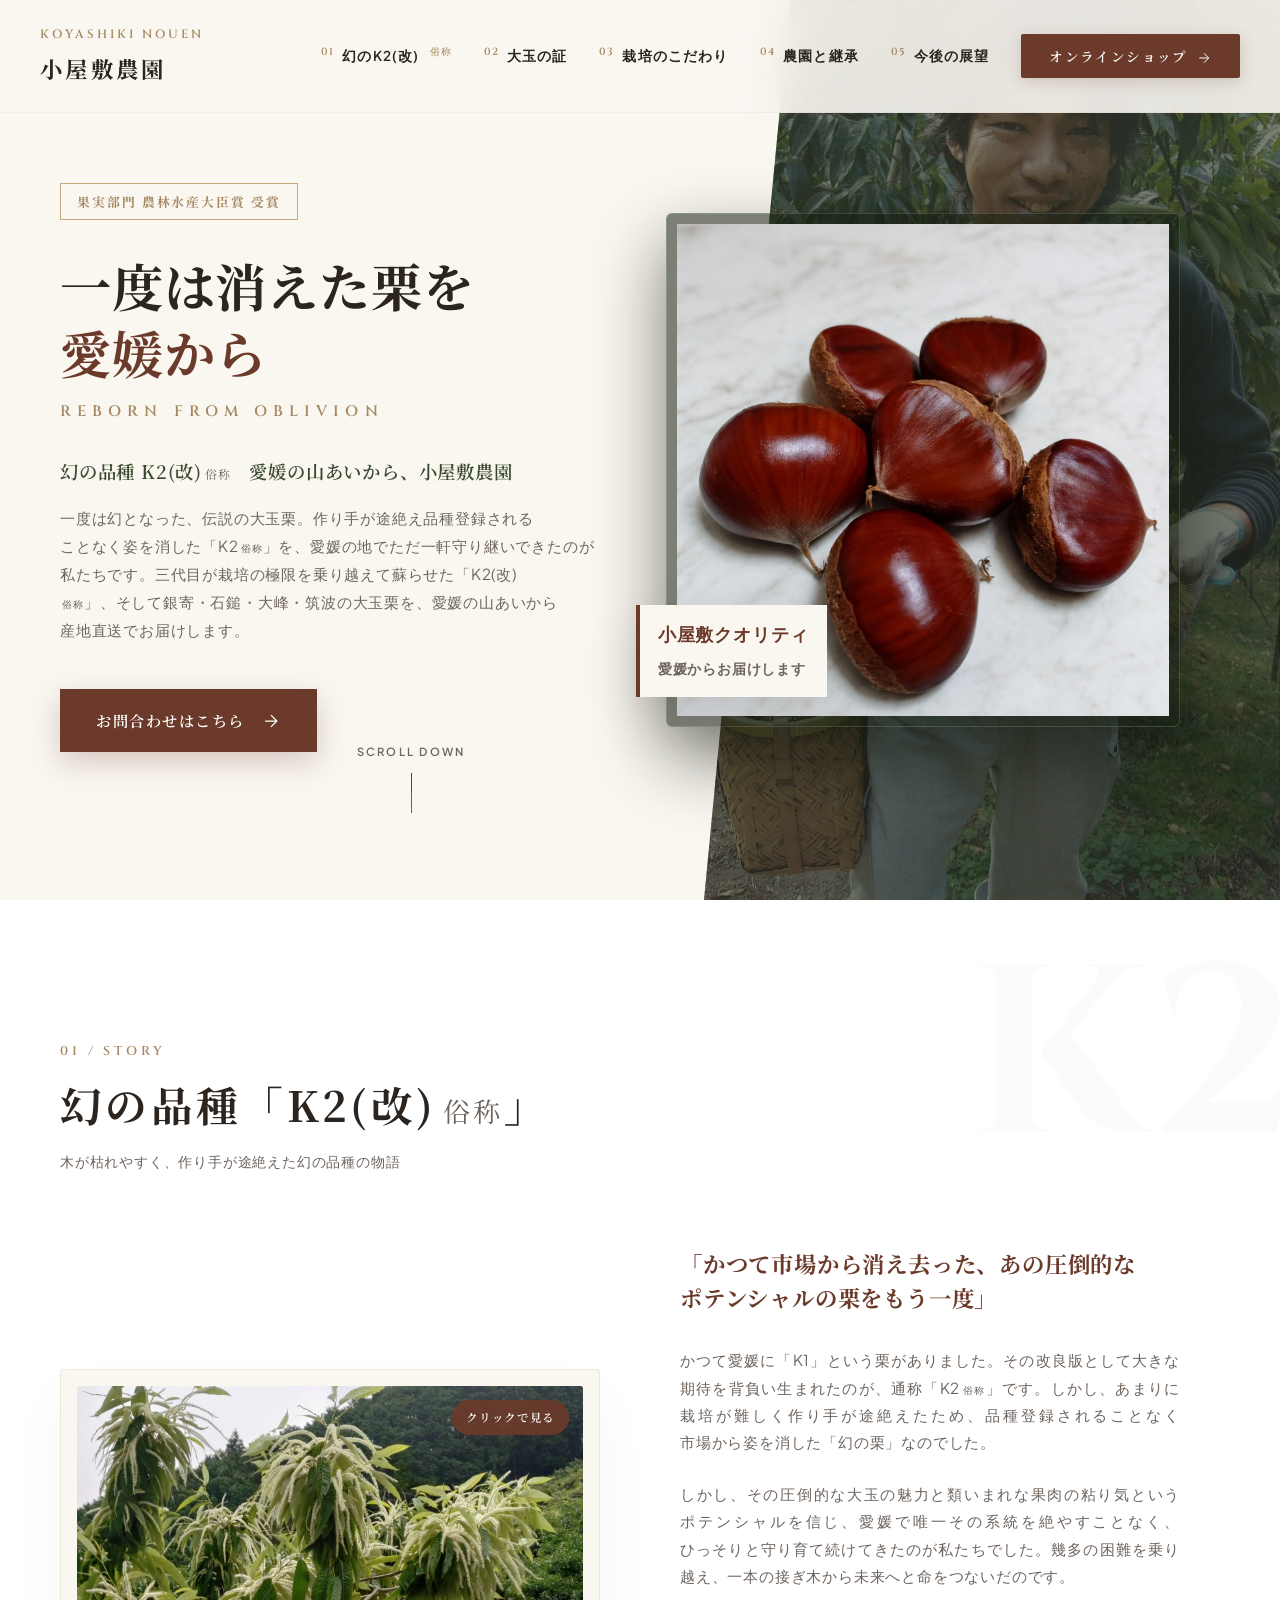
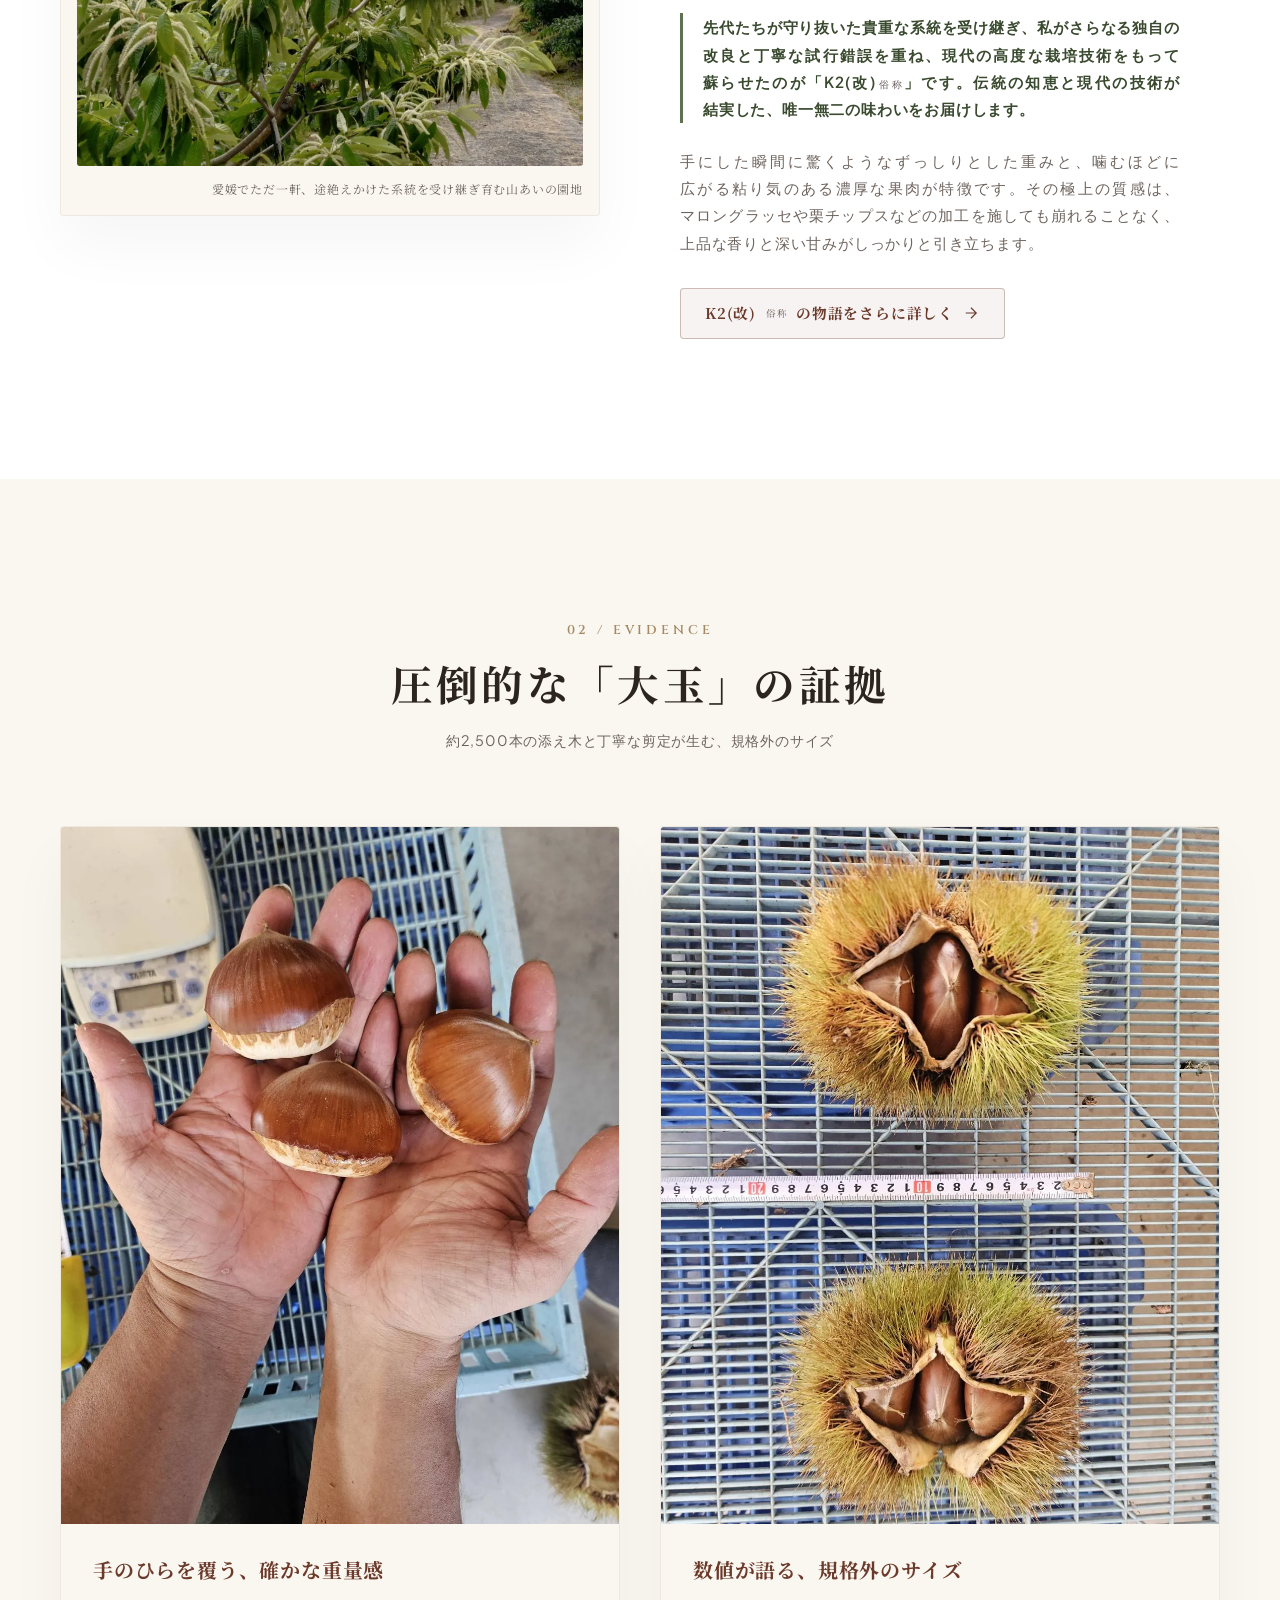
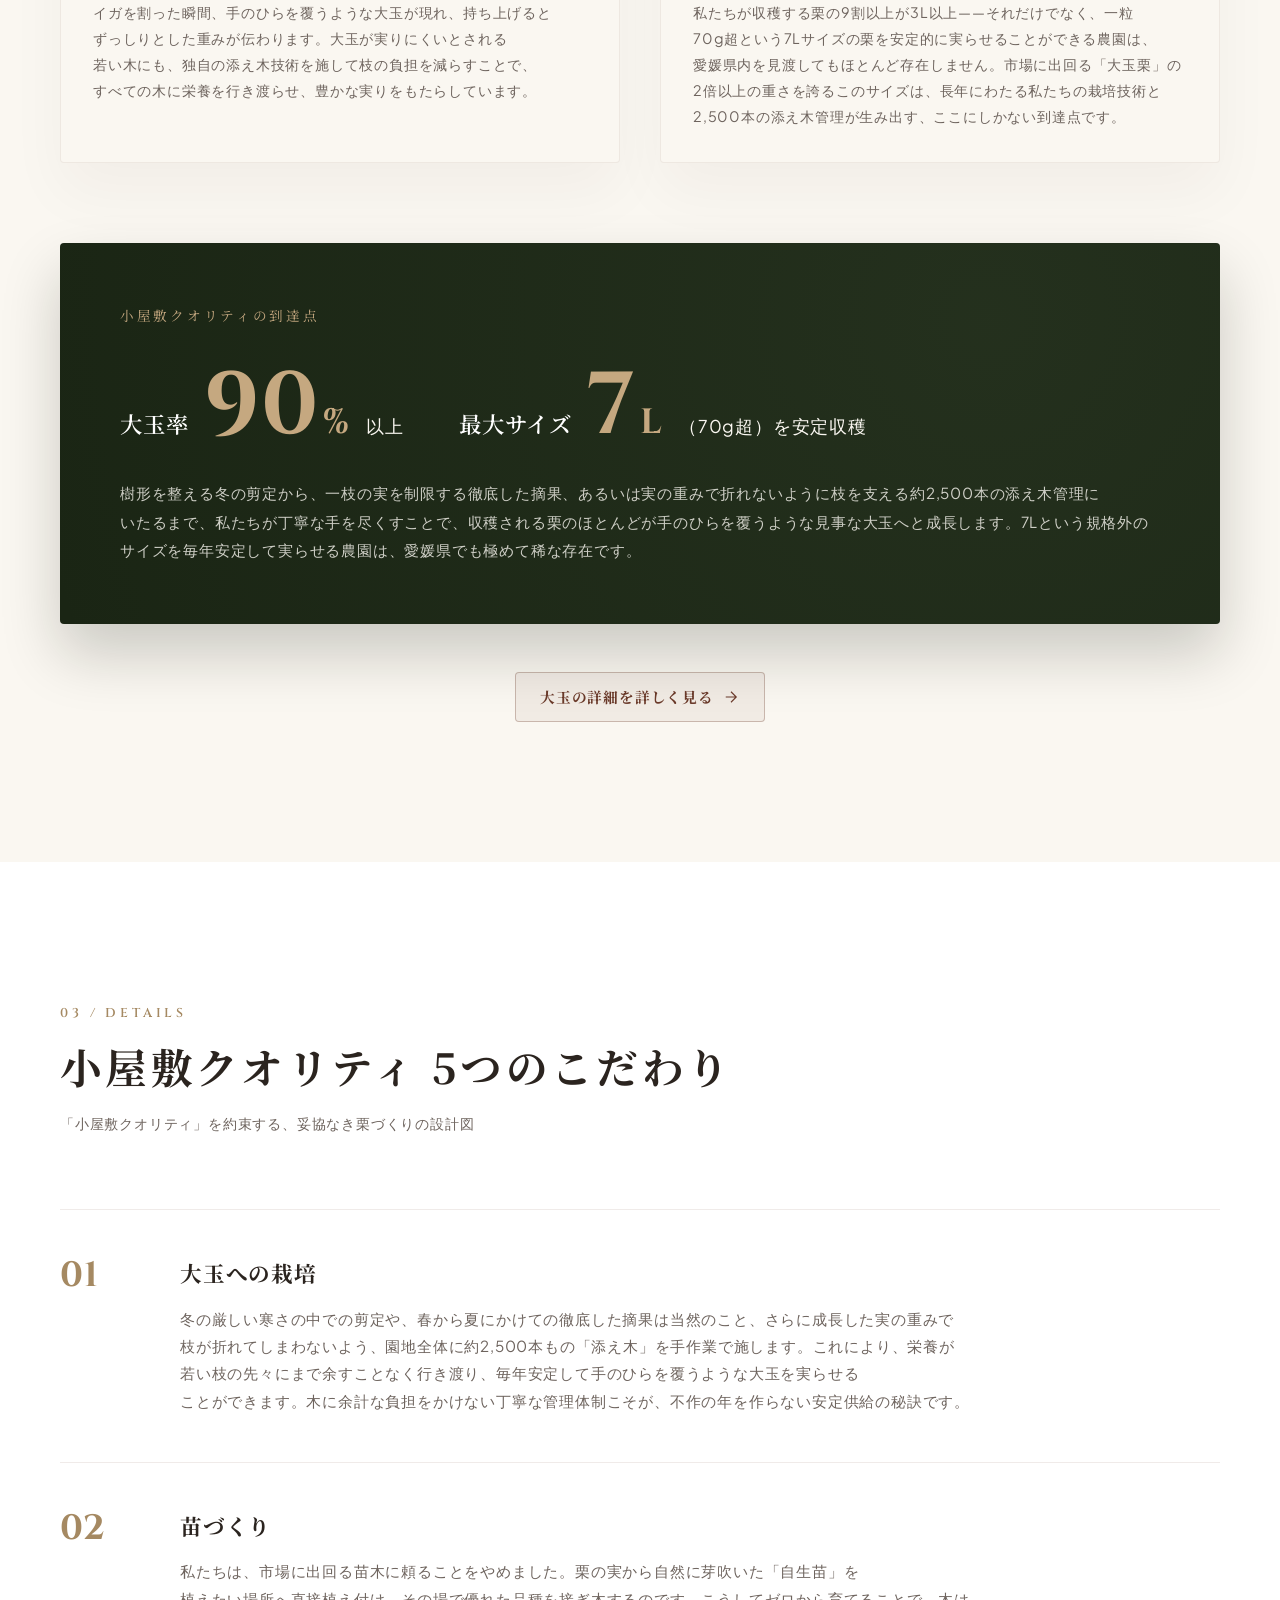
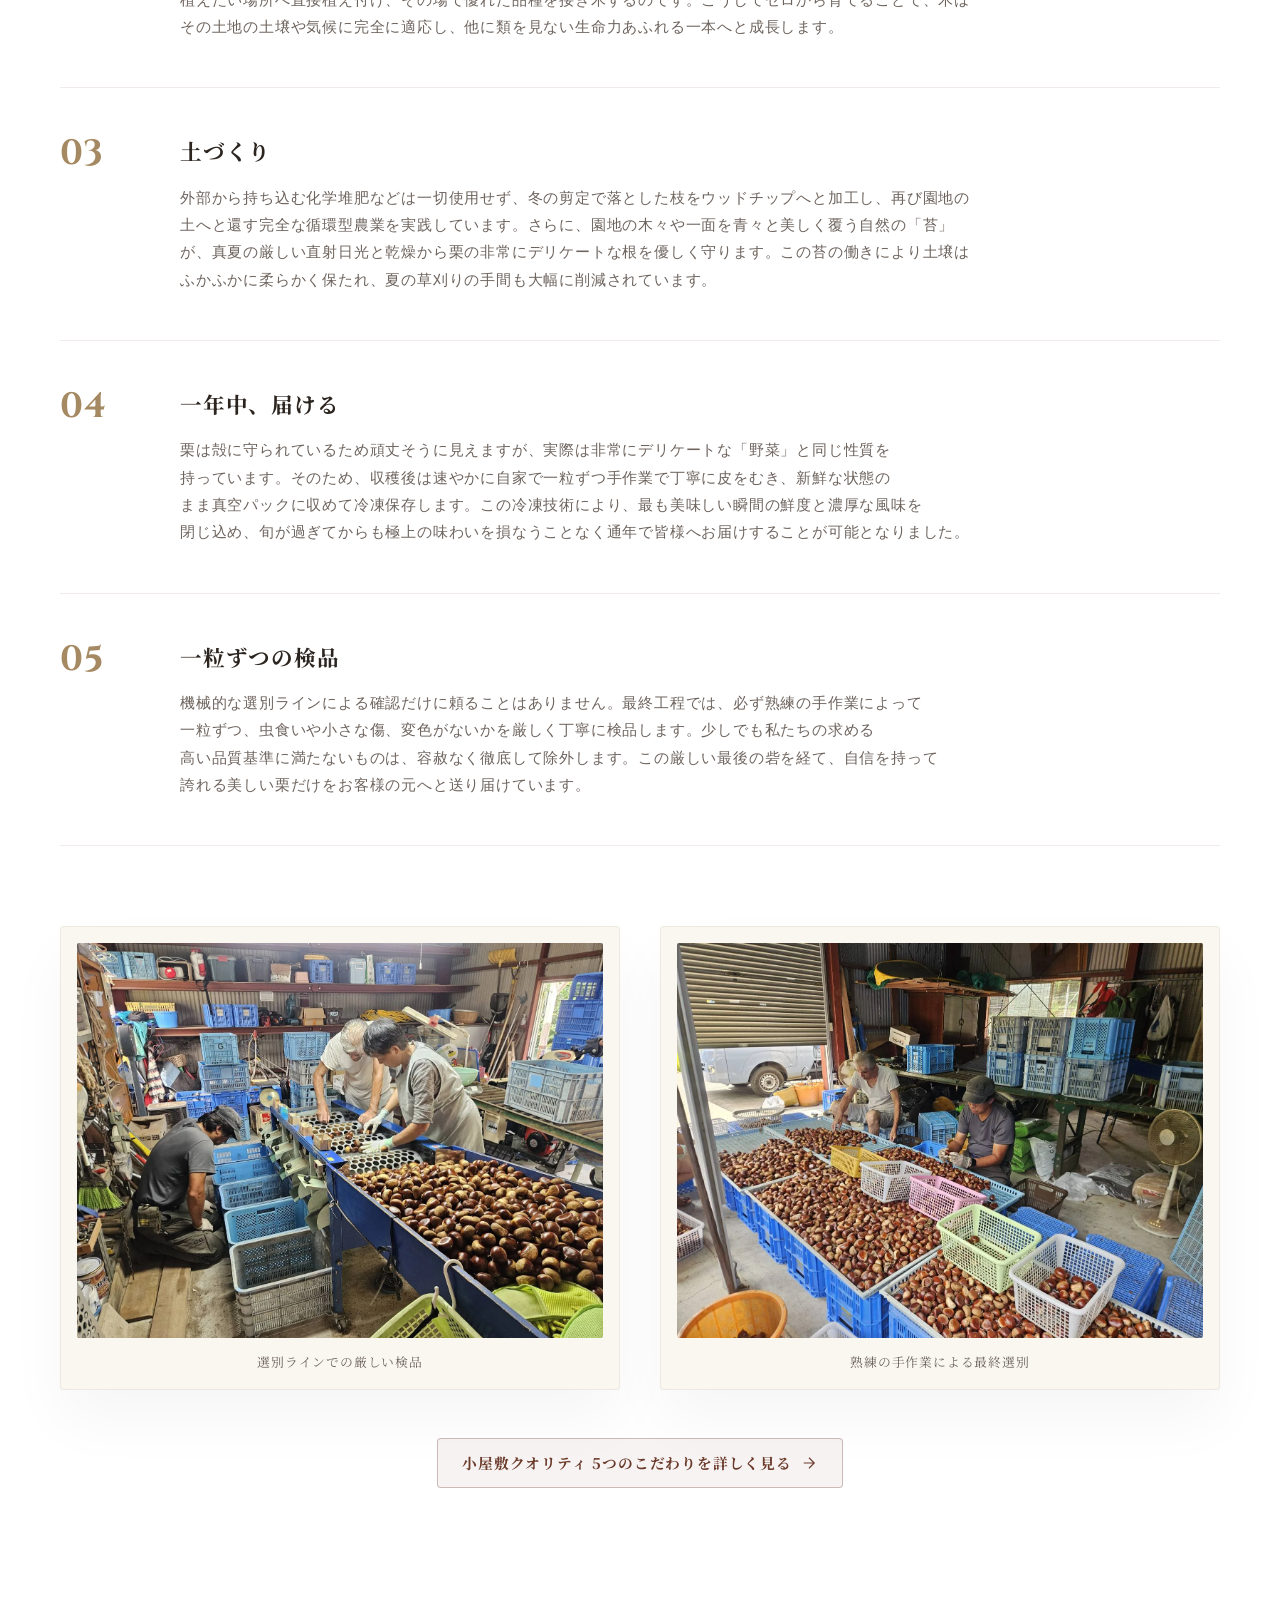
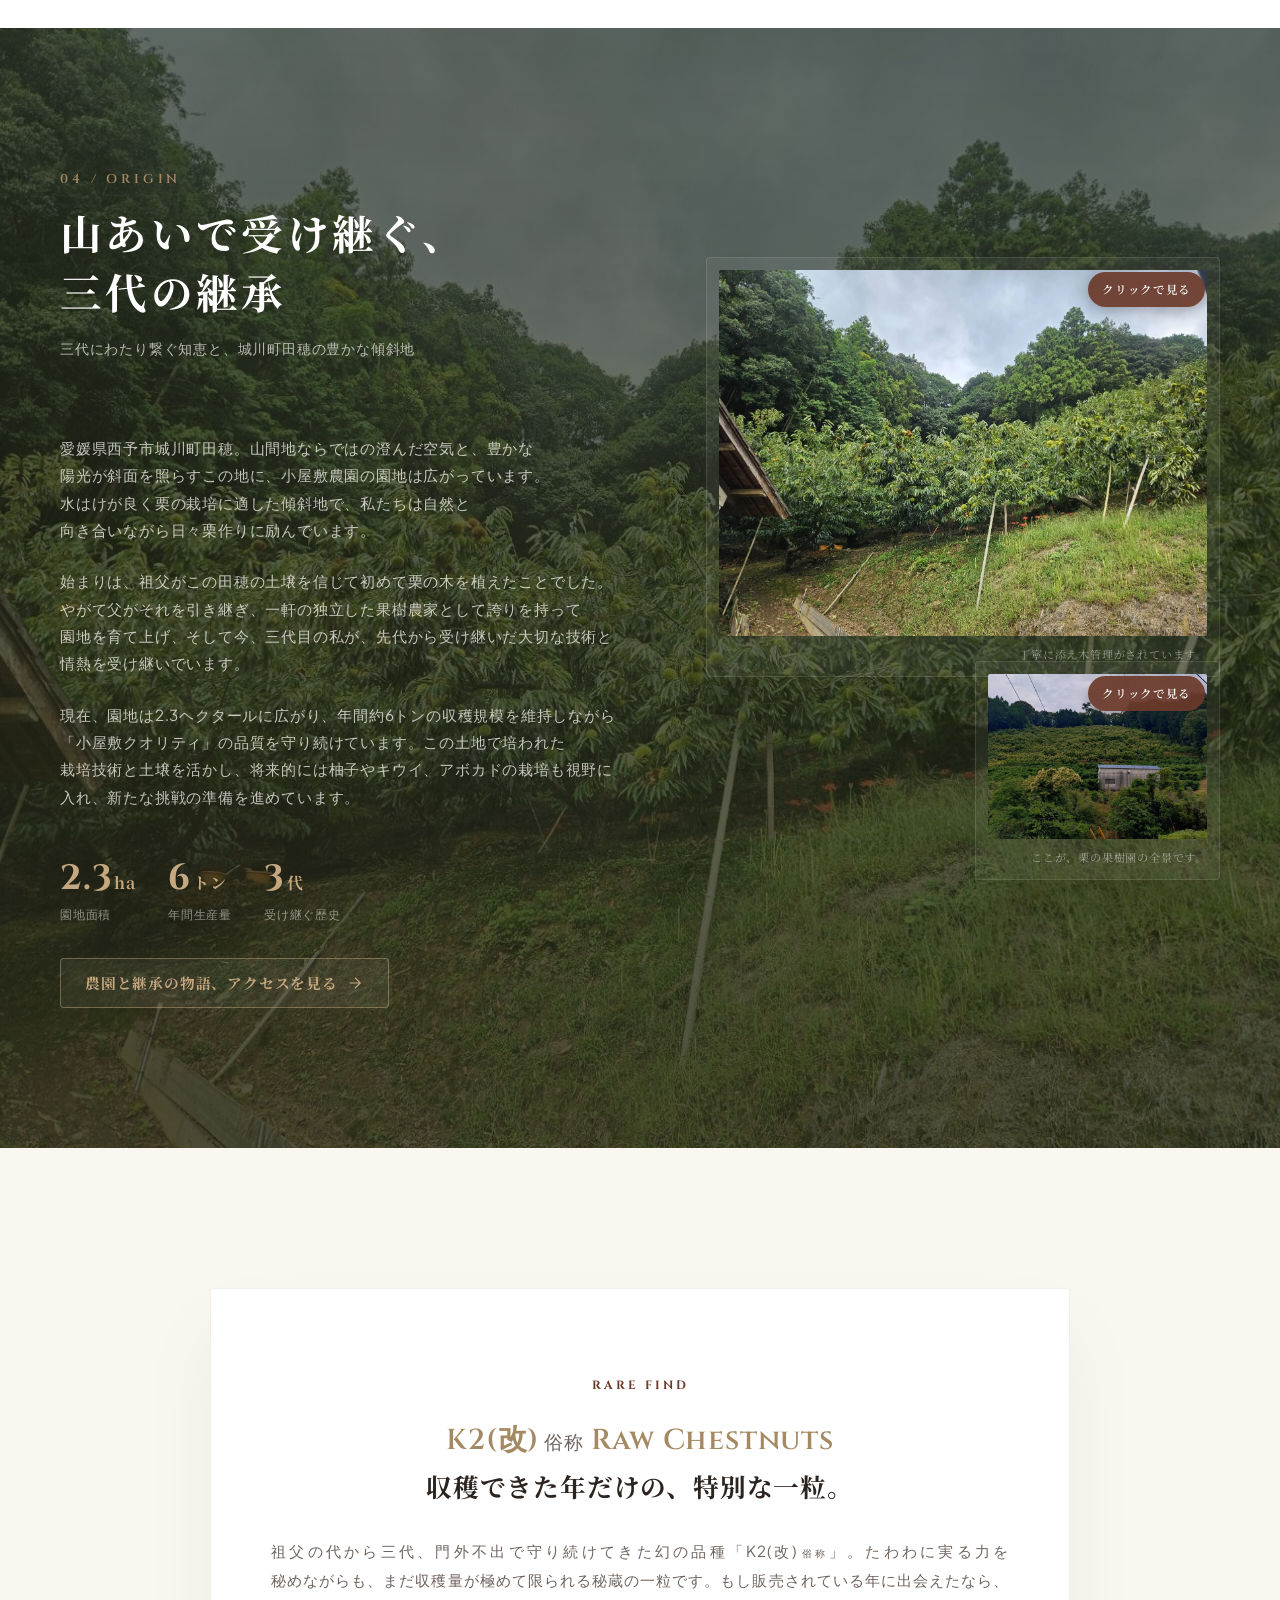
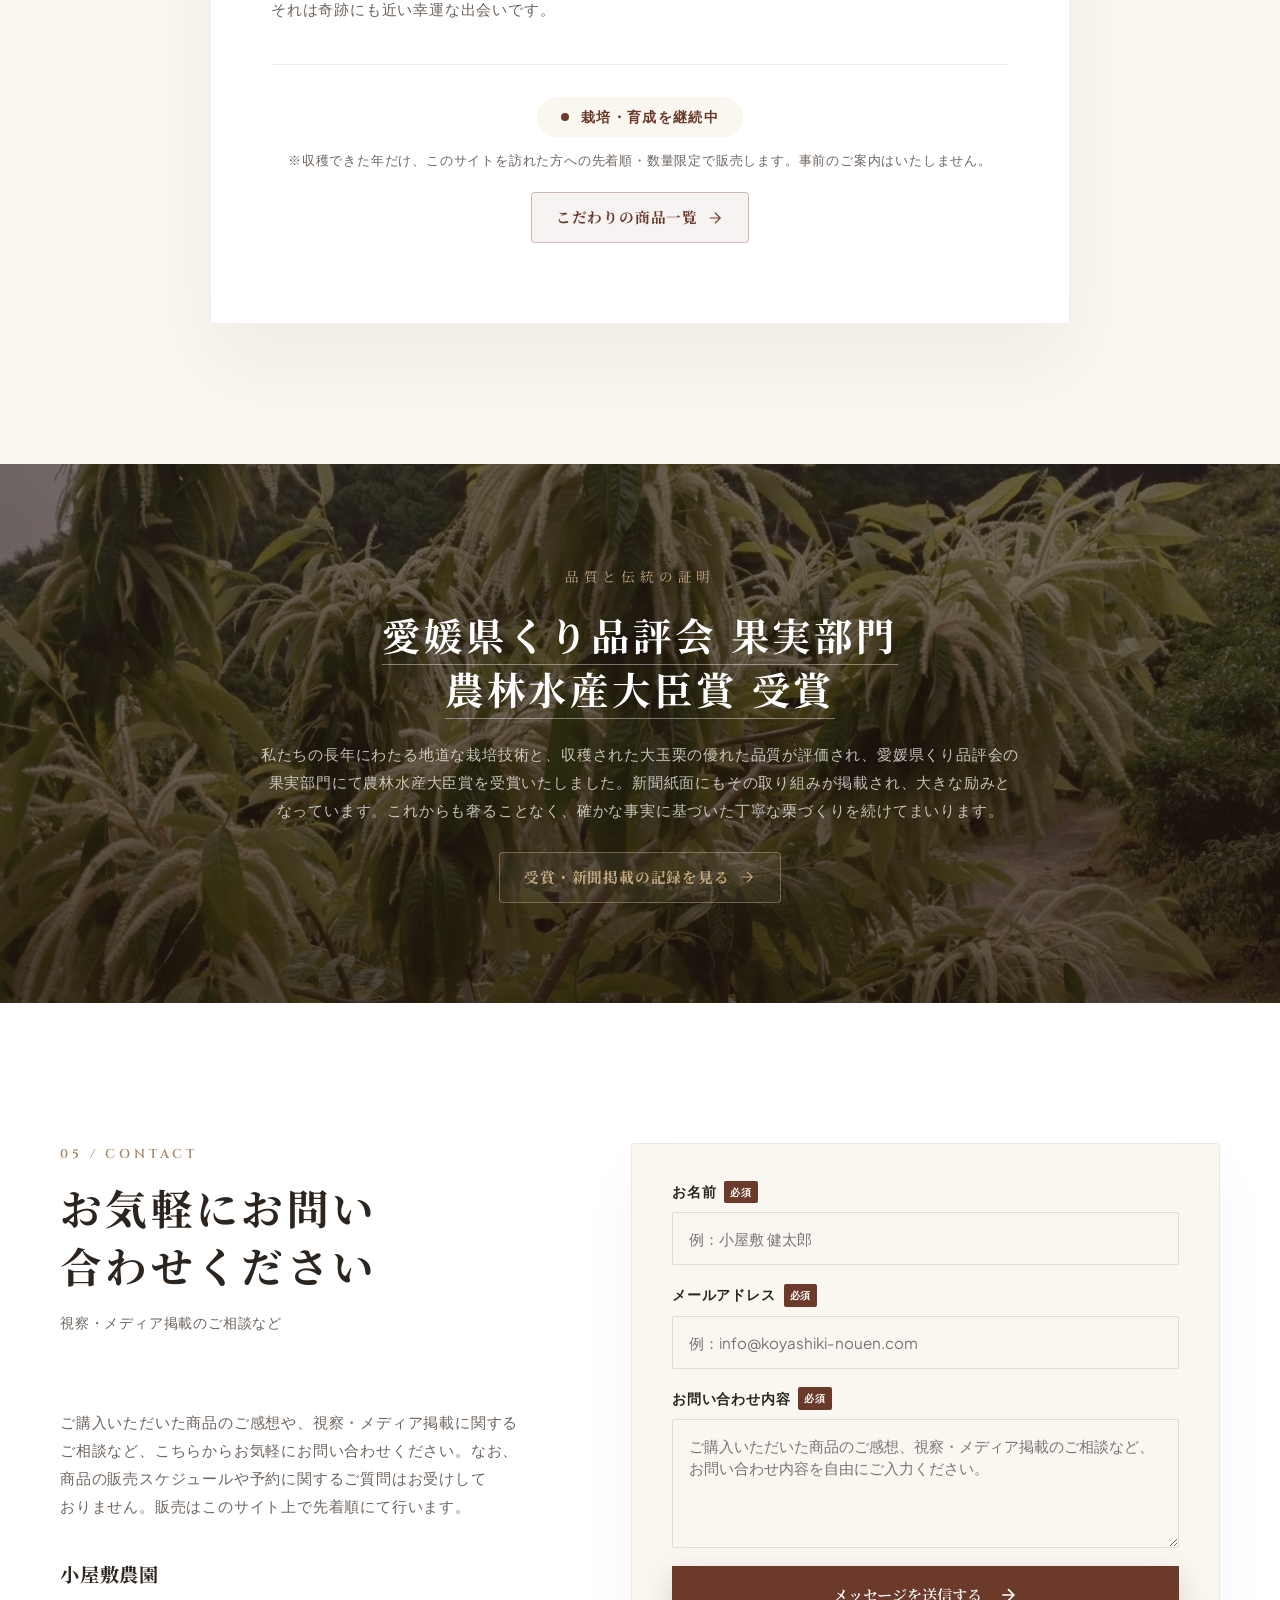
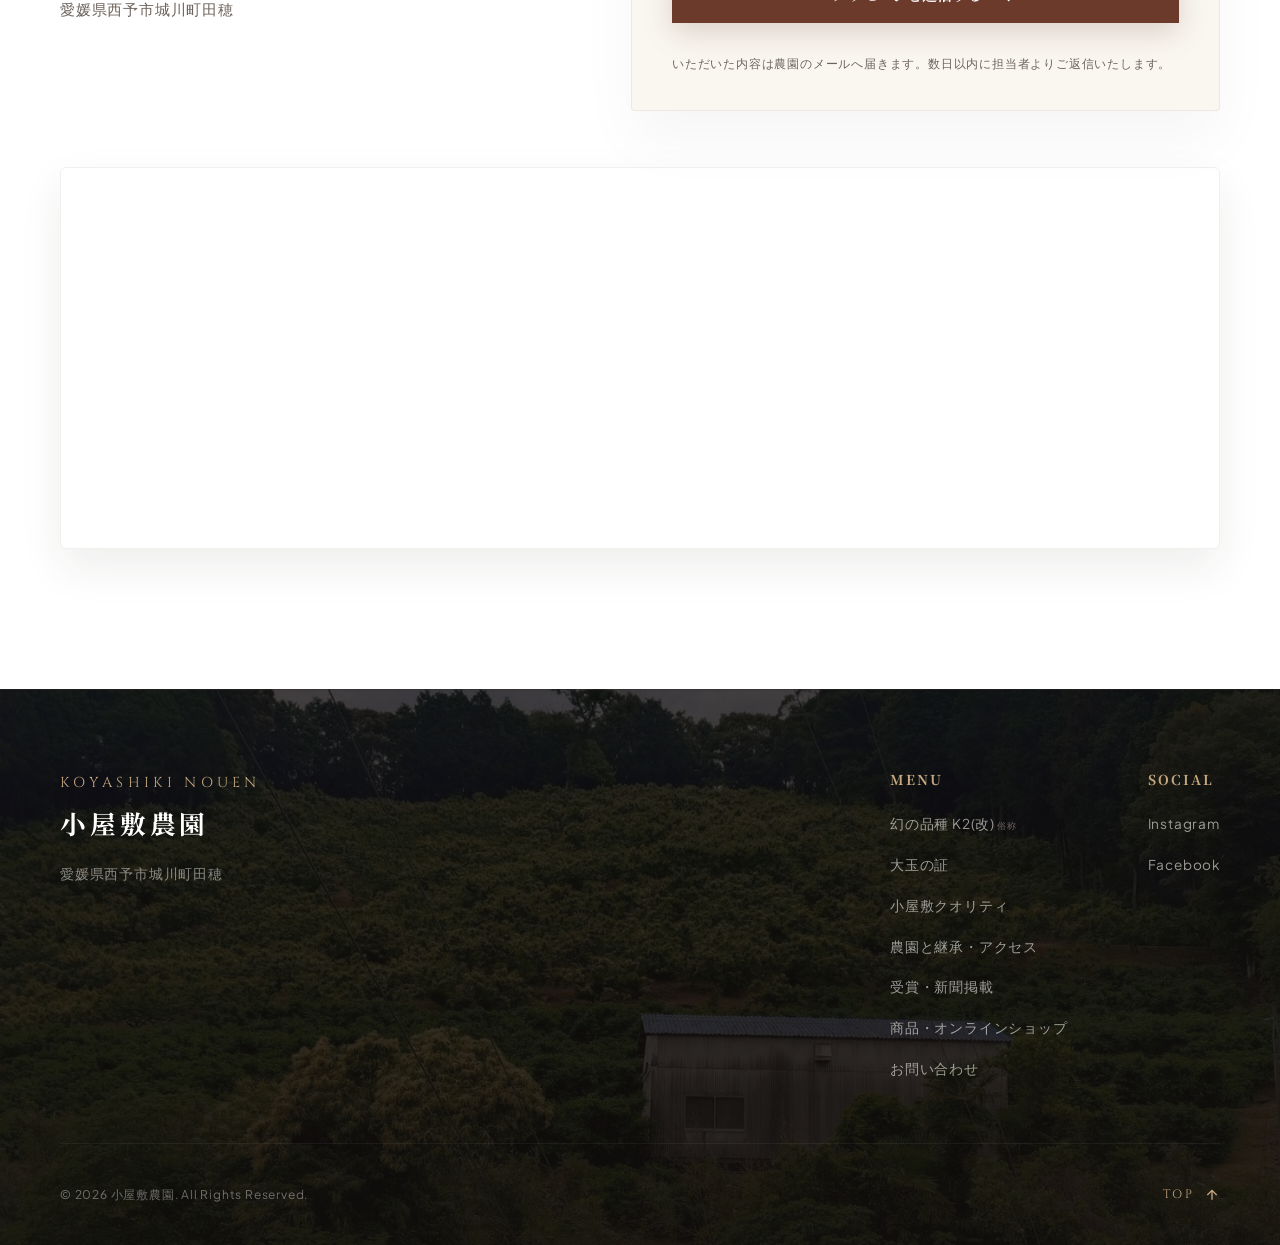
==== index.html @ a91ad56b "deploy: 小屋敷農園サイト 更新" ====
<!DOCTYPE html>
<html lang="ja">
<head>
  <meta charset="UTF-8">
  <meta name="viewport" content="width=device-width, initial-scale=1.0">
  
  <title>愛媛の大玉栗 産地直送｜銀寄・石鎚・大峰・筑波と幻のK2(改)｜小屋敷農園</title>
  <meta name="description" content="愛媛県西予市城川町の栗農家・小屋敷農園。銀寄・石鎚・大峰・筑波の大玉栗（3L以上9割超）を産地直送。農林水産大臣賞受賞の確かな品質と、三代受け継がれる栗づくりのこだわりをご紹介します。">
  
  <link rel="canonical" href="https://koyashiki-nouen.com/">

  <!-- Favicon -->
  <link rel="icon" type="image/png" sizes="32x32" href="images/favicon-32.png">
  <link rel="icon" type="image/png" sizes="16x16" href="images/favicon-16.png">
  <link rel="apple-touch-icon" sizes="180x180" href="images/apple-touch-icon.png">
  <link rel="icon" type="image/png" sizes="192x192" href="images/icon-192.png">
  <link rel="shortcut icon" href="favicon.ico">
  <meta name="theme-color" content="#6B3A2A">

  <!-- OGP & Twitter Card -->
  <meta property="og:title" content="愛媛の大玉栗 産地直送｜銀寄・石鎚・大峰・筑波と幻のK2(改)｜小屋敷農園">
  <meta property="og:description" content="愛媛県西予市城川町の栗農家・小屋敷農園。銀寄・石鎚・大峰・筑波の大玉栗を産地直送。農林水産大臣賞受賞の確かな品質と三代のこだわりをご紹介します。">
  <meta property="og:image" content="https://koyashiki-nouen.com/images/hero-chestnuts.jpg">
  <meta property="og:url" content="https://koyashiki-nouen.com/">
  <meta property="og:type" content="website">
  <meta property="og:site_name" content="小屋敷農園">
  <meta property="og:locale" content="ja_JP">
  <meta name="twitter:card" content="summary_large_image">
  <meta name="twitter:title" content="愛媛の大玉栗 産地直送｜銀寄・石鎚・大峰・筑波と幻のK2(改)｜小屋敷農園">
  <meta name="twitter:description" content="愛媛県西予市城川町の栗農家・小屋敷農園。銀寄・石鎚・大峰・筑波の大玉栗を産地直送。農林水産大臣賞受賞の確かな品質と三代のこだわりをご紹介します。">
  <meta name="twitter:image" content="https://koyashiki-nouen.com/images/hero-chestnuts.jpg">
  
  <!-- Fonts -->
  <link rel="preconnect" href="https://fonts.googleapis.com">
  <link rel="preconnect" href="https://fonts.gstatic.com" crossorigin>
  <link href="https://fonts.googleapis.com/css2?family=Cinzel:wght@400;600&family=Noto+Serif+JP:wght@300;400;600;700&family=Plus+Jakarta+Sans:wght@300;400;600&display=swap" rel="stylesheet">
  
  <link rel="stylesheet" href="style.css?v=8">
  
  <!-- JSON-LD -->
  <script type="application/ld+json">
  {
    "@context": "https://schema.org",
    "@graph": [
      {
        "@type": "Organization",
        "@id": "https://koyashiki-nouen.com/#organization",
        "name": "小屋敷農園",
        "url": "https://koyashiki-nouen.com/",
        "logo": "https://koyashiki-nouen.com/images/hero-chestnuts.jpg"
      },
      {
        "@type": "LocalBusiness",
        "@id": "https://koyashiki-nouen.com/#localbusiness",
        "name": "小屋敷農園",
        "image": "https://koyashiki-nouen.com/images/hero-chestnuts.jpg",
        "url": "https://koyashiki-nouen.com/",
        "description": "愛媛県西予市の栗農家。銀寄・石鎚・大峰・筑波の大玉栗（3L以上9割超）と幻の品種K2(改)を栽培。むき栗真空冷凍・生冷蔵で産地直送。農林水産大臣賞受賞。",
        "address": {
          "@type": "PostalAddress",
          "addressRegion": "愛媛県",
          "addressLocality": "西予市",
          "streetAddress": "城川町田穂",
          "postalCode": "798-1101",
          "addressCountry": "JP"
        }
      }
    ]
  }
  </script>
</head>
<body>

  <!-- Floating Navigation -->
  <header class="site-header" id="js-header">
    <div class="header-container">
      <div class="logo">
        <a href="#">
          <span class="logo-sub">Koyashiki Nouen</span>
          <span class="logo-main">小屋敷農園</span>
        </a>
      </div>
      
      <nav aria-label="グローバルナビゲーション">
        <ul class="nav-menu" id="js-nav-menu">
          <li class="has-dropdown">
            <a href="#story" class="nav-item"><span>01</span> 幻のK2(改)<span class="nickname">俗称</span></a>
            <ul class="dropdown"><li><a href="k2.html">K2(改)の詳しい物語</a></li></ul>
          </li>
          <li class="has-dropdown">
            <a href="#quality" class="nav-item"><span>02</span> 大玉の証</a>
            <ul class="dropdown"><li><a href="quality.html">大玉の証を詳しく見る</a></li></ul>
          </li>
          <li class="has-dropdown">
            <a href="#commitment" class="nav-item"><span>03</span> 栽培のこだわり</a>
            <ul class="dropdown"><li><a href="commitment.html">こだわり5本柱の詳細</a></li></ul>
          </li>
          <li class="has-dropdown">
            <a href="#farm" class="nav-item"><span>04</span> 農園と継承</a>
            <ul class="dropdown"><li><a href="about.html">農園の詳細・アクセス</a></li></ul>
          </li>
          <li class="has-dropdown">
            <a href="#preview" class="nav-item"><span>05</span> 今後の展望</a>
            <ul class="dropdown"><li><a href="products.html">商品・オンラインショップ</a></li></ul>
          </li>
          <li><a href="products.html" class="nav-cta">オンラインショップ <svg viewBox="0 0 24 24" width="16" height="16" stroke="currentColor" stroke-width="1.5" fill="none" style="vertical-align:middle;margin-left:4px;"><path d="M5 12h14M12 5l7 7-7 7"/></svg></a></li>
        </ul>
      </nav>
      
      <button class="menu-toggle" id="js-menu-toggle" aria-expanded="false" aria-controls="js-nav-menu" aria-label="メニュー開閉">
        <span class="line-1"></span>
        <span class="line-2"></span>
      </button>
    </div>
  </header>

  <!-- Progress Indicator (Scroll line) -->
  <div class="scroll-progress" id="js-scroll-progress"></div>

  <main>
    <!-- Hero Section -->
    <section class="hero" id="hero">
      <div class="hero-bg-accent"></div>
      <div class="hero-container">
        
        <div class="hero-visual">
          <div class="hero-image-clip">
            <picture>
              <source srcset="images/hero-chestnuts.webp" type="image/webp">
              <img src="images/hero-chestnuts.jpg" alt="小屋敷農園の艶やかな大玉栗" width="1600" height="1600" fetchpriority="high">
            </picture>
          </div>
          <div class="hero-floating-label">
            <span class="tag">小屋敷クオリティ</span>
            <span class="location">愛媛からお届けします</span>
          </div>
        </div>

        <div class="hero-content">
          <div class="hero-badge">
            <a href="media.html">果実部門 農林水産大臣賞 受賞</a>
          </div>
          
          <h1 class="hero-title">
            <span class="line-ja">一度は消えた栗を</span>
            <span class="line-ja highlight">愛媛から</span>
            <span class="line-en">REBORN FROM OBLIVION</span>
          </h1>

          <div class="hero-intro">
            <p class="sub-copy">幻の品種 K2(改)<span class="nickname">俗称</span>　愛媛の山あいから、小屋敷農園</p>
            <p class="desc">
              一度は幻となった、伝説の大玉栗。作り手が途絶え品種登録されることなく姿を消した「K2<span class="nickname">俗称</span>」を、愛媛の地でただ一軒守り継いできたのが私たちです。三代目が栽培の極限を乗り越えて蘇らせた「K2(改)<span class="nickname">俗称</span>」、そして銀寄・石鎚・大峰・筑波の大玉栗を、愛媛の山あいから産地直送でお届けします。
            </p>
          </div>

          <div class="hero-actions">
            <a href="#contact" class="btn-modern-primary">
              <span>お問合わせはこちら</span>
              <svg viewBox="0 0 24 24" width="20" height="20" stroke="currentColor" stroke-width="1.5" fill="none"><path d="M5 12h14M12 5l7 7-7 7"/></svg>
            </a>
            <a href="#story" class="btn-scroll-down">
              <span>SCROLL DOWN</span>
              <span class="arrow-line"></span>
            </a>
          </div>
        </div>

      </div>
    </section>

    <!-- Cultivar Story -->
    <section class="story section-layout" id="story">
      <div class="accent-character">K2<span class="nickname">俗称</span></div>
      <div class="container">
        
        <div class="section-title-area">
          <span class="section-num">01 / STORY</span>
          <h2 class="section-title-main">幻の品種「K2(改)<span class="nickname">俗称</span>」</h2>
          <p class="section-subtitle">木が枯れやすく、作り手が途絶えた幻の品種の物語</p>
        </div>

        <div class="story-layout">
          <div class="story-media floating-card">
            <a class="fig-link" href="k2.html" aria-label="幻の品種 K2(改) の物語を詳しく読む">
              <picture>
                <source srcset="images/branch-path.webp" type="image/webp">
                <img src="images/branch-path.jpg" alt="花穂をつけた栗の木と園地の小径" width="1477" height="1108" loading="lazy">
              </picture>
              <span class="fig-more">幻の品種 K2(改)<span class="nickname">俗称</span> の物語を読む →</span>
            </a>
            <div class="media-caption">愛媛でただ一軒、途絶えかけた系統を受け継ぎ育む山あいの園地</div>
          </div>

          <div class="story-desc-box">
            <h3 class="story-lead">
              「かつて市場から消え去った、あの圧倒的なポテンシャルの栗をもう一度」
            </h3>
            <div class="story-body">
              <p>
                かつて愛媛に「K1」という栗がありました。その改良版として大きな期待を背負い生まれたのが、通称「K2<span class="nickname">俗称</span>」です。しかし、あまりに栽培が難しく作り手が途絶えたため、品種登録されることなく市場から姿を消した「幻の栗」なのでした。
              </p>
              <p>
                しかし、その圧倒的な大玉の魅力と類いまれな果肉の粘り気というポテンシャルを信じ、愛媛で唯一その系統を絶やすことなく、ひっそりと守り育て続けてきたのが私たちでした。幾多の困難を乗り越え、一本の接ぎ木から未来へと命をつないだのです。
              </p>
              <p class="highlight-p">
                先代たちが守り抜いた貴重な系統を受け継ぎ、私がさらなる独自の改良と丁寧な試行錯誤を重ね、現代の高度な栽培技術をもって蘇らせたのが「K2(改)<span class="nickname">俗称</span>」です。伝統の知恵と現代の技術が結実した、唯一無二の味わいをお届けします。
              </p>
              <p>
                手にした瞬間に驚くようなずっしりとした重みと、噛むほどに広がる粘り気のある濃厚な果肉が特徴です。その極上の質感は、マロングラッセや栗チップスなどの加工を施しても崩れることなく、上品な香りと深い甘みがしっかりと引き立ちます。
              </p>
            </div>
            <a class="detail-link" href="k2.html">K2(改)<span class="nickname">俗称</span> の物語をさらに詳しく
              <svg viewBox="0 0 24 24" width="18" height="18" stroke="currentColor" stroke-width="1.5" fill="none"><path d="M5 12h14M12 5l7 7-7 7"/></svg>
            </a>
          </div>
        </div>

      </div>
    </section>

    <!-- Proof of Quality (Size) -->
    <section class="quality section-layout" id="quality">
      <div class="container">
        
        <div class="section-title-area text-center">
          <span class="section-num">02 / EVIDENCE</span>
          <h2 class="section-title-main">圧倒的な「大玉」の証拠</h2>
          <p class="section-subtitle">約2,500本の添え木と丁寧な剪定が生む、規格外のサイズ</p>
        </div>

        <div class="quality-grid">
          
          <div class="quality-card floating-card">
            <figure class="quality-media">
              <picture>
                <source srcset="images/hands-ozutsubu.webp" type="image/webp">
                <img src="images/hands-ozutsubu.jpg" alt="手のひらに乗る小屋敷農園の大玉栗" width="1108" height="1477" loading="lazy">
              </picture>
            </figure>
            <div class="card-content">
              <h3>手のひらを覆う、確かな重量感</h3>
              <p>イガを割った瞬間、手のひらを覆うような大玉が現れ、持ち上げるとずっしりとした重みが伝わります。大玉が実りにくいとされる若い木にも、独自の添え木技術を施して枝の負担を減らすことで、すべての木に栄養を行き渡らせ、豊かな実りをもたらしています。</p>
            </div>
          </div>

          <div class="quality-card floating-card">
            <figure class="quality-media">
              <picture>
                <source srcset="images/size-ruler.webp" type="image/webp">
                <img src="images/size-ruler.jpg" alt="定規と並べた大きな毬栗" width="1108" height="1477" loading="lazy">
              </picture>
            </figure>
            <div class="card-content">
              <h3>数値が語る、規格外のサイズ</h3>
              <p>私たちが収穫する栗の9割以上が3L以上——それだけでなく、一粒70g超という7Lサイズの栗を安定的に実らせることができる農園は、愛媛県内を見渡してもほとんど存在しません。市場に出回る「大玉栗」の2倍以上の重さを誇るこのサイズは、長年にわたる私たちの栽培技術と2,500本の添え木管理が生み出す、ここにしかない到達点です。</p>
            </div>
          </div>

        </div>

        <div class="quality-banner">
          <div class="banner-bg"></div>
          <div class="banner-content">
            <span class="banner-tag">小屋敷クオリティの到達点</span>
            <div class="stat-rows">
              <div class="stat-row">
                <span class="stat-label">大玉率</span>
                <span class="stat-number">90<span class="unit">%</span></span>
                <span class="stat-suffix">以上</span>
              </div>
              <div class="stat-row">
                <span class="stat-label">最大サイズ</span>
                <span class="stat-number">7<span class="unit">L</span></span>
                <span class="stat-suffix">（70g超）を安定収穫</span>
              </div>
            </div>
            <p class="banner-text">
              樹形を整える冬の剪定から、一枝の実を制限する徹底した摘果、あるいは実の重みで折れないように枝を支える約2,500本の添え木管理にいたるまで、私たちが丁寧な手を尽くすことで、収穫される栗のほとんどが手のひらを覆うような見事な大玉へと成長します。7Lという規格外のサイズを毎年安定して実らせる農園は、愛媛県でも極めて稀な存在です。
            </p>
          </div>
        </div>

        <p class="text-center" style="margin-top:40px;">
          <a class="detail-link" href="quality.html">大玉の詳細を詳しく見る
            <svg viewBox="0 0 24 24" width="18" height="18" stroke="currentColor" stroke-width="1.5" fill="none"><path d="M5 12h14M12 5l7 7-7 7"/></svg>
          </a>
        </p>

      </div>
    </section>

    <!-- Commitment (The Five Pillars) -->
    <section class="commitment section-layout" id="commitment">
      <div class="container">
        
        <div class="section-title-area">
          <span class="section-num">03 / DETAILS</span>
          <h2 class="section-title-main">小屋敷クオリティ 5つのこだわり</h2>
          <p class="section-subtitle">「小屋敷クオリティ」を約束する、妥協なき栗づくりの設計図</p>
        </div>

        <div class="pillars-container">
          
          <div class="pillar-row">
            <div class="pillar-number">01</div>
            <div class="pillar-info">
              <h3>大玉への栽培</h3>
              <p>冬の厳しい寒さの中での剪定や、春から夏にかけての徹底した摘果は当然のこと、さらに成長した実の重みで枝が折れてしまわないよう、園地全体に約2,500本もの「添え木」を手作業で施します。これにより、栄養が若い枝の先々にまで余すことなく行き渡り、毎年安定して手のひらを覆うような大玉を実らせることができます。木に余計な負担をかけない丁寧な管理体制こそが、不作の年を作らない安定供給の秘訣です。</p>
            </div>
          </div>

          <div class="pillar-row">
            <div class="pillar-number">02</div>
            <div class="pillar-info">
              <h3>苗づくり</h3>
              <p>私たちは、市場に出回る苗木に頼ることをやめました。栗の実から自然に芽吹いた「自生苗」を植えたい場所へ直接植え付け、その場で優れた品種を接ぎ木するのです。こうしてゼロから育てることで、木はその土地の土壌や気候に完全に適応し、他に類を見ない生命力あふれる一本へと成長します。</p>
            </div>
          </div>

          <div class="pillar-row">
            <div class="pillar-number">03</div>
            <div class="pillar-info">
              <h3>土づくり</h3>
              <p>外部から持ち込む化学堆肥などは一切使用せず、冬の剪定で落とした枝をウッドチップへと加工し、再び園地の土へと還す完全な循環型農業を実践しています。さらに、園地の木々や一面を青々と美しく覆う自然の「苔」が、真夏の厳しい直射日光と乾燥から栗の非常にデリケートな根を優しく守ります。この苔の働きにより土壌はふかふかに柔らかく保たれ、夏の草刈りの手間も大幅に削減されています。</p>
            </div>
          </div>

          <div class="pillar-row">
            <div class="pillar-number">04</div>
            <div class="pillar-info">
              <h3>一年中、届ける</h3>
              <p>栗は殻に守られているため頑丈そうに見えますが、実際は非常にデリケートな「野菜」と同じ性質を持っています。そのため、収穫後は速やかに自家で一粒ずつ手作業で丁寧に皮をむき、新鮮な状態のまま真空パックに収めて冷凍保存します。この冷凍技術により、最も美味しい瞬間の鮮度と濃厚な風味を閉じ込め、旬が過ぎてからも極上の味わいを損なうことなく通年で皆様へお届けすることが可能となりました。</p>
            </div>
          </div>

          <div class="pillar-row">
            <div class="pillar-number">05</div>
            <div class="pillar-info">
              <h3>一粒ずつの検品</h3>
              <p>機械的な選別ラインによる確認だけに頼ることはありません。最終工程では、必ず熟練の手作業によって一粒ずつ、虫食いや小さな傷、変色がないかを厳しく丁寧に検品します。少しでも私たちの求める高い品質基準に満たないものは、容赦なく徹底して除外します。この厳しい最後の砦を経て、自信を持って誇れる美しい栗だけをお客様の元へと送り届けています。</p>
            </div>
          </div>

        </div>

        <div class="commitment-visuals">
          <div class="visual-card floating-card">
            <picture>
              <source srcset="images/inspection.webp" type="image/webp">
              <img src="images/inspection.jpg" alt="選別ラインで栗を検品する様子" width="1477" height="1108" loading="lazy">
            </picture>
            <span>選別ラインでの厳しい検品</span>
          </div>

          <div class="visual-card floating-card">
            <picture>
              <source srcset="images/sorting.webp" type="image/webp">
              <img src="images/sorting.jpg" alt="収穫した栗を一粒ずつ手選別する様子" width="1477" height="1108" loading="lazy">
            </picture>
            <span>熟練の手作業による最終選別</span>
          </div>
        </div>

        <p class="text-center" style="margin-top:40px;">
          <a class="detail-link" href="commitment.html">小屋敷クオリティ 5つのこだわりを詳しく見る
            <svg viewBox="0 0 24 24" width="18" height="18" stroke="currentColor" stroke-width="1.5" fill="none"><path d="M5 12h14M12 5l7 7-7 7"/></svg>
          </a>
        </p>

      </div>
    </section>

    <!-- Farm & History -->
    <section class="farm section-layout" id="farm">
      <div class="farm-overlay-bg"></div>
      <div class="container">
        
        <div class="farm-grid">
          
          <div class="farm-content">
            <div class="section-title-area">
              <span class="section-num">04 / ORIGIN</span>
              <h2 class="section-title-main">山あいで受け継ぐ、<br>三代の継承</h2>
              <p class="section-subtitle">三代にわたり繋ぐ知恵と、城川町田穂の豊かな傾斜地</p>
            </div>
            
            <div class="farm-text">
              <p>
                愛媛県西予市城川町田穂。山間地ならではの澄んだ空気と、豊かな陽光が斜面を照らすこの地に、小屋敷農園の園地は広がっています。水はけが良く栗の栽培に適した傾斜地で、私たちは自然と向き合いながら日々栗作りに励んでいます。
              </p>
              <p>
                始まりは、祖父がこの田穂の土壌を信じて初めて栗の木を植えたことでした。やがて父がそれを引き継ぎ、一軒の独立した果樹農家として誇りを持って園地を育て上げ、そして今、三代目の私が、先代から受け継いだ大切な技術と情熱を受け継いでいます。
              </p>
              <p>
                現在、園地は2.3ヘクタールに広がり、年間約6トンの収穫規模を維持しながら「小屋敷クオリティ」の品質を守り続けています。この土地で培われた栽培技術と土壌を活かし、将来的には柚子やキウイ、アボカドの栽培も視野に入れ、新たな挑戦の準備を進めています。
              </p>
            </div>

            <div class="farm-badges">
              <div class="f-badge">
                <span class="badge-num">2.3<span class="unit">ha</span></span>
                <span class="badge-txt">園地面積</span>
              </div>
              <div class="f-badge">
                <span class="badge-num">6<span class="unit">トン</span></span>
                <span class="badge-txt">年間生産量</span>
              </div>
              <div class="f-badge">
                <span class="badge-num">3<span class="unit">代</span></span>
                <span class="badge-txt">受け継ぐ歴史</span>
              </div>
            </div>

            <a class="detail-link on-dark" href="about.html" style="margin-top:32px;">農園と継承の物語、アクセスを見る
              <svg viewBox="0 0 24 24" width="18" height="18" stroke="currentColor" stroke-width="1.5" fill="none"><path d="M5 12h14M12 5l7 7-7 7"/></svg>
            </a>
          </div>

          <div class="farm-gallery">
            <a class="gallery-item-1 floating-card fig-link" href="about.html" aria-label="農園と継承について詳しく見る">
              <picture>
                <source srcset="images/orchard-hill.webp" type="image/webp">
                <img src="images/orchard-hill.jpg" alt="山あいに広がる小屋敷農園の栗畑" width="1477" height="1108" loading="lazy">
              </picture>
              <span class="fig-more">農園と継承を詳しく見る →</span>
              <div class="caption">丁寧に添え木管理がされています。</div>
            </a>
            
            <a class="gallery-item-2 floating-card fig-link" href="about.html" aria-label="農園と継承について詳しく見る">
              <picture>
                <source srcset="images/valley-hut.webp" type="image/webp">
                <img src="images/valley-hut.jpg" alt="山あいの栗園と作業倉庫の遠景" width="1477" height="1108" loading="lazy">
              </picture>
              <div class="caption">ここが、栗の果樹園の全景です。</div>
            </a>
          </div>

        </div>

      </div>
    </section>

    <!-- Product Preview -->
    <section class="preview section-layout" id="preview">
      <div class="container">
        
        <div class="preview-box">
          <div class="preview-tag">RARE FIND</div>
          
          <h2 class="preview-title">
            <span class="en">K2(改)<span class="nickname">俗称</span> Raw Chestnuts</span>
            <span class="ja">収穫できた年だけの、特別な一粒。</span>
          </h2>
          
          <p class="preview-desc">
            祖父の代から三代、門外不出で守り続けてきた幻の品種「K2(改)<span class="nickname">俗称</span>」。たわわに実る力を秘めながらも、まだ収穫量が極めて限られる秘蔵の一粒です。もし販売されている年に出会えたなら、それは奇跡にも近い幸運な出会いです。
          </p>

          <div class="preview-status-card">
            <div class="status-indicator">
              <span class="pulse"></span>
              <span class="text">栽培・育成を継続中</span>
            </div>
            <p class="note">※収穫できた年だけ、このサイトを訪れた方への先着順・数量限定で販売します。事前のご案内はいたしません。</p>
            <a class="detail-link" href="products.html" style="margin-top:8px;">こだわりの商品一覧
              <svg viewBox="0 0 24 24" width="18" height="18" stroke="currentColor" stroke-width="1.5" fill="none"><path d="M5 12h14M12 5l7 7-7 7"/></svg>
            </a>
          </div>
        </div>

      </div>
    </section>

    <!-- Award -->
    <section class="award-block">
      <div class="container">
        <div class="award-inner">
          <div class="laurel-deco"></div>
          <span class="award-category">品質と伝統の証明</span>
          <h2 class="award-title-main"><a href="media.html" style="color:inherit;text-decoration:none;border-bottom:1px solid rgba(255,255,255,0.4);padding-bottom:2px;">愛媛県くり品評会 果実部門<br>農林水産大臣賞 受賞</a></h2>
          <p class="award-desc-text">
            私たちの長年にわたる地道な栽培技術と、収穫された大玉栗の優れた品質が評価され、愛媛県くり品評会の果実部門にて農林水産大臣賞を受賞いたしました。新聞紙面にもその取り組みが掲載され、大きな励みとなっています。これからも奢ることなく、確かな事実に基づいた丁寧な栗づくりを続けてまいります。
          </p>
          <a class="detail-link on-dark" href="media.html" style="margin-top:28px;">受賞・新聞掲載の記録を見る
            <svg viewBox="0 0 24 24" width="18" height="18" stroke="currentColor" stroke-width="1.5" fill="none"><path d="M5 12h14M12 5l7 7-7 7"/></svg>
          </a>
        </div>
      </div>
    </section>

    <!-- Contact CTA Section -->
    <section class="contact section-layout" id="contact">
      <div class="container">
        
        <div class="contact-grid">
          
          <div class="contact-info-area">
            <div class="section-title-area">
              <span class="section-num">05 / CONTACT</span>
              <h2 class="section-title-main">お気軽にお問い合わせください</h2>
              <p class="section-subtitle">視察・メディア掲載のご相談など</p>
            </div>
            <p class="info-p">
              ご購入いただいた商品のご感想や、視察・メディア掲載に関するご相談など、こちらからお気軽にお問い合わせください。なお、商品の販売スケジュールや予約に関するご質問はお受けしておりません。販売はこのサイト上で先着順にて行います。
            </p>
            <div class="farm-address-box">
              <h4>小屋敷農園</h4>
              <p class="address">愛媛県西予市城川町田穂</p>
            </div>
          </div>

          <div class="contact-form-area floating-card">
            <!-- Formspree: 送信先 ko84ki.farm@gmail.com（2026-06-25 結線済み） -->
            <form action="https://formspree.io/f/xeebajpa" method="POST" class="modern-form">
              <input type="hidden" name="_subject" value="【小屋敷農園サイト】お問い合わせ">
              <p class="hp-field" aria-hidden="true"><label>このフィールドは記入しないでください <input type="text" name="_gotcha" tabindex="-1" autocomplete="off"></label></p>
              <div class="form-row">
                <label for="form-name">お名前 <span class="required">必須</span></label>
                <input type="text" id="form-name" name="name" required placeholder="例：小屋敷 健太郎">
              </div>

              <div class="form-row">
                <label for="form-email">メールアドレス <span class="required">必須</span></label>
                <input type="email" id="form-email" name="email" required placeholder="例：info@koyashiki-nouen.com">
              </div>

              <div class="form-row">
                <label for="form-content">お問い合わせ内容 <span class="required">必須</span></label>
                <textarea id="form-content" name="content" rows="5" required placeholder="ご購入いただいた商品のご感想、視察・メディア掲載のご相談など、お問い合わせ内容を自由にご入力ください。"></textarea>
              </div>

              <div class="form-action">
                <button type="submit" class="btn-submit">
                  <span>メッセージを送信する</span>
                  <svg viewBox="0 0 24 24" width="20" height="20" stroke="currentColor" stroke-width="2" fill="none"><path d="M5 12h14M12 5l7 7-7 7"/></svg>
                </button>
              </div>
              <p class="form-note">いただいた内容は農園のメールへ届きます。数日以内に担当者よりご返信いたします。</p>
            </form>
          </div>

        </div>

        <div class="contact-map">
          <iframe
            src="https://maps.google.com/maps?q=33.367267,132.678478&z=16&hl=ja&output=embed"
            loading="lazy" referrerpolicy="no-referrer-when-downgrade"
            title="小屋敷農園の所在地周辺の地図（愛媛県西予市城川町田穂）"></iframe>
        </div>

      </div>
    </section>
  </main>

  <!-- Footer -->
  <footer class="site-footer">
    <div class="container">
      
      <div class="footer-top">
        <div class="footer-brand">
          <span class="en">KOYASHIKI NOUEN</span>
          <span class="ja">小屋敷農園</span>
          <address>愛媛県西予市城川町田穂</address>
        </div>
        
        <div class="footer-links">
          <div class="link-group">
            <h4>Menu</h4>
            <ul>
              <li><a href="k2.html">幻の品種 K2(改)<span class="nickname">俗称</span></a></li>
              <li><a href="quality.html">大玉の証</a></li>
              <li><a href="commitment.html">小屋敷クオリティ</a></li>
              <li><a href="about.html">農園と継承・アクセス</a></li>
              <li><a href="media.html">受賞・新聞掲載</a></li>
              <li><a href="products.html">商品・オンラインショップ</a></li>
              <li><a href="contact.html">お問い合わせ</a></li>
            </ul>
          </div>
          <div class="link-group">
            <h4>Social</h4>
            <ul>
              <li><a href="#" target="_blank" rel="noopener noreferrer">Instagram</a></li>
              <li><a href="#" target="_blank" rel="noopener noreferrer">Facebook</a></li>
            </ul>
          </div>
        </div>
      </div>

      <div class="footer-bottom">
        <p class="copyright">&copy; 2026 小屋敷農園. All Rights Reserved.</p>
        <a href="#hero" class="btn-back-to-top">
          <span>TOP</span>
          <svg viewBox="0 0 24 24" width="16" height="16" stroke="currentColor" stroke-width="2" fill="none"><path d="M12 19V5M5 12l7-7 7 7"/></svg>
        </a>
      </div>

    </div>
  </footer>

  <script>
    document.addEventListener('DOMContentLoaded', () => {
      // Mobile menu toggle
      const menuToggle = document.getElementById('js-menu-toggle');
      const navMenu = document.getElementById('js-nav-menu');
      const header = document.getElementById('js-header');
      const links = document.querySelectorAll('.nav-menu a');

      menuToggle.addEventListener('click', () => {
        const isExpanded = menuToggle.getAttribute('aria-expanded') === 'true';
        menuToggle.setAttribute('aria-expanded', !isExpanded);
        menuToggle.classList.toggle('active');
        navMenu.classList.toggle('active');
        document.body.classList.toggle('menu-open');
      });

      links.forEach(link => {
        link.addEventListener('click', () => {
          menuToggle.setAttribute('aria-expanded', 'false');
          menuToggle.classList.remove('active');
          navMenu.classList.remove('active');
          document.body.classList.remove('menu-open');
        });
      });

      // Desktop dropdown: position: fixed + JS座標計算でstacking context問題を回避
      if (window.innerWidth > 1024) {
        document.querySelectorAll('.nav-menu li.has-dropdown').forEach(li => {
          const dropdown = li.querySelector('.dropdown');
          if (!dropdown) return;
          let hideTimer;
          const show = () => {
            clearTimeout(hideTimer);
            const r = li.getBoundingClientRect();
            dropdown.style.top = (r.bottom + 4) + 'px';
            dropdown.style.left = r.left + 'px';
            li.classList.add('open');
          };
          const hide = () => { hideTimer = setTimeout(() => li.classList.remove('open'), 100); };
          li.addEventListener('mouseenter', show);
          li.addEventListener('mouseleave', hide);
          dropdown.addEventListener('mouseenter', () => clearTimeout(hideTimer));
          dropdown.addEventListener('mouseleave', hide);
        });
      }

      // Scroll indicators & header sticky effect
      const scrollProgress = document.getElementById('js-scroll-progress');
      window.addEventListener('scroll', () => {
        const scrollTop = window.scrollY;
        const docHeight = document.documentElement.scrollHeight - window.innerHeight;
        const progress = (scrollTop / docHeight) * 100;
        scrollProgress.style.width = `${progress}%`;

        if (scrollTop > 50) {
          header.classList.add('sticky');
        } else {
          header.classList.remove('sticky');
        }
      });
    });
  </script>
</body>
</html>
---- style.css ----
/* ==========================================================================
   小屋敷農園 - style.css (Weightless Wa-Modern / 浮遊する和モダン)
   ========================================================================== */

:root {
  /* Color System */
  --color-cream: #FAF7F1;
  --color-dark-bg: #1A2514;
  --color-dark-chestnut: #281A15;
  --color-chestnut: #6B3A2A;
  --color-chestnut-light: #8E4F39;
  --color-forest: #3A4A2F;
  --color-moss: #5E7153;
  --color-gold: #C5A880;
  --color-gold-dark: #A58962;
  
  --color-text-dark: #2B241F;
  --color-text-muted: #6E645E;
  --color-text-light: #FAF7F1;
  
  /* Fonts */
  --font-serif-en: 'Cinzel', serif;
  --font-serif-jp: 'Noto Serif JP', serif;
  --font-sans: 'Plus Jakarta Sans', 'Helvetica Neue', Arial, sans-serif;
  
  /* Animation */
  --transition-smooth: all 0.6s cubic-bezier(0.16, 1, 0.3, 1);
  --transition-normal: all 0.3s cubic-bezier(0.25, 0.8, 0.25, 1);
}

/* --- Base & Reset --- */
*, *::before, *::after {
  box-sizing: border-box;
  margin: 0;
  padding: 0;
}

html {
  scroll-behavior: smooth;
  -webkit-text-size-adjust: 100%;
}

body {
  background-color: var(--color-cream);
  color: var(--color-text-dark);
  font-family: var(--font-sans);
  line-height: 1.8;
  letter-spacing: 0.05em;
  overflow-x: hidden;
  font-feature-settings: "pkna" 1;
}

/* Typography */
h1, h2, h3, h4, h5, h6 {
  font-family: var(--font-serif-jp);
  font-weight: 700;
  line-height: 1.4;
}

a {
  color: inherit;
  text-decoration: none;
  transition: var(--transition-normal);
}

img, picture {
  display: block;
  max-width: 100%;
  height: auto;
}

/* Layout helper */
.container {
  max-width: 1240px;
  margin: 0 auto;
  padding: 0 40px;
  position: relative;
  z-index: 2;
}

@media (max-width: 768px) {
  .container {
    padding: 0 24px;
  }
}

.text-center {
  text-align: center;
}

/* Scroll progress bar */
.scroll-progress {
  position: fixed;
  top: 0;
  left: 0;
  height: 3px;
  background: linear-gradient(to right, var(--color-chestnut), var(--color-gold));
  z-index: 1002;
  width: 0;
  transition: width 0.1s ease-out;
}

/* --- Header / Navigation --- */
/* 日本語の折り返しを文節（文のまとまり）単位にして、行末の不自然な孤立文字を防ぐ（全体） */
body {
  word-break: auto-phrase;
  text-wrap: pretty;
}

.site-header {
  position: fixed;
  top: 0;
  left: 0;
  width: 100%;
  z-index: 1000;
  z-index: 1000;
  padding: 24px 0;
  background-color: rgba(250, 247, 241, 0.9);
  backdrop-filter: blur(20px);
  border-bottom: 1px solid rgba(107, 58, 42, 0.05);
  transition: var(--transition-smooth);
}

.site-header.sticky {
  background-color: rgba(250, 247, 241, 0.9);
  backdrop-filter: blur(20px);
  padding: 16px 0;
  box-shadow: 0 10px 40px rgba(43, 36, 31, 0.05);
  border-bottom: 1px solid rgba(107, 58, 42, 0.05);
}

.header-container {
  max-width: 1320px;
  margin: 0 auto;
  padding: 0 40px;
  display: flex;
  justify-content: space-between;
  align-items: center;
}

.logo a {
  display: flex;
  flex-direction: column;
}

.logo-sub {
  font-family: var(--font-serif-en);
  font-size: 0.75rem;
  letter-spacing: 0.25em;
  color: var(--color-gold-dark);
  text-transform: uppercase;
  font-weight: 600;
  margin-bottom: 2px;
}

.logo-main {
  font-family: var(--font-serif-jp);
  font-size: 1.4rem;
  font-weight: 700;
  letter-spacing: 0.15em;
  color: var(--color-text-dark);
}

.nav-menu {
  display: flex;
  align-items: center;
  gap: 32px;
  list-style: none;
}

.nav-item {
  font-size: 0.85rem;
  font-weight: 600;
  letter-spacing: 0.08em;
  padding: 8px 0;
  position: relative;
  display: flex;
  align-items: center;
  gap: 8px;
}

.nav-item span {
  font-family: var(--font-serif-en);
  font-size: 0.65rem;
  color: var(--color-gold-dark);
  position: relative;
  top: -4px;
}

.nav-item::after {
  content: "";
  position: absolute;
  bottom: 0;
  left: 0;
  width: 100%;
  height: 2px;
  background-color: var(--color-chestnut);
  transform: scaleX(0);
  transform-origin: right;
  transition: transform 0.4s cubic-bezier(0.16, 1, 0.3, 1);
}

.nav-item:hover::after {
  transform: scaleX(1);
  transform-origin: left;
}

.nav-cta {
  background-color: var(--color-chestnut);
  color: var(--color-white) !important;
  color: #fff !important;
  font-family: var(--font-serif-jp);
  font-size: 0.85rem;
  font-weight: 600;
  padding: 12px 28px;
  border-radius: 2px;
  letter-spacing: 0.1em;
  box-shadow: 0 4px 15px rgba(107, 58, 42, 0.2);
}

.nav-cta:hover {
  background-color: var(--color-dark-bg);
  transform: translateY(-2px);
  box-shadow: 0 8px 24px rgba(26, 37, 20, 0.25);
}

/* Dropdown submenus */
.nav-menu .dropdown {
  display: none;
  position: fixed;
  background: var(--color-white);
  border: 1px solid rgba(107, 58, 42, 0.12);
  box-shadow: 0 8px 32px rgba(43, 36, 31, 0.12);
  border-radius: 4px;
  padding: 6px 0;
  z-index: 9999;
  white-space: nowrap;
  min-width: 240px;
  list-style: none;
}
.nav-menu li.has-dropdown.open .dropdown { display: block; }
.nav-menu .dropdown li a {
  display: flex;
  align-items: center;
  gap: 8px;
  padding: 10px 20px;
  font-size: 0.78rem;
  font-weight: 500;
  letter-spacing: 0.04em;
  color: var(--color-text);
  transition: background 0.15s, color 0.15s;
}
.nav-menu .dropdown li a::before {
  content: "→";
  color: var(--color-chestnut);
  font-size: 0.7rem;
  flex-shrink: 0;
}
.nav-menu .dropdown li a:hover {
  background: var(--color-cream);
  color: var(--color-chestnut);
}
@media (max-width: 1024px) {
  .nav-menu .dropdown {
    display: block;
    position: static;
    transform: none;
    box-shadow: none;
    border: none;
    border-left: 2px solid rgba(107, 58, 42, 0.3);
    background: transparent;
    padding: 4px 0 0 16px;
    margin-top: -16px;
    white-space: normal;
    min-width: auto;
  }
  .nav-menu li.has-dropdown {
    display: flex;
    flex-direction: column;
    align-items: flex-start;
    gap: 6px;
  }
  .nav-menu .dropdown li a {
    padding: 4px 0;
    font-size: 0.75rem;
    color: var(--color-text-muted);
  }
  .nav-menu .dropdown li a:hover {
    background: transparent;
    color: var(--color-chestnut);
  }
}

/* Hamburger button */
.menu-toggle {
  display: none;
  background: none;
  border: none;
  cursor: pointer;
  width: 44px;
  height: 44px;
  position: relative;
  z-index: 1100;
  flex-direction: column;
  justify-content: center;
  align-items: center;
  gap: 6px;
}

.menu-toggle span {
  display: block;
  width: 24px;
  height: 2px;
  background-color: var(--color-text-dark);
  transition: var(--transition-smooth);
}

@media (max-width: 1024px) {
  .menu-toggle {
    display: flex;
  }

  .nav-menu {
    position: fixed;
    top: 0;
    right: -100%;
    width: 100%;
    max-width: 400px;
    height: 100vh;
    background-color: var(--color-cream);
    flex-direction: column;
    justify-content: center;
    align-items: flex-start;
    padding: 80px 40px;
    gap: 32px;
    box-shadow: -20px 0 60px rgba(43, 36, 31, 0.1);
    transition: var(--transition-smooth);
    z-index: 1050;
  }

  .nav-menu.active {
    right: 0;
  }

  .menu-toggle.active .line-1 {
    transform: translateY(4px) rotate(45deg);
  }

  .menu-toggle.active .line-2 {
    transform: translateY(-4px) rotate(-45deg);
  }
}

/* --- Hero Section --- */
.hero {
  position: relative;
  min-height: 100vh;
  display: flex;
  align-items: center;
  overflow: hidden;
  padding: 140px 0 100px 0;
}

.hero-bg-accent {
  position: absolute;
  top: 0;
  right: 0;
  width: 45%;
  height: 100%;
  background:
    linear-gradient(135deg, rgba(26, 37, 20, 0.50) 0%, rgba(13, 19, 10, 0.62) 100%),
    url("images/kentaro-portrait.jpg");
  background-size: cover;
  background-position: 100% 65%;
  z-index: 1;
  clip-path: polygon(15% 0, 100% 0, 100% 100%, 0 100%);
}

.hero-container {
  width: 100%;
  max-width: 1240px;
  margin: 0 auto;
  padding: 0 40px;
  display: grid;
  grid-template-columns: 1.1fr 1fr;
  align-items: center;
  gap: 80px;
  position: relative;
  z-index: 2;
}

.hero-visual {
  position: relative;
  z-index: 2;
  order: 2;
  transform: translate(-40px, 0);
  width: 100%;
}

.hero-image-clip {
  aspect-ratio: 1/1;
  overflow: hidden;
  border-radius: 6px;
  box-shadow: 0 30px 70px rgba(13, 19, 10, 0.55);
  position: relative;
  border: 1px solid rgba(250, 247, 241, 0.15);
  padding: 10px;
  background: rgba(20, 30, 15, 0.55);
}

.hero-image-clip img {
  width: 100%;
  height: 100%;
  object-fit: cover;
  transition: transform 10s cubic-bezier(0.16, 1, 0.3, 1);
}

.hero-visual:hover img {
  transform: scale(1.06);
}

.nickname {
  font-size: 0.65em;
  font-weight: 400;
  color: var(--color-text-muted);
  margin-left: 0.25em;
  vertical-align: baseline;
}

.accent-character .nickname {
  display: none;
}

.hero-floating-label {
  position: absolute;
  bottom: 30px;
  left: -30px;
  background-color: var(--color-cream);
  padding: 16px 18px;
  box-shadow: 0 20px 50px rgba(43, 36, 31, 0.15);
  border-left: 4px solid var(--color-chestnut);
  display: flex;
  flex-direction: column;
  gap: 4px;
  z-index: 3;
}

.hero-floating-label .tag {
  font-family: var(--font-serif-en);
  font-size: 1.1rem;
  font-weight: 700;
  color: var(--color-chestnut);
  letter-spacing: 0.05em;
}

.hero-floating-label .location {
  font-size: 0.85rem;
  font-weight: 600;
  color: var(--color-text-muted);
}

.hero-content {
  order: 1;
}

.hero-badge {
  display: inline-flex;
  align-items: center;
  gap: 8px;
  border: 1px solid var(--color-gold);
  padding: 6px 16px;
  margin-bottom: 32px;
}

.hero-badge span,
.hero-badge a {
  font-size: 0.8rem;
  font-weight: 700;
  color: var(--color-gold-dark);
  letter-spacing: 0.15em;
  font-family: var(--font-serif-jp);
  text-decoration: none;
}
.hero-badge a {
  display: block;
  padding: 6px 16px;
  margin: -6px -16px;
  border-radius: 2px;
  transition: background-color 0.2s, color 0.2s;
}
.hero-badge a:hover {
  background-color: var(--color-chestnut);
  color: #fff;
}

.hero-title {
  margin-bottom: 32px;
}

.hero-title .line-ja {
  display: block;
  font-size: clamp(2.2rem, 4vw, 3.4rem);
  color: var(--color-text-dark);
  line-height: 1.3;
}

.hero-title .line-ja.highlight {
  color: var(--color-chestnut);
  position: relative;
  display: inline-block;
}

.hero-title .line-en {
  display: block;
  font-family: var(--font-serif-en);
  font-size: clamp(0.75rem, 1.5vw, 0.95rem);
  color: var(--color-gold-dark);
  letter-spacing: 0.4em;
  margin-top: 16px;
  font-weight: 600;
}

.hero-intro {
  margin-bottom: 40px;
}

.hero-intro .sub-copy {
  font-family: var(--font-serif-jp);
  font-size: 1.15rem;
  font-weight: 600;
  color: var(--color-forest);
  margin-bottom: 16px;
}

.hero-intro .desc {
  font-size: 0.95rem;
  color: var(--color-text-muted);
  line-height: 1.85;
}

.hero-actions {
  display: flex;
  align-items: center;
  gap: 40px;
}

.btn-modern-primary {
  display: inline-flex;
  align-items: center;
  gap: 16px;
  background-color: var(--color-chestnut);
  color: #fff;
  padding: 18px 36px;
  font-family: var(--font-serif-jp);
  font-size: 0.95rem;
  font-weight: 600;
  letter-spacing: 0.1em;
  box-shadow: 0 10px 30px rgba(107, 58, 42, 0.25);
  transition: var(--transition-smooth);
}

.btn-modern-primary:hover {
  background-color: var(--color-dark-bg);
  transform: translateY(-4px);
  box-shadow: 0 15px 40px rgba(26, 37, 20, 0.3);
}

.btn-scroll-down {
  display: flex;
  flex-direction: column;
  align-items: center;
  gap: 12px;
  font-family: var(--font-sans);
  font-size: 0.7rem;
  font-weight: 600;
  letter-spacing: 0.2em;
  color: var(--color-text-muted);
  transform: translateY(56px);
  animation: scroll-bob 2.4s infinite ease-in-out;
}

@keyframes scroll-bob {
  0%, 100% { transform: translateY(56px); }
  50% { transform: translateY(70px); }
}

.btn-scroll-down .arrow-line {
  width: 1px;
  height: 40px;
  background-color: var(--color-text-muted);
  position: relative;
  overflow: hidden;
}

.btn-scroll-down .arrow-line::after {
  content: "";
  position: absolute;
  top: 0;
  left: 0;
  width: 100%;
  height: 50%;
  background-color: var(--color-chestniut);
  background-color: var(--color-chestnut);
  animation: scroll-line-anim 2s infinite ease-in-out;
}

@keyframes scroll-line-anim {
  0% { transform: translateY(-100%); }
  80%, 100% { transform: translateY(200%); }
}

@media (max-width: 1024px) {
  .hero-bg-accent {
    width: 100%;
    height: 50%;
    top: auto;
    bottom: 0;
    clip-path: polygon(0 15%, 100% 0, 100% 100%, 0 100%);
  }

  .hero-container {
    grid-template-columns: 1fr;
    gap: 60px;
  }

  .hero-visual {
    order: -1;
    max-width: 540px;
    margin: 0 auto;
    width: 100%;
    transform: none;
  }

  .hero-floating-label {
    left: -20px;
  }
}

/* --- Section Layout --- */
.section-layout {
  padding: 140px 0;
  position: relative;
}

@media (max-width: 768px) {
  .section-layout {
    padding: 90px 0;
  }
}

.section-title-area {
  margin-bottom: 72px;
}

.section-title-area.text-center {
  display: flex;
  flex-direction: column;
  align-items: center;
}

.section-num {
  font-family: var(--font-serif-en);
  font-size: 0.8rem;
  letter-spacing: 0.3em;
  color: var(--color-gold-dark);
  font-weight: 600;
  display: block;
  margin-bottom: 12px;
}

.section-title-main {
  font-size: clamp(1.8rem, 3.5vw, 2.6rem);
  color: var(--color-text-dark);
  letter-spacing: 0.08em;
  margin-bottom: 16px;
}

.section-subtitle {
  font-size: 0.9rem;
  color: var(--color-text-muted);
}

/* Floating Card Base */
.floating-card {
  background-color: var(--color-cream);
  border: 1px solid rgba(107, 58, 42, 0.08);
  box-shadow: 0 30px 60px rgba(40, 26, 21, 0.04);
  transition: var(--transition-smooth);
}

.floating-card:hover {
  transform: translateY(-6px);
  box-shadow: 0 40px 80px rgba(107, 58, 42, 0.08);
  border-color: rgba(107, 58, 42, 0.2);
}

/* Accent Watermark Character */
.accent-character {
  position: absolute;
  top: 40px;
  right: -20px;
  font-family: var(--font-serif-en);
  font-size: 15rem;
  font-weight: 700;
  color: rgba(107, 58, 42, 0.02);
  line-height: 1;
  pointer-events: none;
  z-index: 1;
}

/* --- Section: Cultivar Story --- */
.story {
  background-color: #fff;
}

.story-layout {
  display: grid;
  grid-template-columns: 1fr 1fr;
  gap: 80px;
  align-items: center;
}

.story-media {
  padding: 16px;
  border-radius: 4px;
}

.story-media img {
  border-radius: 2px;
  width: 100%;
}

.media-caption {
  font-size: 0.75rem;
  color: var(--color-text-muted);
  margin-top: 12px;
  text-align: right;
  font-family: var(--font-serif-jp);
}

.story-desc-box {
  padding-right: 40px;
}

.story-lead {
  font-size: 1.4rem;
  color: var(--color-chestnut);
  line-height: 1.5;
  margin-bottom: 32px;
}

.story-body p {
  font-size: 0.95rem;
  color: var(--color-text-muted);
  margin-bottom: 24px;
  text-align: justify;
}

.story-body .highlight-p {
  border-left: 3px solid var(--color-moss);
  padding-left: 20px;
  color: var(--color-forest);
  font-weight: 600;
}

@media (max-width: 1024px) {
  .story-layout {
    grid-template-columns: 1fr;
    gap: 48px;
  }
  
  .story-desc-box {
    padding-right: 0;
  }
}

/* --- Section: Quality (Size Showcase) --- */
.quality {
  background-color: var(--color-cream);
}

.quality-grid {
  display: grid;
  grid-template-columns: 1fr 1fr;
  gap: 40px;
  margin-bottom: 60px;
}

.quality-card {
  border-radius: 4px;
  overflow: hidden;
}

.quality-media {
  aspect-ratio: 4/5;
  overflow: hidden;
}

.quality-media img {
  width: 100%;
  height: 100%;
  object-fit: cover;
  transition: var(--transition-smooth);
}

.quality-card:hover .quality-media img {
  transform: scale(1.04);
}

.card-content {
  padding: 32px;
}

.card-content h3 {
  font-size: 1.25rem;
  color: var(--color-chestnut);
  margin-bottom: 16px;
}

.card-content p {
  font-size: 0.9rem;
  color: var(--color-text-muted);
}

.quality-banner {
  position: relative;
  background-color: var(--color-dark-bg);
  border-radius: 4px;
  overflow: hidden;
  padding: 60px;
  margin-top: 80px;
  color: #fff;
  box-shadow: 0 30px 60px rgba(13, 19, 10, 0.2);
}

.banner-bg {
  position: absolute;
  top: 0;
  left: 0;
  width: 100%;
  height: 100%;
  background: radial-gradient(circle at 80% 20%, rgba(94, 113, 83, 0.15), transparent);
}

.banner-content {
  position: relative;
  z-index: 2;
  display: flex;
  flex-direction: column;
  gap: 28px;
}

.stat-rows {
  display: flex;
  gap: 56px;
  align-items: baseline;
  flex-wrap: wrap;
}

.banner-tag {
  display: inline-block;
  font-family: var(--font-serif-jp);
  font-size: 0.85rem;
  color: var(--color-gold);
  letter-spacing: 0.2em;
  margin-bottom: 8px;
  grid-column: 1 / -1;
}

.stat-row {
  display: flex;
  align-items: baseline;
  gap: 16px;
}

.stat-label {
  font-family: var(--font-serif-jp);
  font-size: 1.4rem;
  font-weight: 600;
}

.stat-number {
  font-family: var(--font-serif-en);
  font-size: 5.5rem;
  font-weight: 700;
  color: var(--color-gold);
  line-height: 1;
}

.stat-number .unit {
  font-size: 2.2rem;
  margin-left: 4px;
}

.stat-suffix {
  font-size: 1.1rem;
  color: var(--color-text-light);
}

.banner-text {
  font-size: 0.95rem;
  color: rgba(250, 247, 241, 0.8);
  line-height: 1.85;
}

@media (max-width: 960px) {
  .quality-grid {
    grid-template-columns: 1fr;
  }
  
  .stat-rows {
    gap: 32px;
  }

  .stat-number {
    font-size: 4.5rem;
  }
}

/* --- Section: Commitment --- */
.commitment {
  background-color: #fff;
}

.pillars-container {
  display: flex;
  flex-direction: column;
  gap: 0;
  border-top: 1px solid rgba(107, 58, 42, 0.1);
  margin-bottom: 80px;
}

.pillar-row {
  display: grid;
  grid-template-columns: 120px 1fr;
  padding: 48px 0;
  border-bottom: 1px solid rgba(107, 58, 42, 0.1);
  transition: var(--transition-normal);
}

.pillar-row:hover {
  background-color: var(--color-cream);
  padding-left: 24px;
  padding-right: 24px;
}

.pillar-number {
  font-family: var(--font-serif-en);
  font-size: 2.2rem;
  font-weight: 700;
  color: var(--color-gold-dark);
  line-height: 1;
}

.pillar-info h3 {
  font-size: 1.35rem;
  color: var(--color-text-dark);
  margin-bottom: 16px;
}

.pillar-info p {
  font-size: 0.95rem;
  color: var(--color-text-muted);
  max-width: 800px;
}

.commitment-visuals {
  display: grid;
  grid-template-columns: 1fr 1fr;
  gap: 40px;
}

.commitment-visuals .visual-card {
  padding: 16px;
  border-radius: 4px;
}

.commitment-visuals .visual-card img {
  border-radius: 2px;
  width: 100%;
}

.commitment-visuals .visual-card span {
  display: block;
  margin-top: 12px;
  font-size: 0.8rem;
  color: var(--color-text-muted);
  text-align: center;
  font-family: var(--font-serif-jp);
}

@media (max-width: 768px) {
  .pillar-row {
    grid-template-columns: 1fr;
    gap: 16px;
    padding: 32px 0;
  }
  
  .pillar-row:hover {
    padding-left: 12px;
    padding-right: 12px;
  }

  .commitment-visuals {
    grid-template-columns: 1fr;
  }
}

/* --- Section: Farm & Origins --- */
.farm {
  background-color: var(--color-dark-bg);
  background-image: linear-gradient(rgba(26, 37, 20, 0.62), rgba(26, 37, 20, 0.72)), url("images/orchard-hill.jpg");
  background-size: cover;
  background-position: center;
  color: #fff;
  overflow: hidden;
}

.farm-overlay-bg {
  position: absolute;
  top: 0;
  left: 0;
  width: 100%;
  height: 100%;
  background: radial-gradient(circle at 20% 80%, rgba(107, 58, 42, 0.12), transparent);
  pointer-events: none;
}

.farm-grid {
  display: grid;
  grid-template-columns: 1.1fr 1fr;
  gap: 80px;
  align-items: center;
}

.farm .section-title-main {
  color: #fff;
}

.farm .section-subtitle {
  color: rgba(250, 247, 241, 0.7);
}

.farm-text p {
  font-size: 0.95rem;
  color: rgba(250, 247, 241, 0.75);
  margin-bottom: 24px;
}

.farm-badges {
  display: flex;
  gap: 32px;
  margin-top: 48px;
}

.f-badge {
  display: flex;
  flex-direction: column;
}

.f-badge .badge-num {
  font-family: var(--font-serif-en);
  font-size: 2.2rem;
  font-weight: 700;
  color: var(--color-gold);
  line-height: 1.2;
}

.f-badge .badge-num .unit {
  font-size: 1rem;
  margin-left: 2px;
  font-family: var(--font-serif-jp);
}

.f-badge .badge-txt {
  font-size: 0.75rem;
  color: rgba(250, 247, 241, 0.5);
  margin-top: 4px;
}

.farm-gallery {
  display: grid;
  grid-template-columns: repeat(2, 1fr);
  gap: 24px;
  position: relative;
}

.farm-gallery .gallery-item-1 {
  grid-column: 1 / span 2;
  padding: 12px;
  border-radius: 4px;
  background-color: rgba(250, 247, 241, 0.05);
  border: 1px solid rgba(250, 247, 241, 0.1);
}

.farm-gallery .gallery-item-2 {
  grid-column: 2 / span 1;
  transform: translateY(-40px);
  padding: 12px;
  border-radius: 4px;
  background-color: rgba(250, 247, 241, 0.05);
  border: 1px solid rgba(250, 247, 241, 0.1);
}

.farm-gallery img {
  border-radius: 2px;
  width: 100%;
}

.farm-gallery .caption {
  font-size: 0.7rem;
  color: rgba(250, 247, 241, 0.5);
  margin-top: 8px;
  text-align: right;
  font-family: var(--font-serif-jp);
}

@media (max-width: 1024px) {
  .farm-grid {
    grid-template-columns: 1fr;
    gap: 60px;
  }
  
  .farm-gallery {
    max-width: 600px;
    margin: 0 auto;
    width: 100%;
  }

  .farm-gallery .gallery-item-2 {
    transform: none;
    grid-column: 1 / -1;
  }
}

/* --- Section: Product Preview --- */
.preview {
  background-color: var(--color-cream);
  text-align: center;
}

.preview-box {
  max-width: 860px;
  margin: 0 auto;
  background-color: #fff;
  border: 1px solid rgba(107, 58, 42, 0.08);
  box-shadow: 0 40px 80px rgba(43, 36, 31, 0.05);
  padding: 80px 60px;
  border-radius: 4px;
  position: relative;
}

.preview-tag {
  display: inline-block;
  font-family: var(--font-serif-en);
  font-size: 0.75rem;
  letter-spacing: 0.25em;
  color: var(--color-chestnut);
  font-weight: 700;
  margin-bottom: 24px;
}

.preview-title {
  margin-bottom: 32px;
}

.preview-title .en {
  display: block;
  font-family: var(--font-serif-en);
  font-size: 1.8rem;
  color: var(--color-gold-dark);
  font-weight: 600;
  margin-bottom: 8px;
}

.preview-title .ja {
  display: block;
  font-size: 1.6rem;
  color: var(--color-text-dark);
}

.preview-desc {
  font-size: 0.95rem;
  color: var(--color-text-muted);
  line-height: 1.9;
  margin-bottom: 40px;
  text-align: justify;
}

.preview-status-card {
  border-top: 1px solid rgba(107, 58, 42, 0.1);
  padding-top: 32px;
  display: flex;
  flex-direction: column;
  align-items: center;
  gap: 12px;
}

.status-indicator {
  display: inline-flex;
  align-items: center;
  gap: 12px;
  background-color: var(--color-cream);
  padding: 8px 24px;
  border-radius: 100px;
}

.status-indicator .pulse {
  width: 8px;
  height: 8px;
  background-color: var(--color-chestnut);
  border-radius: 50%;
  animation: pulse-glow 2s infinite;
}

@keyframes pulse-glow {
  0% { transform: scale(0.9); box-shadow: 0 0 0 0 rgba(107, 58, 42, 0.7); }
  70% { transform: scale(1); box-shadow: 0 0 0 8px rgba(107, 58, 42, 0); }
  100% { transform: scale(0.9); box-shadow: 0 0 0 0 rgba(107, 58, 42, 0); }
}

.status-indicator .text {
  font-size: 0.85rem;
  font-weight: 700;
  color: var(--color-chestnut);
  letter-spacing: 0.1em;
}

.preview-status-card .note {
  font-size: 0.8rem;
  color: var(--color-text-muted);
}

@media (max-width: 768px) {
  .preview-box {
    padding: 48px 24px;
  }
  
  .preview-title .ja {
    font-size: 1.3rem;
  }
}

/* --- Award Block --- */
.award-block {
  background-color: var(--color-dark-chestnut);
  background-image: linear-gradient(rgba(38, 23, 17, 0.62), rgba(38, 23, 17, 0.72)), url("images/branch-path.jpg");
  background-size: cover;
  background-position: center;
  color: #fff;
  padding: 100px 0;
  text-align: center;
  position: relative;
}

.award-inner {
  max-width: 800px;
  margin: 0 auto;
  position: relative;
  z-index: 2;
}

.award-category {
  font-family: var(--font-serif-jp);
  font-size: 0.85rem;
  color: var(--color-gold);
  letter-spacing: 0.35em;
  display: block;
  margin-bottom: 20px;
}

.award-title-main {
  font-size: clamp(1.6rem, 3.2vw, 2.4rem);
  line-height: 1.4;
  margin-bottom: 24px;
  color: #fff;
  font-weight: 700;
  letter-spacing: 0.1em;
}

.award-desc-text {
  font-size: 0.95rem;
  color: rgba(250, 247, 241, 0.75);
  line-height: 1.85;
}

/* --- Section: Contact --- */
.contact {
  background-color: #fff;
}

.contact-grid {
  display: grid;
  grid-template-columns: 1fr 1.2fr;
  gap: 80px;
  align-items: start;
}

.contact-info-area .info-p {
  font-size: 0.95rem;
  color: var(--color-text-muted);
  line-height: 1.85;
  margin-bottom: 40px;
}

.farm-address-box h4 {
  font-size: 1.2rem;
  color: var(--color-text-dark);
  margin-bottom: 8px;
}

.farm-address-box .address {
  font-size: 0.95rem;
  color: var(--color-text-muted);
}

.contact-form-area {
  padding: 36px 40px;
  border-radius: 4px;
}

.contact-map {
  margin-top: 56px;
  border-radius: 6px;
  overflow: hidden;
  box-shadow: 0 18px 44px rgba(43, 36, 31, 0.08);
  border: 1px solid rgba(107, 58, 42, 0.08);
}
.contact-map iframe {
  display: block;
  width: 100%;
  height: 380px;
  border: 0;
}

.modern-form {
  display: flex;
  flex-direction: column;
  gap: 18px;
}

.form-row {
  display: flex;
  flex-direction: column;
  gap: 8px;
}

.form-row label {
  font-size: 0.85rem;
  font-weight: 700;
  color: var(--color-text-dark);
  display: flex;
  align-items: center;
  gap: 8px;
}

.form-row label .required {
  background-color: var(--color-chestnut);
  color: #fff;
  font-size: 0.65rem;
  padding: 2px 6px;
  border-radius: 2px;
}

.form-row input,
.form-row textarea {
  width: 100%;
  padding: 16px;
  border: 1px solid rgba(107, 58, 42, 0.15);
  background-color: var(--color-cream);
  border-radius: 2px;
  font-family: var(--font-sans);
  font-size: 0.95rem;
  color: var(--color-text-dark);
  transition: var(--transition-normal);
}

.form-row input:focus,
.form-row textarea:focus {
  outline: none;
  border-color: var(--color-chestnut);
  background-color: #fff;
  box-shadow: 0 0 0 4px rgba(107, 58, 42, 0.08);
}

.btn-submit {
  width: 100%;
  display: inline-flex;
  align-items: center;
  justify-content: center;
  gap: 16px;
  background-color: var(--color-chestnut);
  color: #fff;
  padding: 18px;
  border: none;
  font-family: var(--font-serif-jp);
  font-size: 0.95rem;
  font-weight: 600;
  cursor: pointer;
  box-shadow: 0 10px 30px rgba(107, 58, 42, 0.2);
  transition: var(--transition-smooth);
}

.btn-submit:hover {
  background-color: var(--color-dark-bg);
  transform: translateY(-2px);
  box-shadow: 0 15px 40px rgba(26, 37, 20, 0.25);
}

@media (max-width: 1024px) {
  .contact-grid {
    grid-template-columns: 1fr;
    gap: 48px;
  }
  
  .contact-form-area {
    padding: 28px 22px;
  }
  .contact-map iframe { height: 300px; }
}

/* --- Footer --- */
.site-footer {
  background-color: #110e0c;
  background-image: linear-gradient(rgba(17, 14, 12, 0.75), rgba(17, 14, 12, 0.85)), url("images/valley-hut.jpg");
  background-size: cover;
  background-position: center;
  color: #fff;
  padding: 80px 0 40px 0;
  border-top: 1px solid rgba(250, 247, 241, 0.05);
}

.footer-top {
  display: flex;
  justify-content: space-between;
  align-items: flex-start;
  margin-bottom: 60px;
  flex-wrap: wrap;
  gap: 48px;
}

.footer-brand {
  display: flex;
  flex-direction: column;
}

.footer-brand .en {
  font-family: var(--font-serif-en);
  font-size: 0.9rem;
  letter-spacing: 0.3em;
  color: var(--color-gold);
  margin-bottom: 4px;
}

.footer-brand .ja {
  font-family: var(--font-serif-jp);
  font-size: 1.6rem;
  font-weight: 700;
  letter-spacing: 0.15em;
  margin-bottom: 16px;
}

.footer-brand address {
  font-style: normal;
  font-size: 0.85rem;
  color: rgba(250, 247, 241, 0.5);
}

.footer-links {
  display: flex;
  gap: 80px;
}

.link-group h4 {
  font-size: 0.85rem;
  color: var(--color-gold);
  letter-spacing: 0.15em;
  text-transform: uppercase;
  margin-bottom: 20px;
}

.link-group ul {
  list-style: none;
  display: flex;
  flex-direction: column;
  gap: 12px;
}

.link-group ul li a {
  font-size: 0.85rem;
  color: rgba(250, 247, 241, 0.6);
}

.link-group ul li a:hover {
  color: #fff;
  padding-left: 4px;
}

.footer-bottom {
  border-top: 1px solid rgba(250, 247, 241, 0.05);
  padding-top: 40px;
  display: flex;
  justify-content: space-between;
  align-items: center;
  flex-wrap: wrap;
  gap: 24px;
}

.copyright {
  font-size: 0.75rem;
  color: rgba(250, 247, 241, 0.4);
}

.btn-back-to-top {
  display: inline-flex;
  align-items: center;
  gap: 10px;
  font-family: var(--font-serif-en);
  font-size: 0.75rem;
  letter-spacing: 0.2em;
  color: var(--color-gold);
}

.btn-back-to-top:hover {
  transform: translateY(-4px);
}

@media (max-width: 768px) {
  .footer-links {
    gap: 40px;
  }
}

/* ==========================================================================
   下層ページ用（ハブ&深掘り） — 既存トークンを再利用
   ========================================================================== */

/* Page hero (sub pages) */
.page-hero {
  position: relative;
  padding: 180px 0 70px;
  background-color: var(--color-dark-bg);
  color: #fff;
  overflow: hidden;
}
.page-hero:not(.has-photo) {
  background-image: url("images/valley-hut.jpg");
  background-size: cover;
  background-position: center 35%;
}
.page-hero.has-photo { padding: 220px 0 90px; }
.page-hero .page-hero-bg { position: absolute; inset: 0; z-index: 0; }
.page-hero .page-hero-bg img { width: 100%; height: 100%; object-fit: cover; opacity: 0.34; }
.page-hero::after {
  content: ""; position: absolute; inset: 0; z-index: 1;
  background: linear-gradient(120deg, rgba(13,19,10,0.65) 0%, rgba(40,26,21,0.38) 100%);
}
.page-hero .container { position: relative; z-index: 2; }
.page-hero .section-num { color: var(--color-gold); }
.page-hero h1 {
  font-family: var(--font-serif-jp);
  font-size: clamp(1.9rem, 4vw, 2.8rem);
  letter-spacing: 0.08em; color: #fff; margin-bottom: 16px;
}
.page-hero .page-lead { color: rgba(250,247,241,0.8); max-width: 640px; font-size: 0.98rem; text-wrap: balance; }

/* Breadcrumb */
.breadcrumb { font-size: 0.78rem; letter-spacing: 0.06em; margin-bottom: 20px; color: rgba(250,247,241,0.7); }
.breadcrumb ol { list-style: none; display: flex; flex-wrap: wrap; gap: 8px; }
.breadcrumb li::after { content: "›"; margin-left: 8px; color: var(--color-gold-dark); }
.breadcrumb li:last-child::after { content: ""; }
.breadcrumb a { color: var(--color-gold); }
.breadcrumb a:hover { color: #fff; }
.breadcrumb [aria-current="page"] { color: rgba(250,247,241,0.6); }

/* Prose (article body) */
.prose { max-width: 760px; }
.prose.wide { max-width: 920px; }
.prose h2 {
  font-size: clamp(1.4rem, 2.6vw, 1.9rem); color: var(--color-text-dark);
  margin: 56px 0 20px; letter-spacing: 0.06em;
  padding-bottom: 14px; border-bottom: 1px solid rgba(107,58,42,0.12);
}
.prose h2:first-child { margin-top: 0; }
.prose h3 { font-size: 1.2rem; color: var(--color-chestnut); margin: 36px 0 12px; }
.prose p { font-size: 0.97rem; color: var(--color-text-muted); margin-bottom: 20px; }
.prose strong { color: var(--color-forest); font-weight: 700; }
.prose ul { margin: 0 0 24px 1.1em; }
.prose li { font-size: 0.97rem; color: var(--color-text-muted); margin-bottom: 10px; }
.prose .lead-text {
  font-family: var(--font-serif-jp); font-size: 1.25rem; line-height: 1.7;
  color: var(--color-chestnut); margin-bottom: 32px;
}
.prose figure { margin: 32px 0; }
.prose figure img { border-radius: 4px; width: 100%; }
.prose figcaption { font-size: 0.78rem; color: var(--color-text-muted); margin-top: 10px; text-align: right; }

/* Two-column content (text + media) */
.content-split { display: grid; grid-template-columns: 1fr 1fr; gap: 64px; align-items: center; }
.content-split.reverse .split-media { order: 2; }
.content-split .split-media img { border-radius: 4px; width: 100%; }
@media (max-width: 900px) {
  .content-split { grid-template-columns: 1fr; gap: 36px; }
  .content-split.reverse .split-media { order: -1; }
}

/* Info table (access / overview) */
.info-table { width: 100%; border-collapse: collapse; margin: 8px 0 0; }
.info-table th, .info-table td {
  text-align: left; padding: 16px 4px; border-bottom: 1px solid rgba(107,58,42,0.12);
  font-size: 0.95rem; vertical-align: top;
}
.info-table th {
  width: 30%; color: var(--color-forest); font-family: var(--font-serif-jp);
  font-weight: 700; white-space: nowrap;
}
.info-table td { color: var(--color-text-muted); }

/* Media clippings (newspaper) */
.clip-grid { display: grid; grid-template-columns: 1fr 1fr; gap: 32px; }
.clip-grid figure { margin: 0; }
.clip-grid .clip-frame {
  background: #fff; padding: 14px; border: 1px solid rgba(107,58,42,0.1);
  box-shadow: 0 24px 50px rgba(40,26,21,0.06); border-radius: 4px;
}
.clip-grid img { width: 100%; border-radius: 2px; }
.clip-grid figcaption { font-size: 0.82rem; color: var(--color-text-muted); margin-top: 12px; }
.clip-grid .credit { display:block; font-size: 0.72rem; color: var(--color-gold-dark); margin-top: 4px; }
@media (max-width: 768px) { .clip-grid { grid-template-columns: 1fr; } }

/* "詳しく見る" inline link & figure links on top page */
.detail-link {
  display: inline-flex; align-items: center; gap: 8px;
  font-family: var(--font-serif-jp); font-weight: 700; font-size: 0.92rem;
  color: var(--color-chestnut); margin-top: 8px;
  padding: 11px 24px;
  border: 1px solid rgba(107, 58, 42, 0.3);
  border-radius: 4px;
  background-color: rgba(107, 58, 42, 0.06);
  transition: var(--transition-smooth);
}
.detail-link svg { transition: var(--transition-normal); }
.detail-link:hover {
  color: #fff;
  background-color: var(--color-chestnut);
  border-color: var(--color-chestnut);
  box-shadow: 0 6px 18px rgba(107, 58, 42, 0.22);
}
.detail-link:hover svg { transform: translateX(5px); }
a.fig-link { display: block; position: relative; overflow: hidden; border-radius: 2px; }
a.fig-link img { transition: var(--transition-smooth); }
a.fig-link:hover img { transform: scale(1.05); }
a.fig-link .fig-more {
  position: absolute; left: 0; right: 0; bottom: 0; z-index: 3;
  background: linear-gradient(0deg, rgba(13,19,10,0.78), transparent);
  color: #fff; font-family: var(--font-serif-jp); font-size: 0.85rem; font-weight: 600;
  padding: 28px 18px 14px; display: flex; align-items: center; gap: 8px;
  opacity: 0; transform: translateY(8px); transition: var(--transition-smooth);
}
a.fig-link:hover .fig-more { opacity: 1; transform: translateY(0); }
/* 画像リンクに常時表示のクリック誘導バッジ（全ページ共通） */
a.fig-link::after {
  content: "クリックで見る";
  position: absolute; top: 14px; right: 14px; z-index: 4;
  background-color: rgba(107, 58, 42, 0.92);
  color: #fff;
  font-family: var(--font-serif-jp);
  font-size: 0.72rem; font-weight: 600; letter-spacing: 0.06em;
  padding: 7px 14px; border-radius: 100px;
  box-shadow: 0 4px 14px rgba(43, 36, 31, 0.28);
  transition: var(--transition-smooth);
  pointer-events: none;
}
a.fig-link:hover::after { background-color: var(--color-dark-bg); transform: translateY(-2px); }
.detail-link.primary {
  color: #fff;
  background-color: var(--color-chestnut);
  border-color: var(--color-chestnut);
  box-shadow: 0 4px 15px rgba(107, 58, 42, 0.25);
}
.detail-link.primary:hover {
  background-color: var(--color-dark-bg);
  border-color: var(--color-dark-bg);
  box-shadow: 0 8px 24px rgba(26, 37, 20, 0.3);
  color: #fff;
}

.detail-link.on-dark {
  color: var(--color-gold);
  border-color: rgba(197, 168, 128, 0.45);
  background-color: rgba(255, 255, 255, 0.05);
}
.detail-link.on-dark:hover {
  color: var(--color-dark-bg);
  background-color: var(--color-gold);
  border-color: var(--color-gold);
  box-shadow: 0 6px 18px rgba(0, 0, 0, 0.25);
}

/* Back-link block */
.page-back { padding: 60px 0 90px; }
.page-back a { display: inline-flex; align-items: center; gap: 10px; color: var(--color-chestnut); font-weight: 600; font-size: 0.9rem; }
.page-back a:hover { color: var(--color-dark-bg); }

/* Form note / honeypot */
.form-note { font-size: 0.78rem; color: var(--color-text-muted); margin-top: 12px; line-height: 1.7; }
.hp-field { position: absolute; left: -9999px; width: 1px; height: 1px; overflow: hidden; }

/* Sub-pages: header always visible (over dark page-hero) */
body.subpage .site-header {
  background-color: rgba(250, 247, 241, 0.92);
  backdrop-filter: blur(20px);
  padding: 16px 0;
  box-shadow: 0 10px 40px rgba(43, 36, 31, 0.05);
  border-bottom: 1px solid rgba(107, 58, 42, 0.05);
}
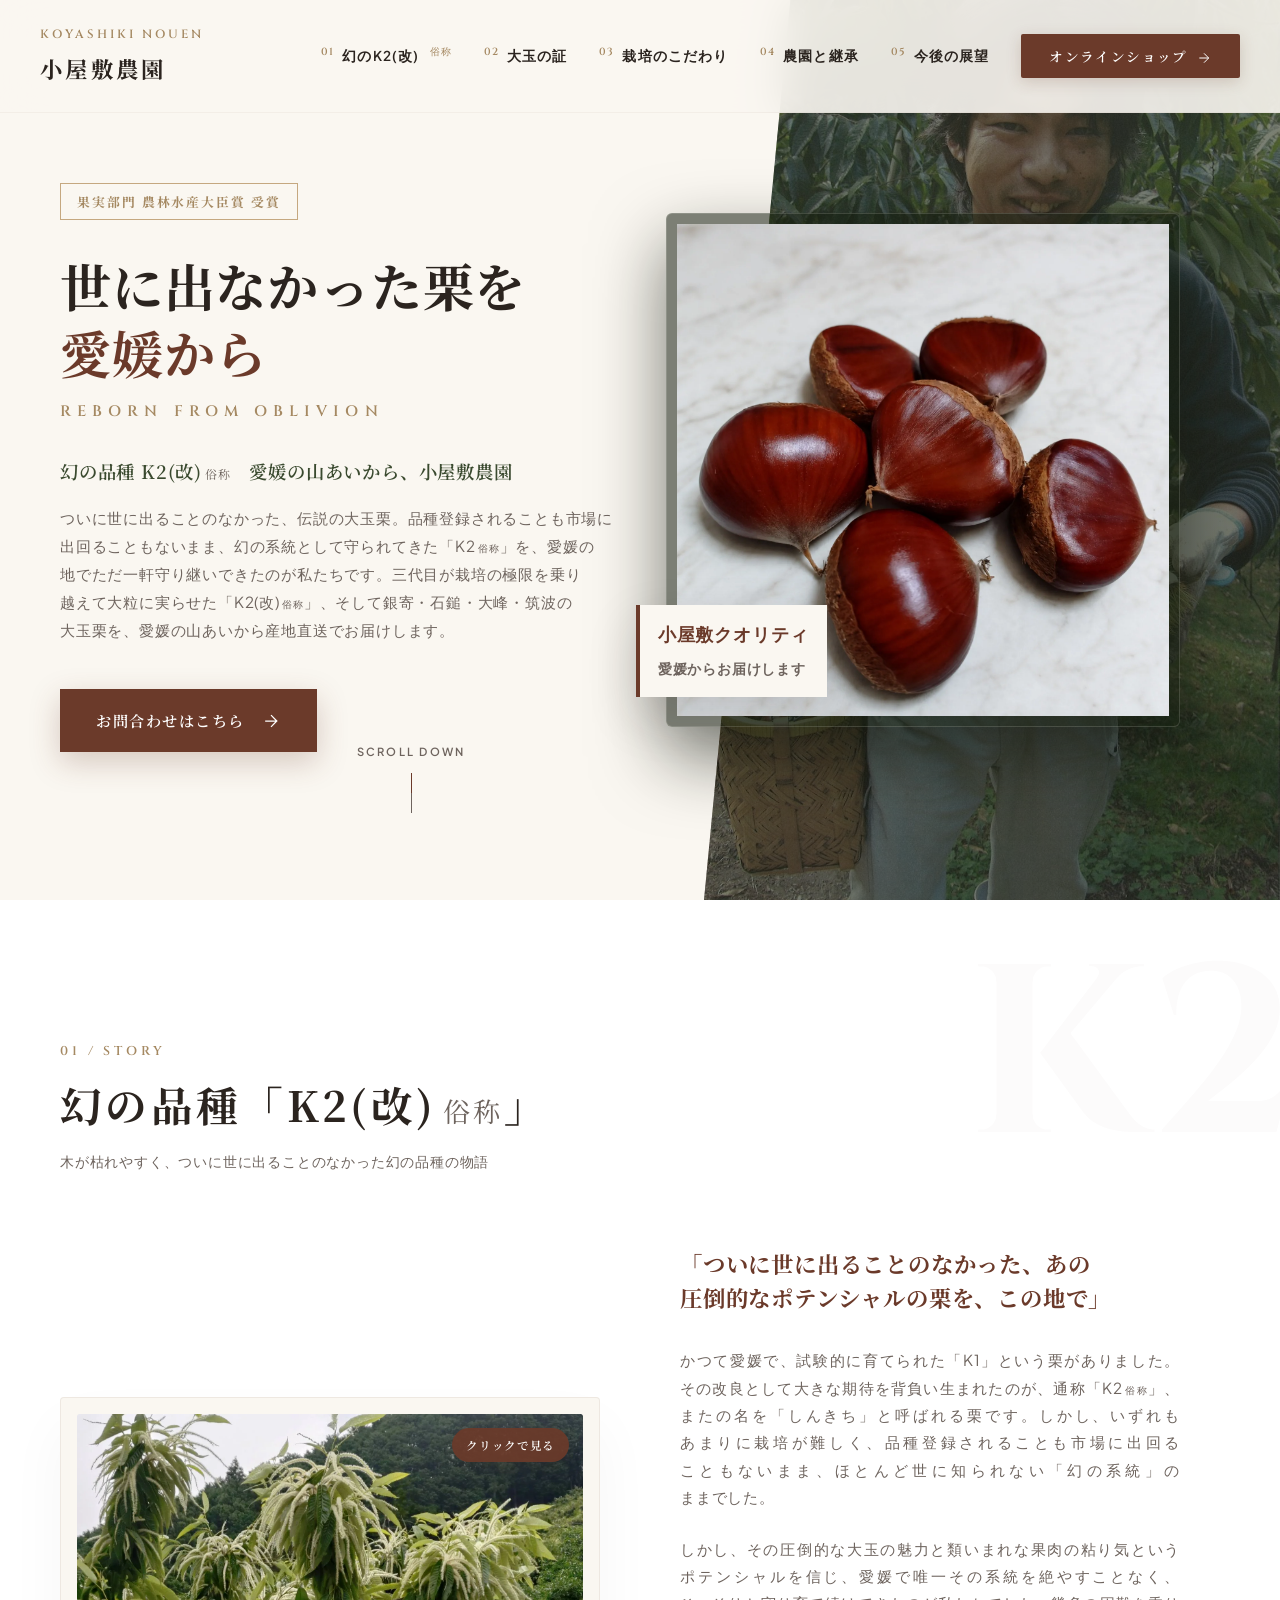
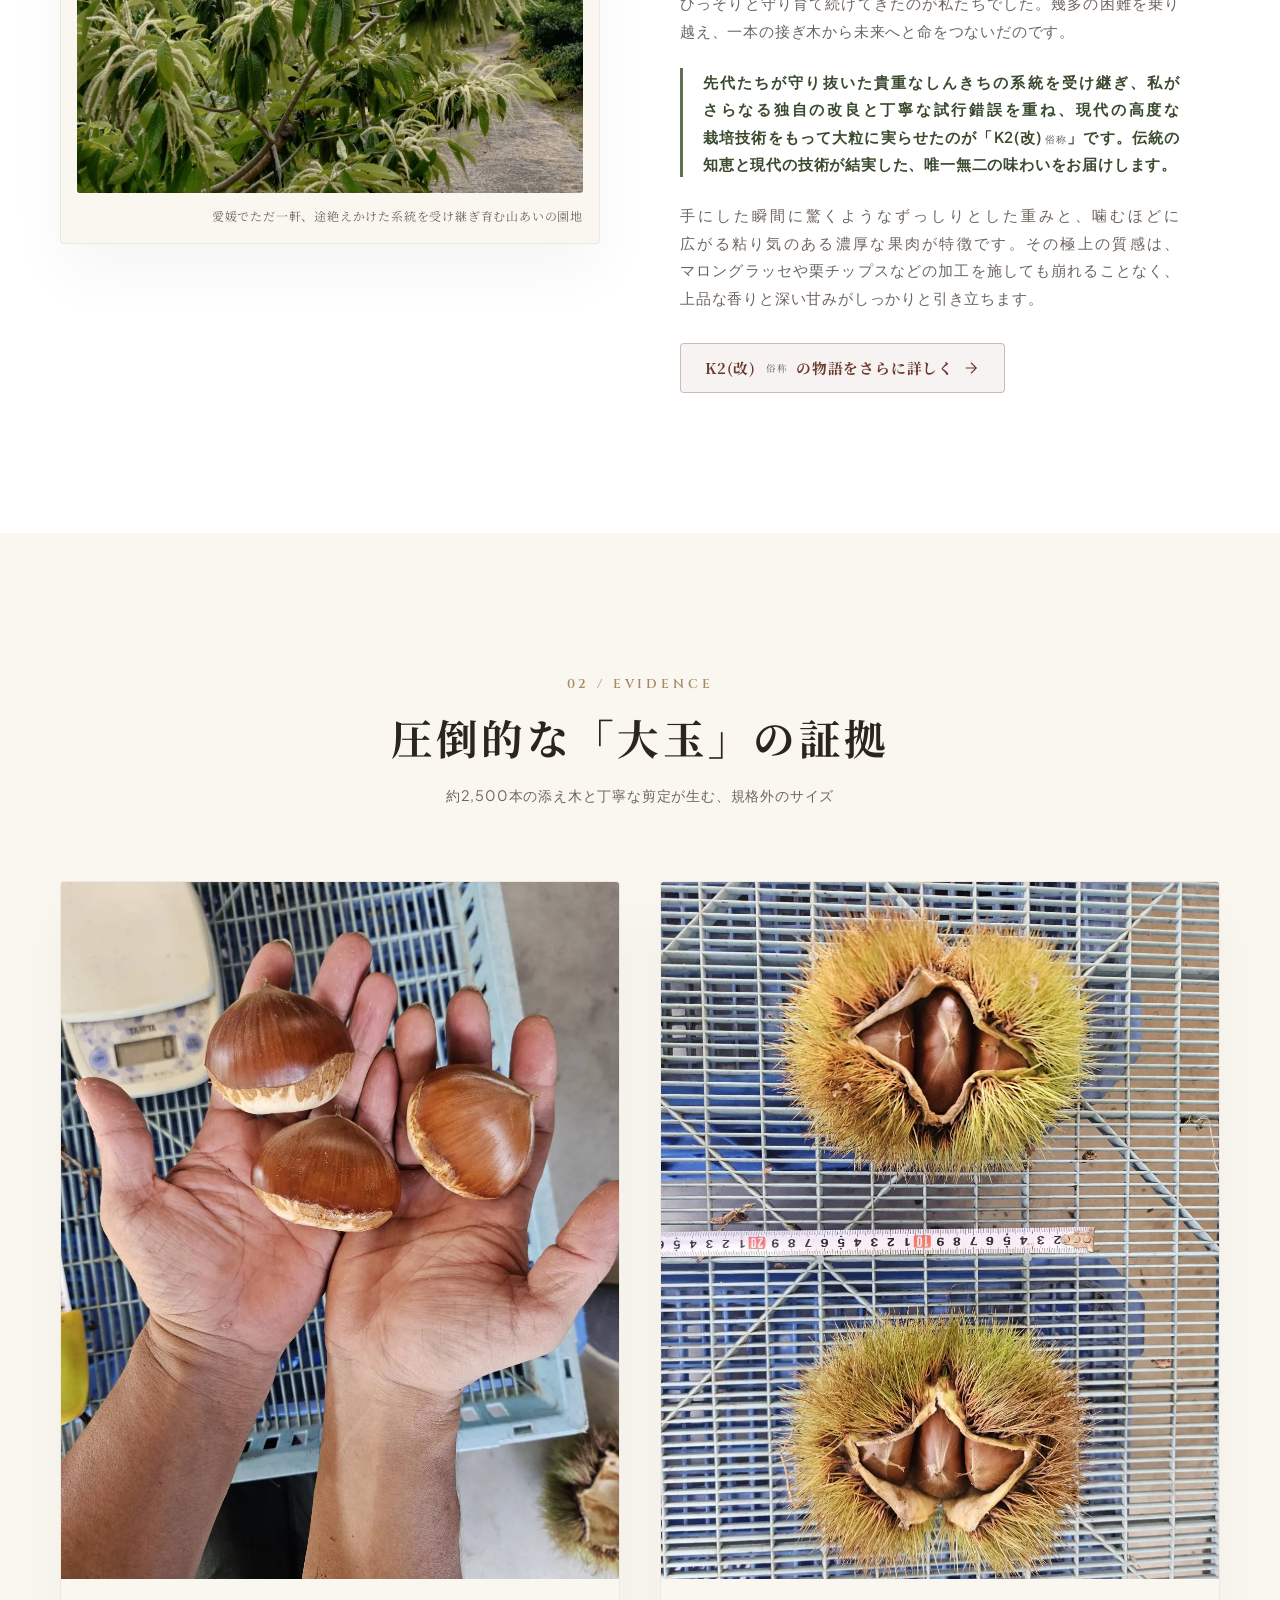
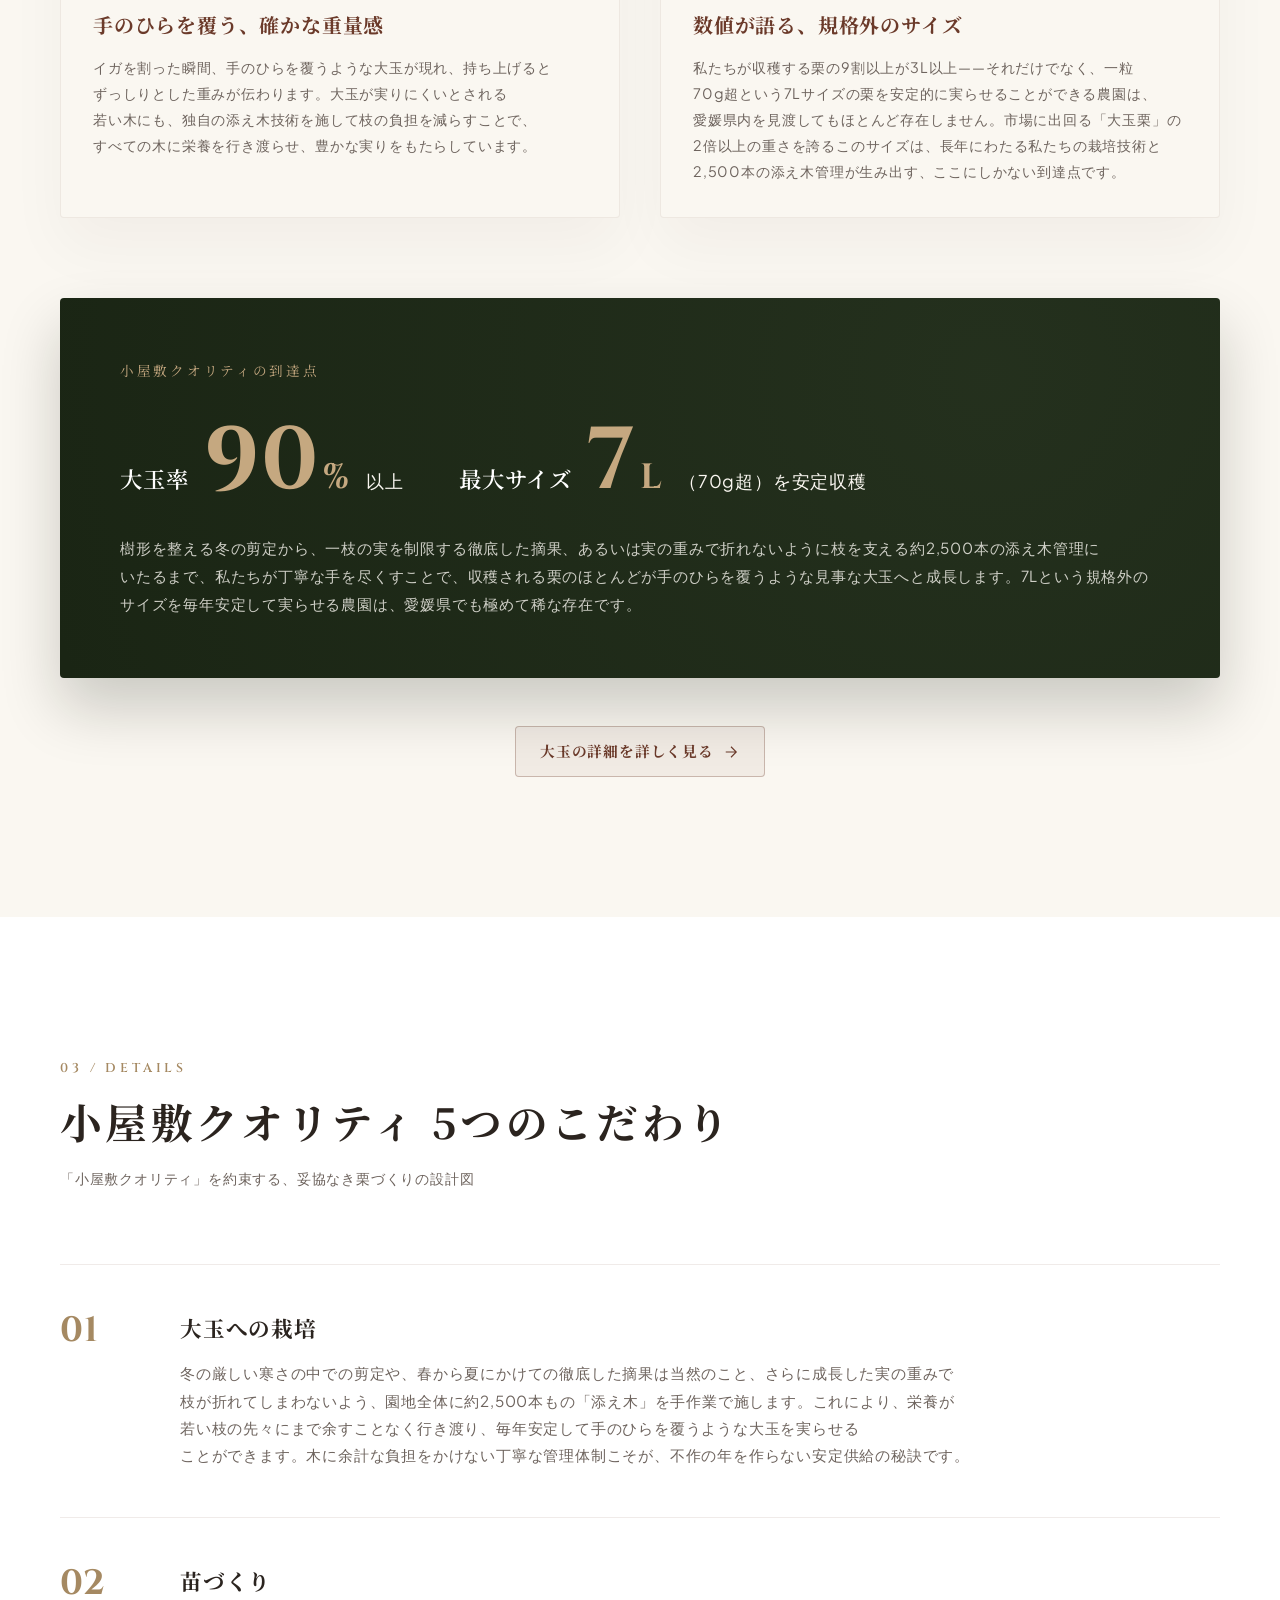
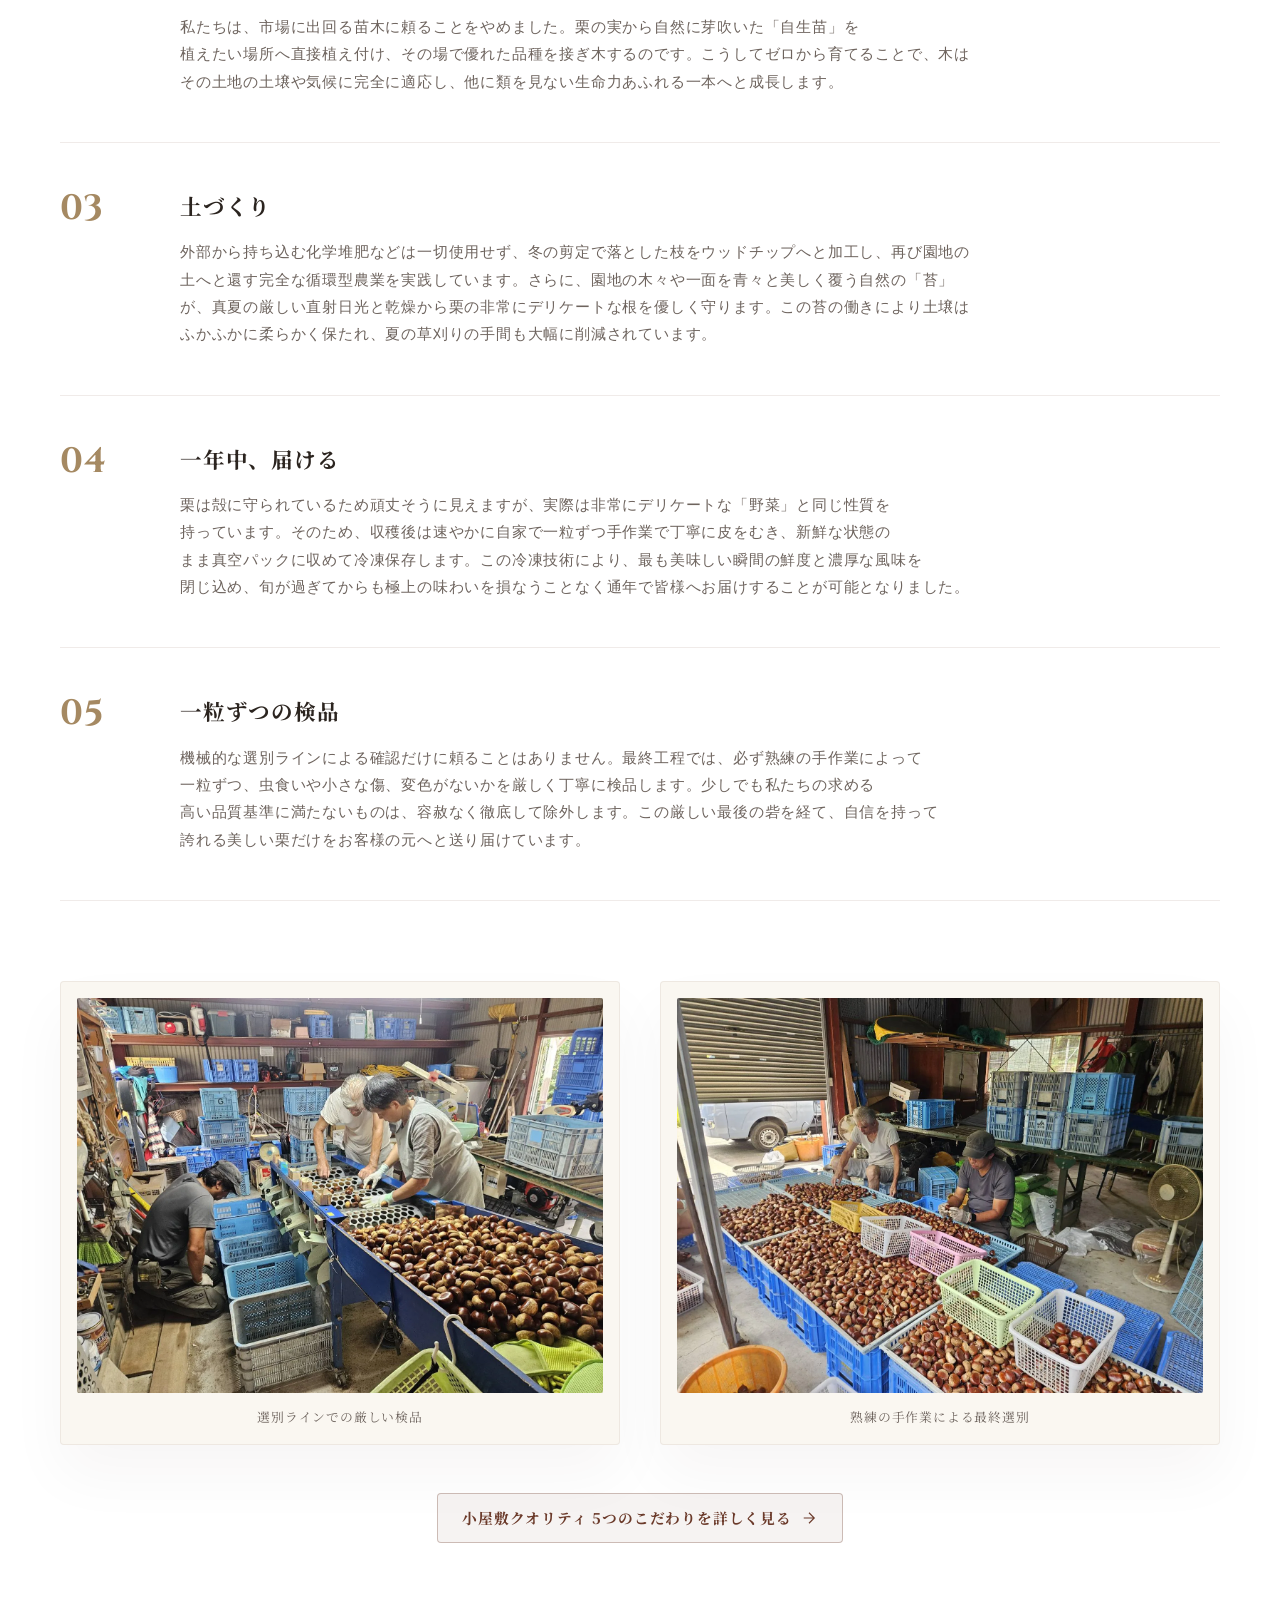
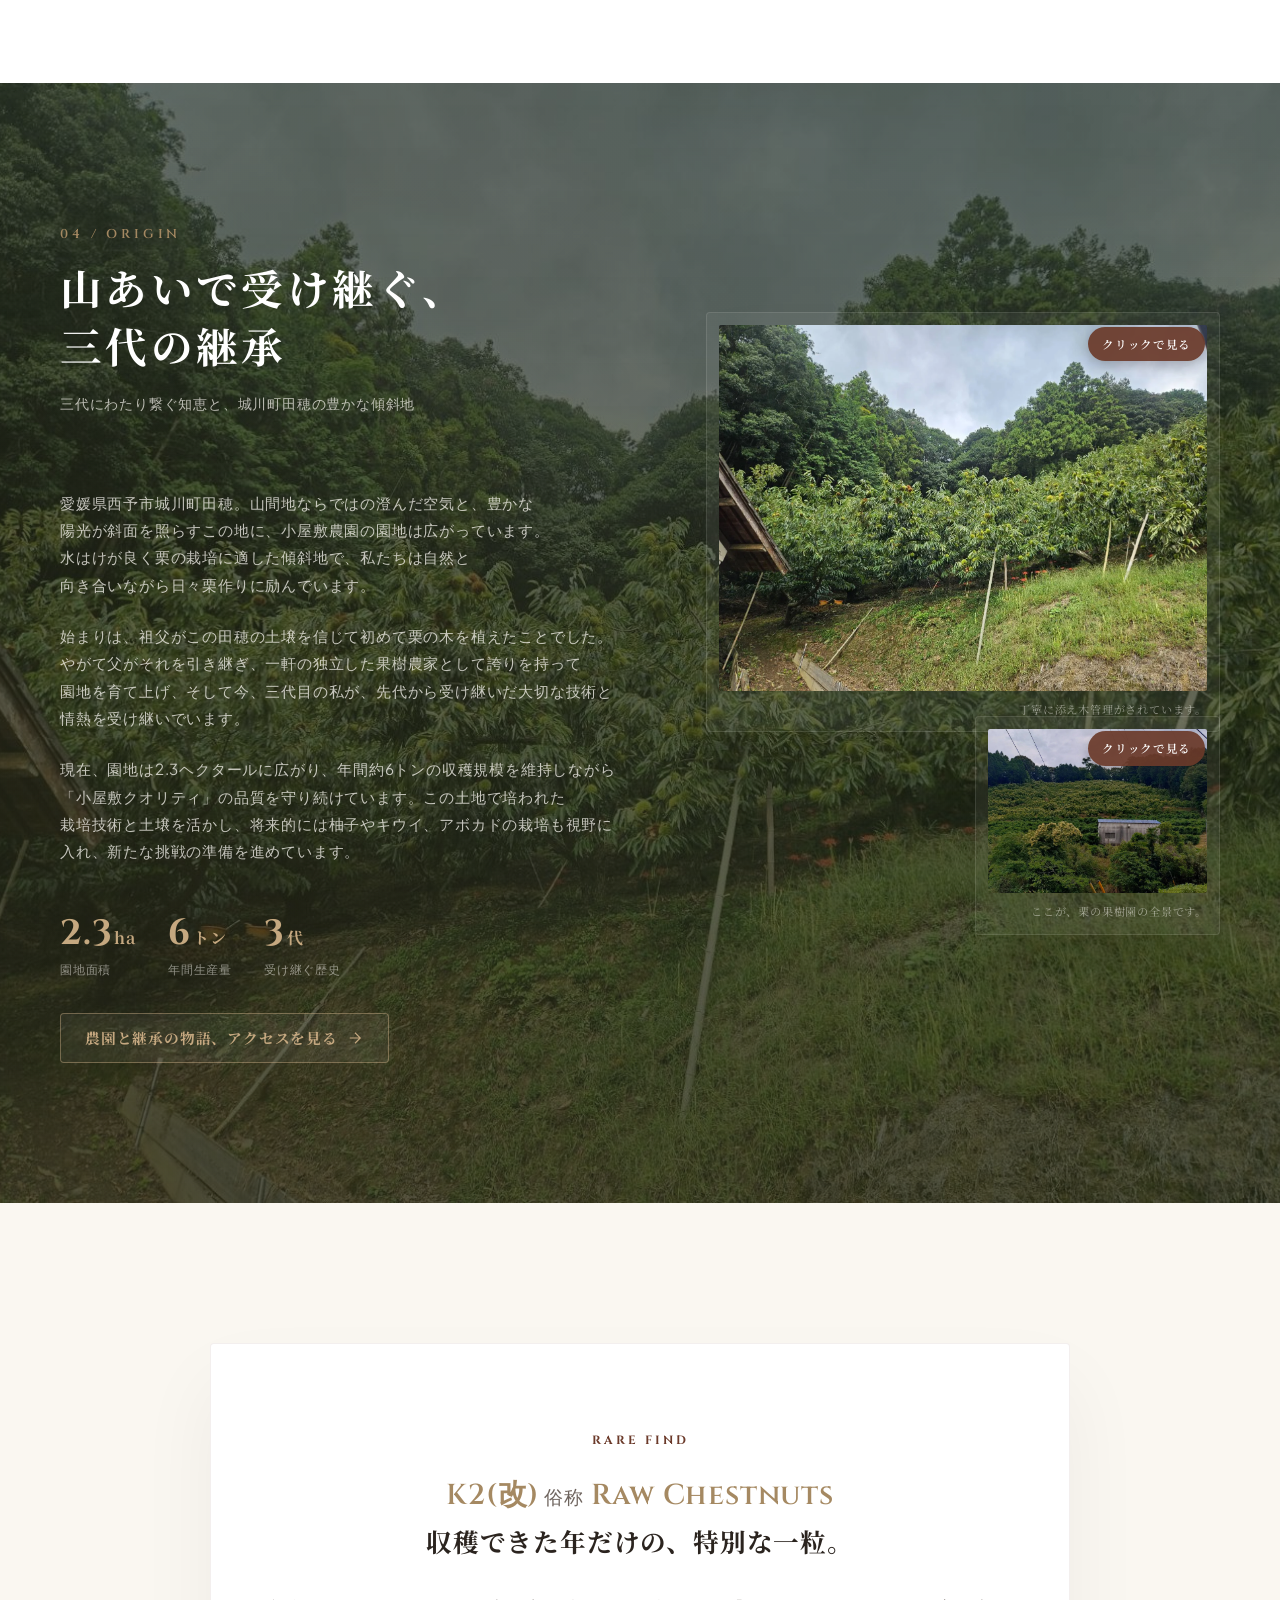
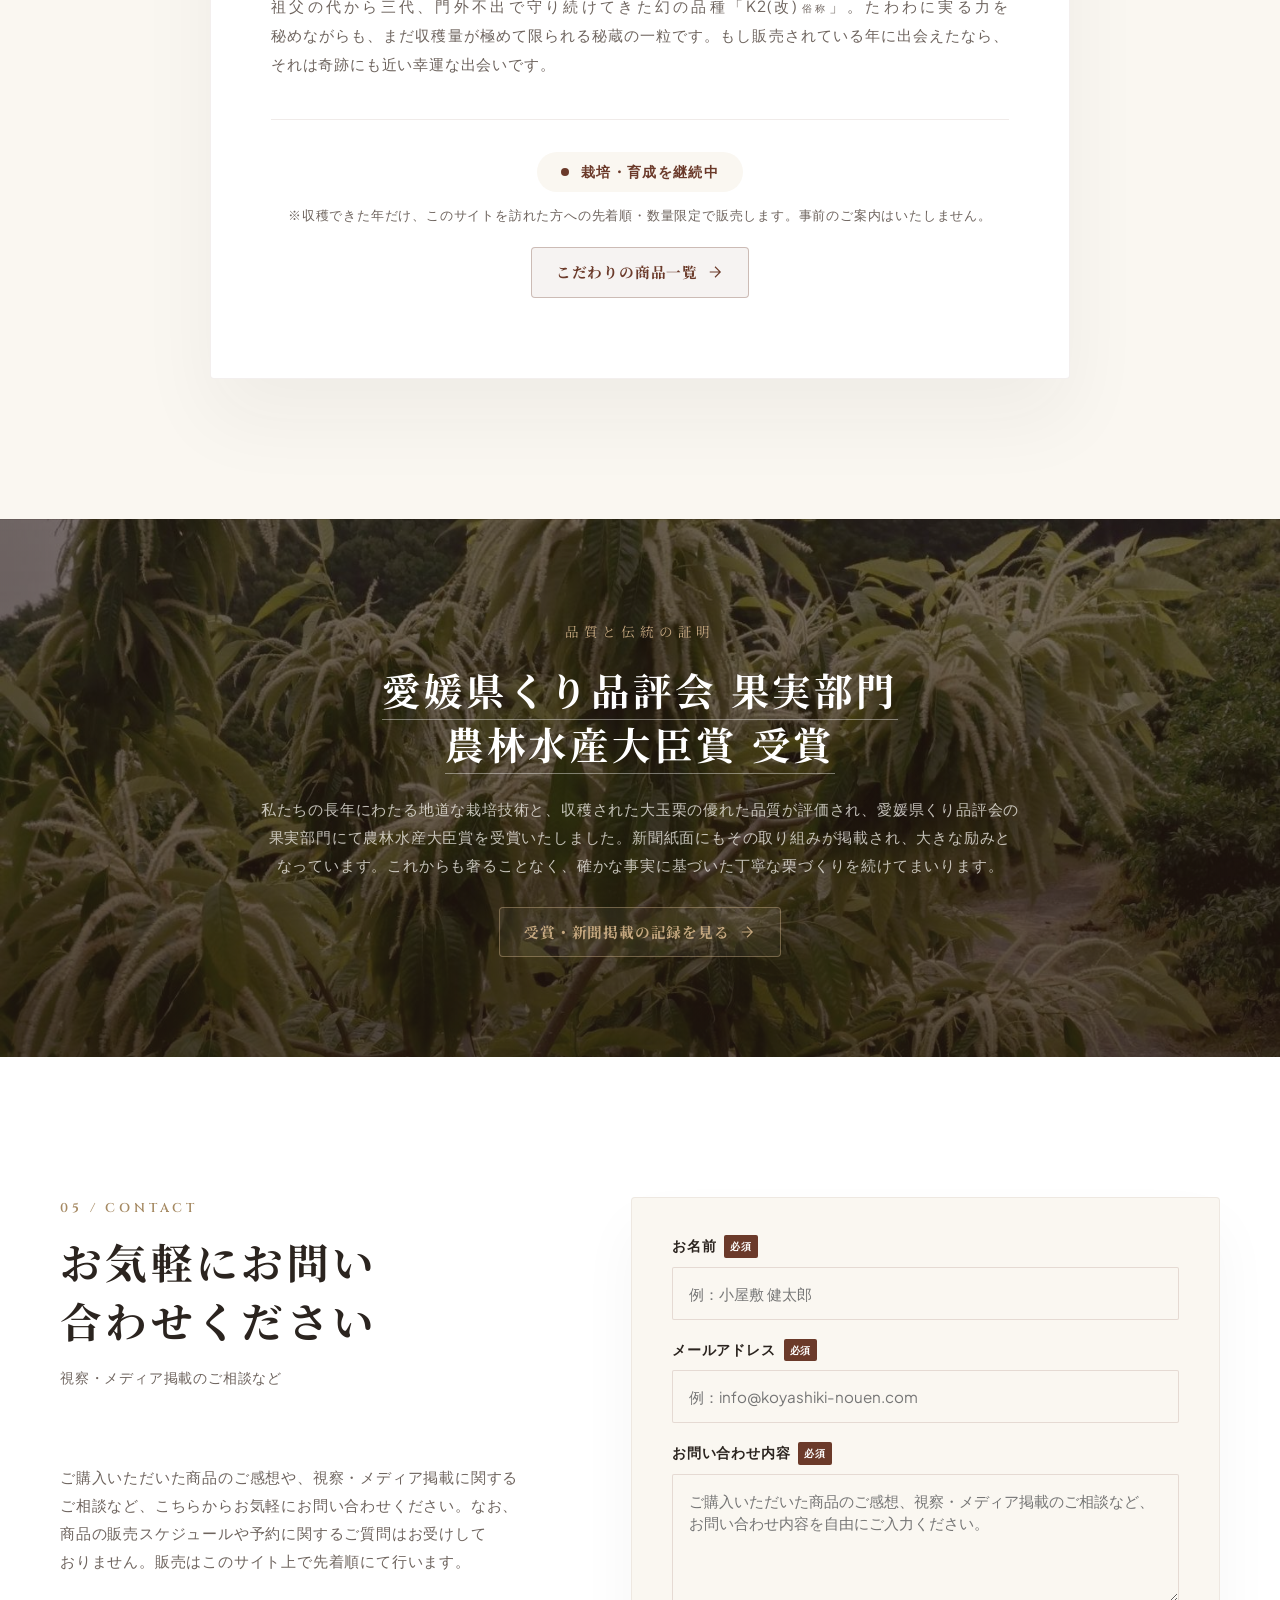
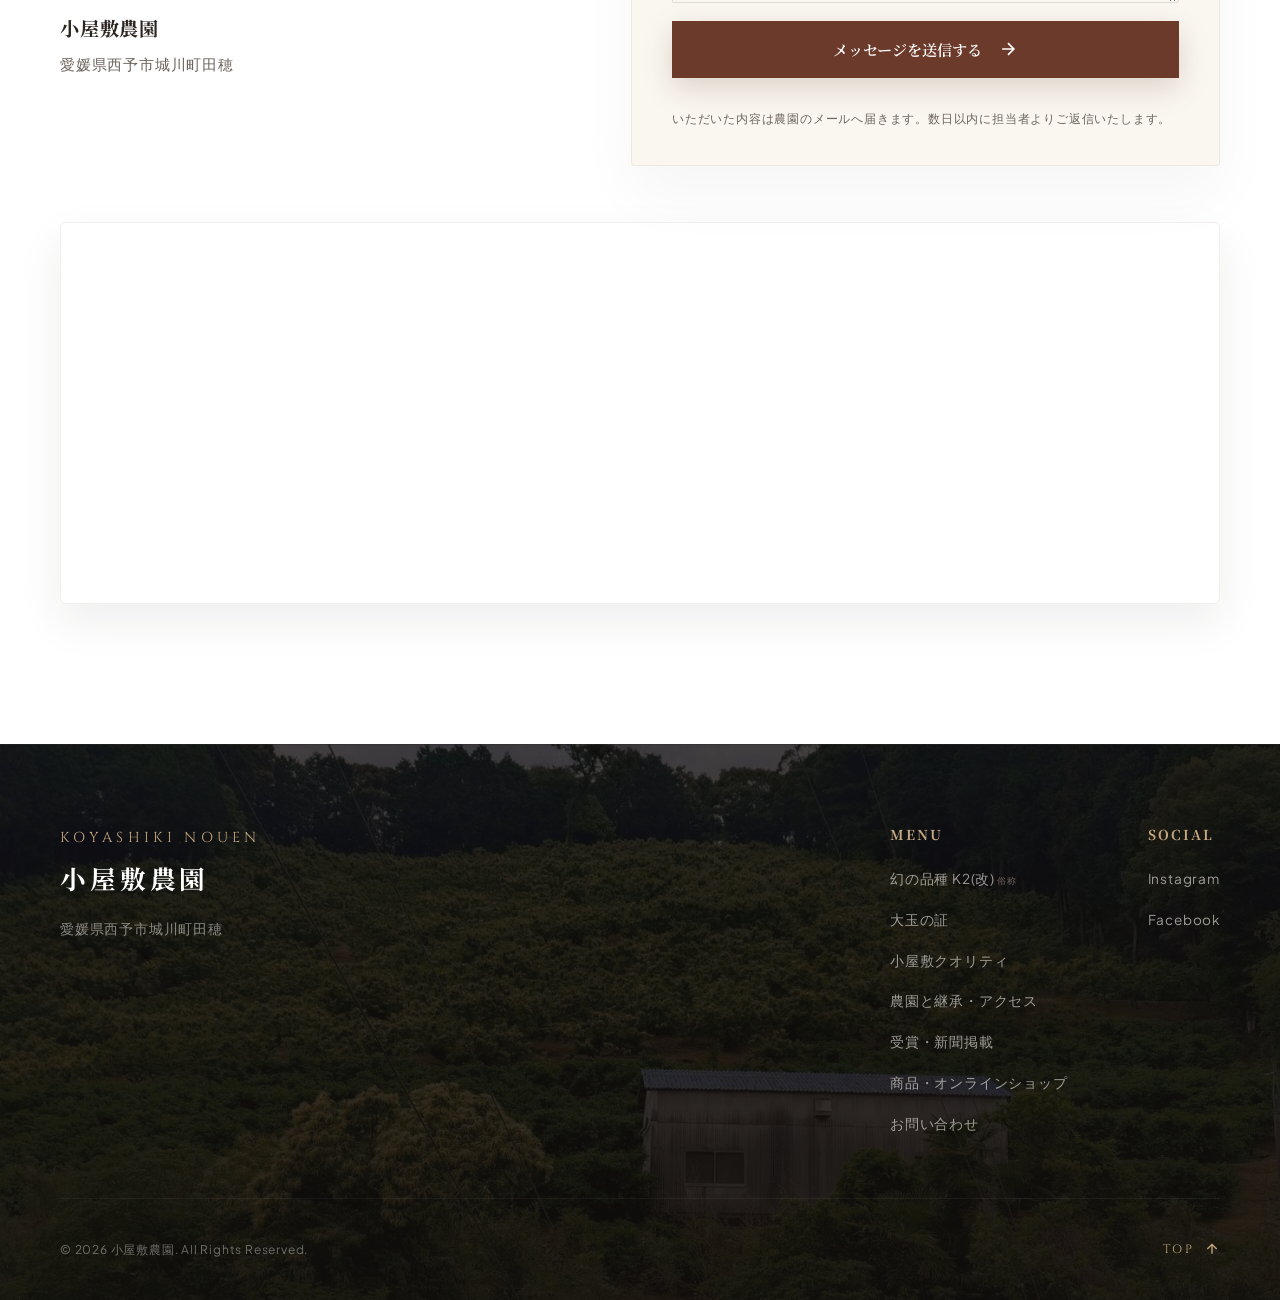
==== commit 95823e81: "deploy: 小屋敷農園サイト 更新" ====
--- a/index.html
+++ b/index.html
@@ -142,7 +142,7 @@
           </div>
           
           <h1 class="hero-title">
-            <span class="line-ja">一度は消えた栗を</span>
+            <span class="line-ja">世に出なかった栗を</span>
             <span class="line-ja highlight">愛媛から</span>
             <span class="line-en">REBORN FROM OBLIVION</span>
           </h1>
@@ -150,7 +150,7 @@
           <div class="hero-intro">
             <p class="sub-copy">幻の品種 K2(改)<span class="nickname">俗称</span>　愛媛の山あいから、小屋敷農園</p>
             <p class="desc">
-              一度は幻となった、伝説の大玉栗。作り手が途絶え品種登録されることなく姿を消した「K2<span class="nickname">俗称</span>」を、愛媛の地でただ一軒守り継いできたのが私たちです。三代目が栽培の極限を乗り越えて蘇らせた「K2(改)<span class="nickname">俗称</span>」、そして銀寄・石鎚・大峰・筑波の大玉栗を、愛媛の山あいから産地直送でお届けします。
+              ついに世に出ることのなかった、伝説の大玉栗。品種登録されることも市場に出回ることもないまま、幻の系統として守られてきた「K2<span class="nickname">俗称</span>」を、愛媛の地でただ一軒守り継いできたのが私たちです。三代目が栽培の極限を乗り越えて大粒に実らせた「K2(改)<span class="nickname">俗称</span>」、そして銀寄・石鎚・大峰・筑波の大玉栗を、愛媛の山あいから産地直送でお届けします。
             </p>
           </div>
 
@@ -177,7 +177,7 @@
         <div class="section-title-area">
           <span class="section-num">01 / STORY</span>
           <h2 class="section-title-main">幻の品種「K2(改)<span class="nickname">俗称</span>」</h2>
-          <p class="section-subtitle">木が枯れやすく、作り手が途絶えた幻の品種の物語</p>
+          <p class="section-subtitle">木が枯れやすく、ついに世に出ることのなかった幻の品種の物語</p>
         </div>
 
         <div class="story-layout">
@@ -194,17 +194,17 @@
 
           <div class="story-desc-box">
             <h3 class="story-lead">
-              「かつて市場から消え去った、あの圧倒的なポテンシャルの栗をもう一度」
+              「ついに世に出ることのなかった、あの圧倒的なポテンシャルの栗を、この地で」
             </h3>
             <div class="story-body">
               <p>
-                かつて愛媛に「K1」という栗がありました。その改良版として大きな期待を背負い生まれたのが、通称「K2<span class="nickname">俗称</span>」です。しかし、あまりに栽培が難しく作り手が途絶えたため、品種登録されることなく市場から姿を消した「幻の栗」なのでした。
+                かつて愛媛で、試験的に育てられた「K1」という栗がありました。その改良として大きな期待を背負い生まれたのが、通称「K2<span class="nickname">俗称</span>」、またの名を「しんきち」と呼ばれる栗です。しかし、いずれもあまりに栽培が難しく、品種登録されることも市場に出回ることもないまま、ほとんど世に知られない「幻の系統」のままでした。
               </p>
               <p>
                 しかし、その圧倒的な大玉の魅力と類いまれな果肉の粘り気というポテンシャルを信じ、愛媛で唯一その系統を絶やすことなく、ひっそりと守り育て続けてきたのが私たちでした。幾多の困難を乗り越え、一本の接ぎ木から未来へと命をつないだのです。
               </p>
               <p class="highlight-p">
-                先代たちが守り抜いた貴重な系統を受け継ぎ、私がさらなる独自の改良と丁寧な試行錯誤を重ね、現代の高度な栽培技術をもって蘇らせたのが「K2(改)<span class="nickname">俗称</span>」です。伝統の知恵と現代の技術が結実した、唯一無二の味わいをお届けします。
+                先代たちが守り抜いた貴重なしんきちの系統を受け継ぎ、私がさらなる独自の改良と丁寧な試行錯誤を重ね、現代の高度な栽培技術をもって大粒に実らせたのが「K2(改)<span class="nickname">俗称</span>」です。伝統の知恵と現代の技術が結実した、唯一無二の味わいをお届けします。
               </p>
               <p>
                 手にした瞬間に驚くようなずっしりとした重みと、噛むほどに広がる粘り気のある濃厚な果肉が特徴です。その極上の質感は、マロングラッセや栗チップスなどの加工を施しても崩れることなく、上品な香りと深い甘みがしっかりと引き立ちます。
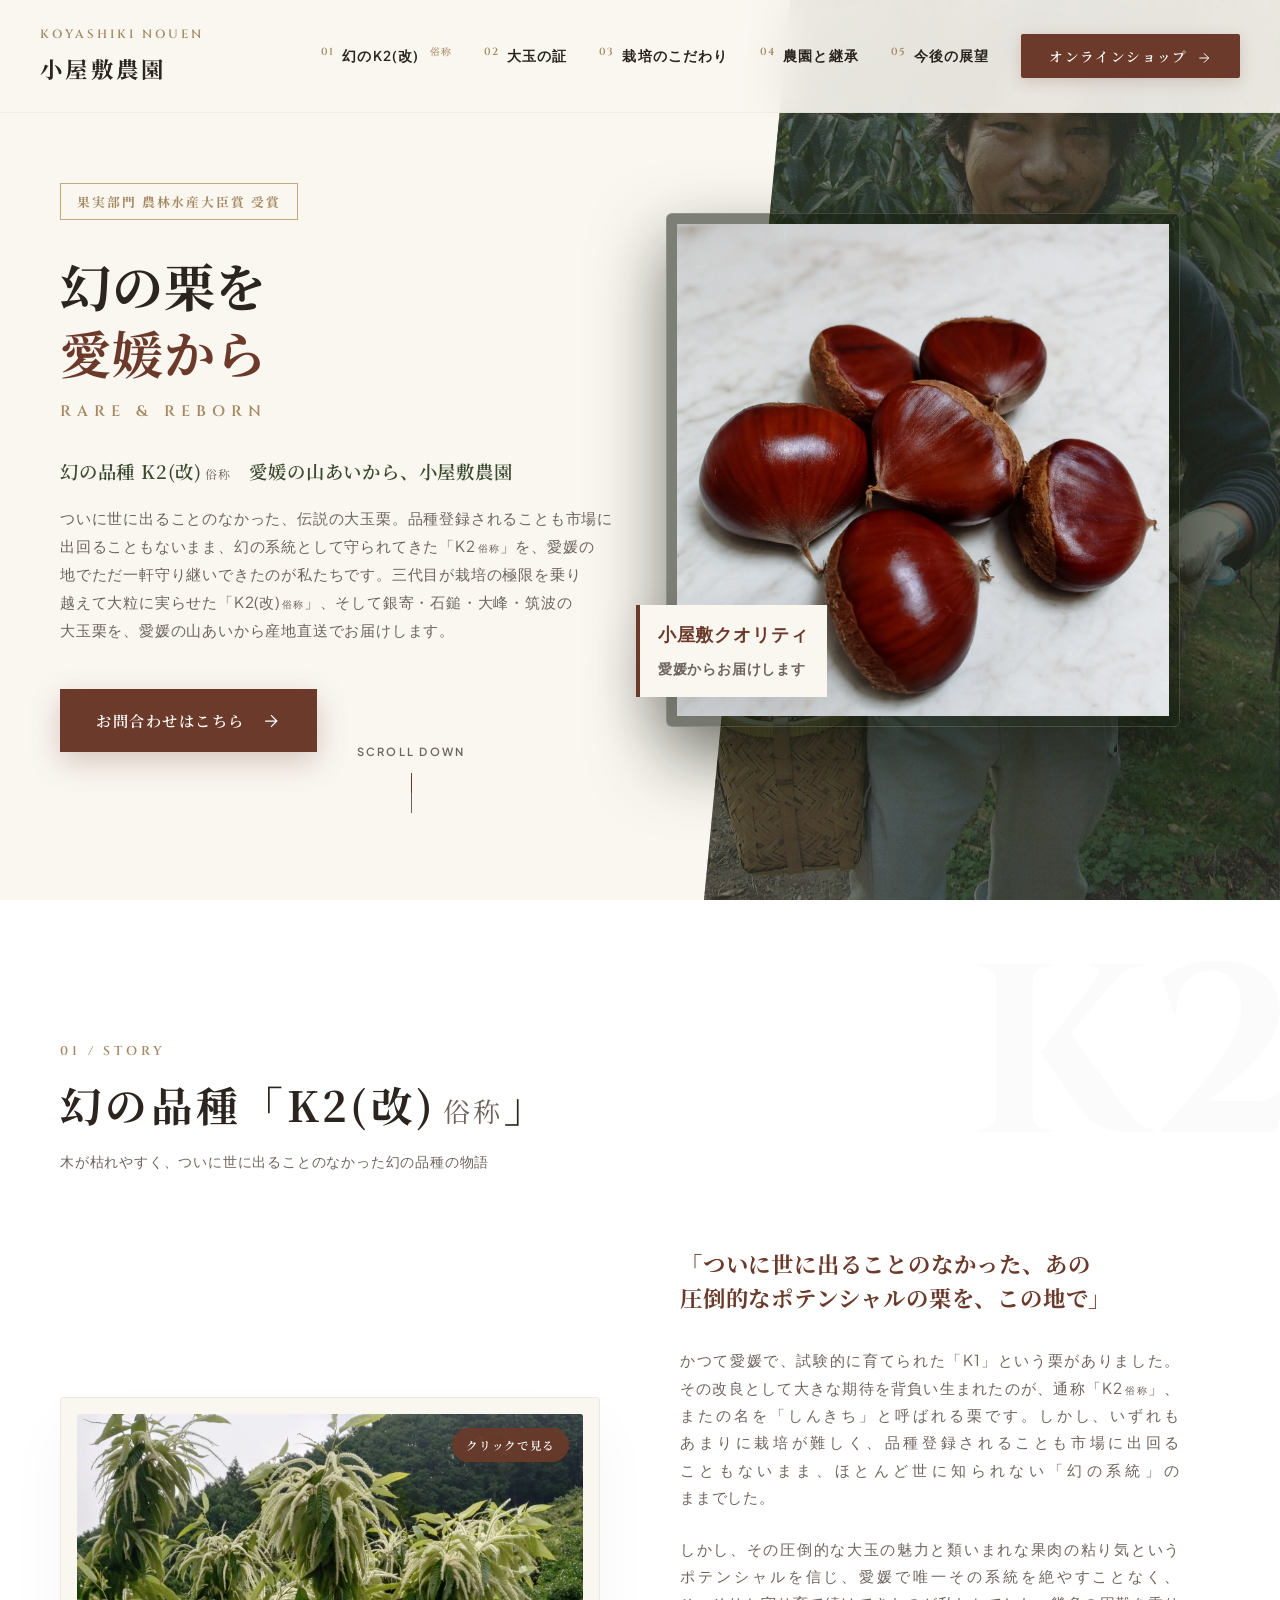
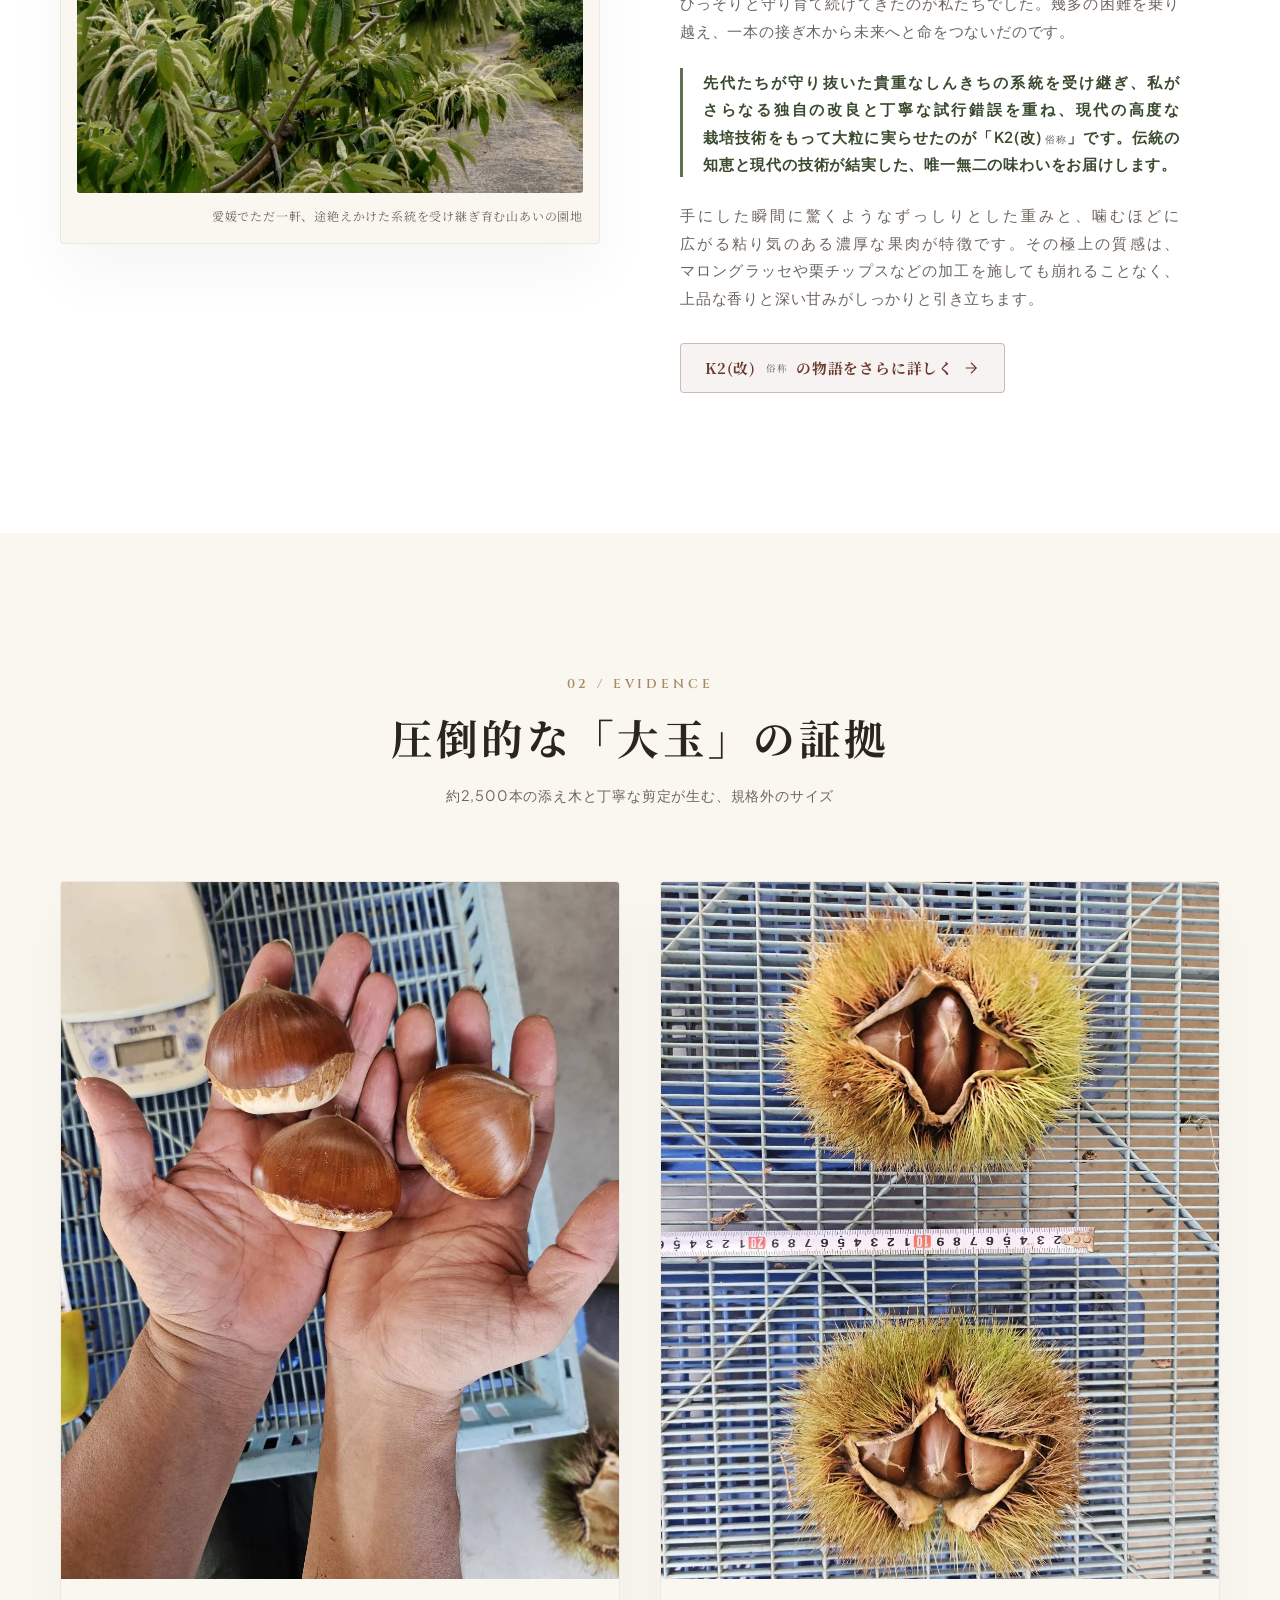
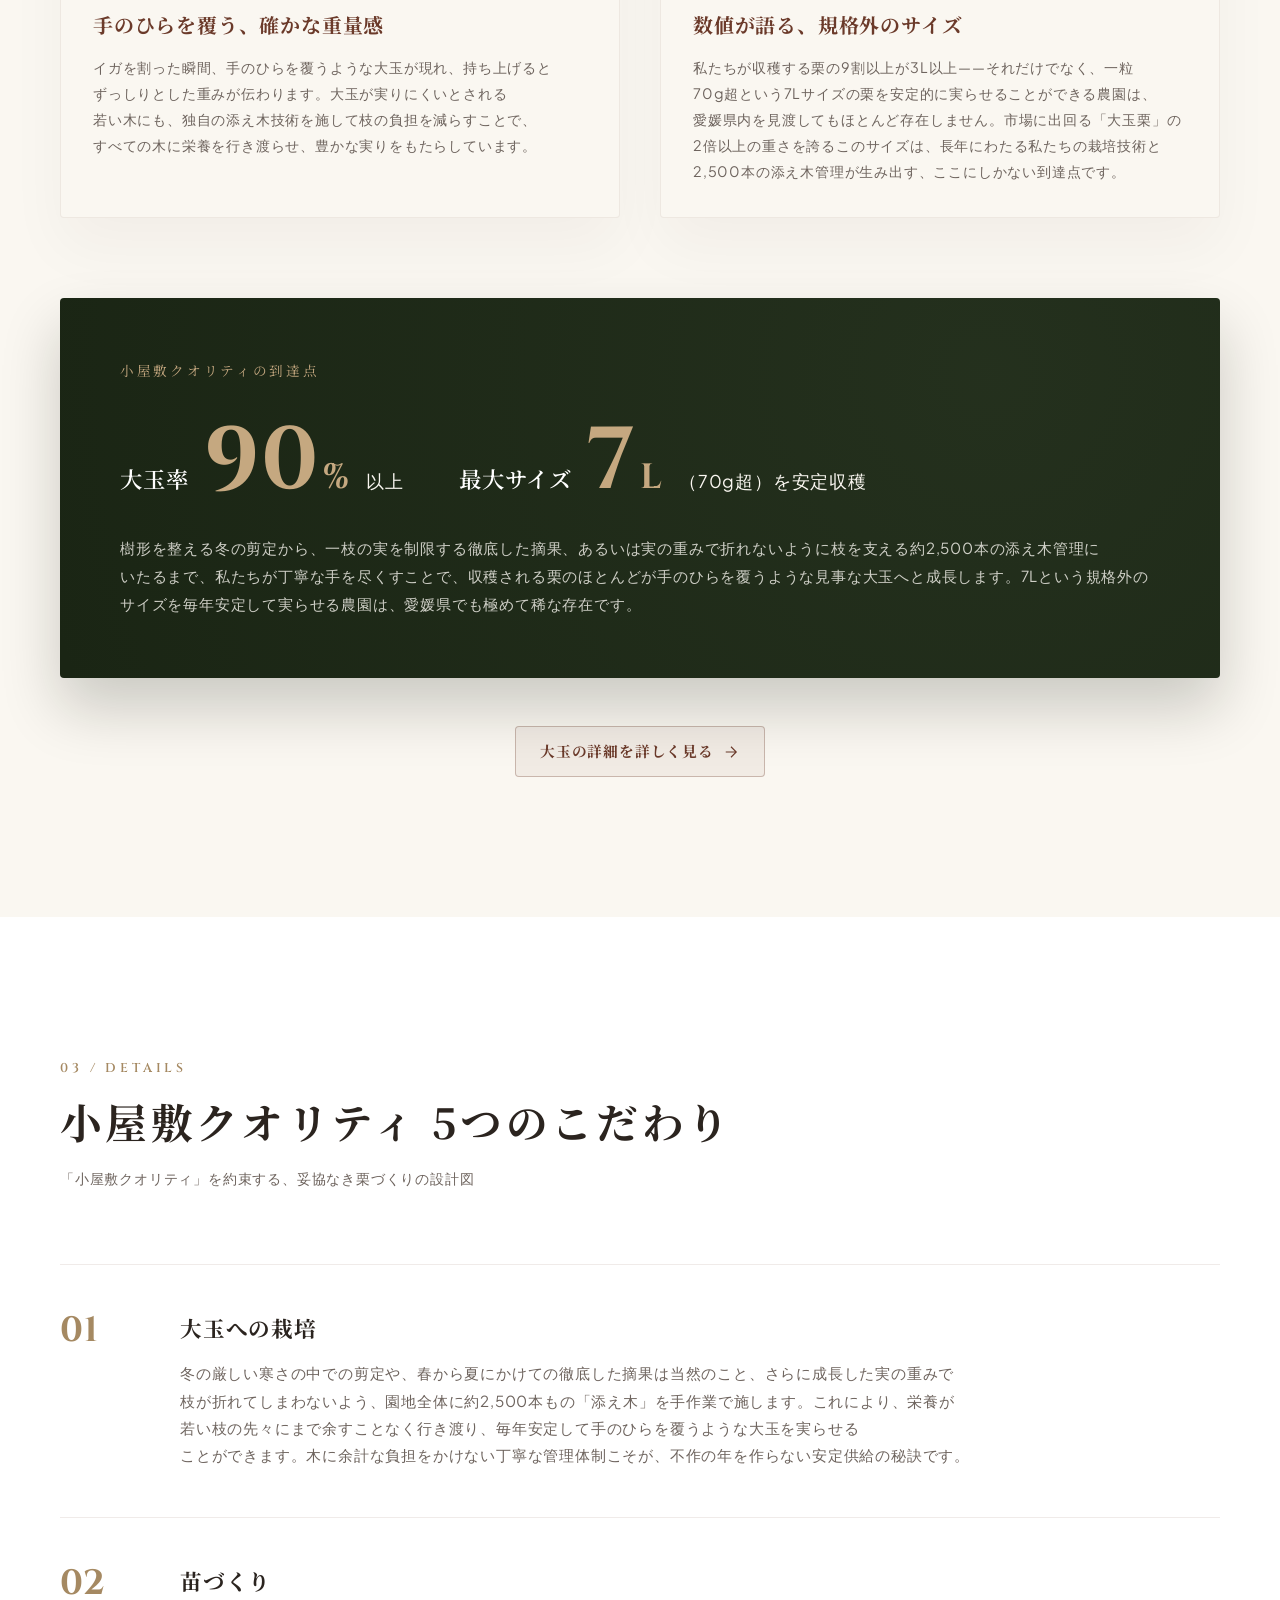
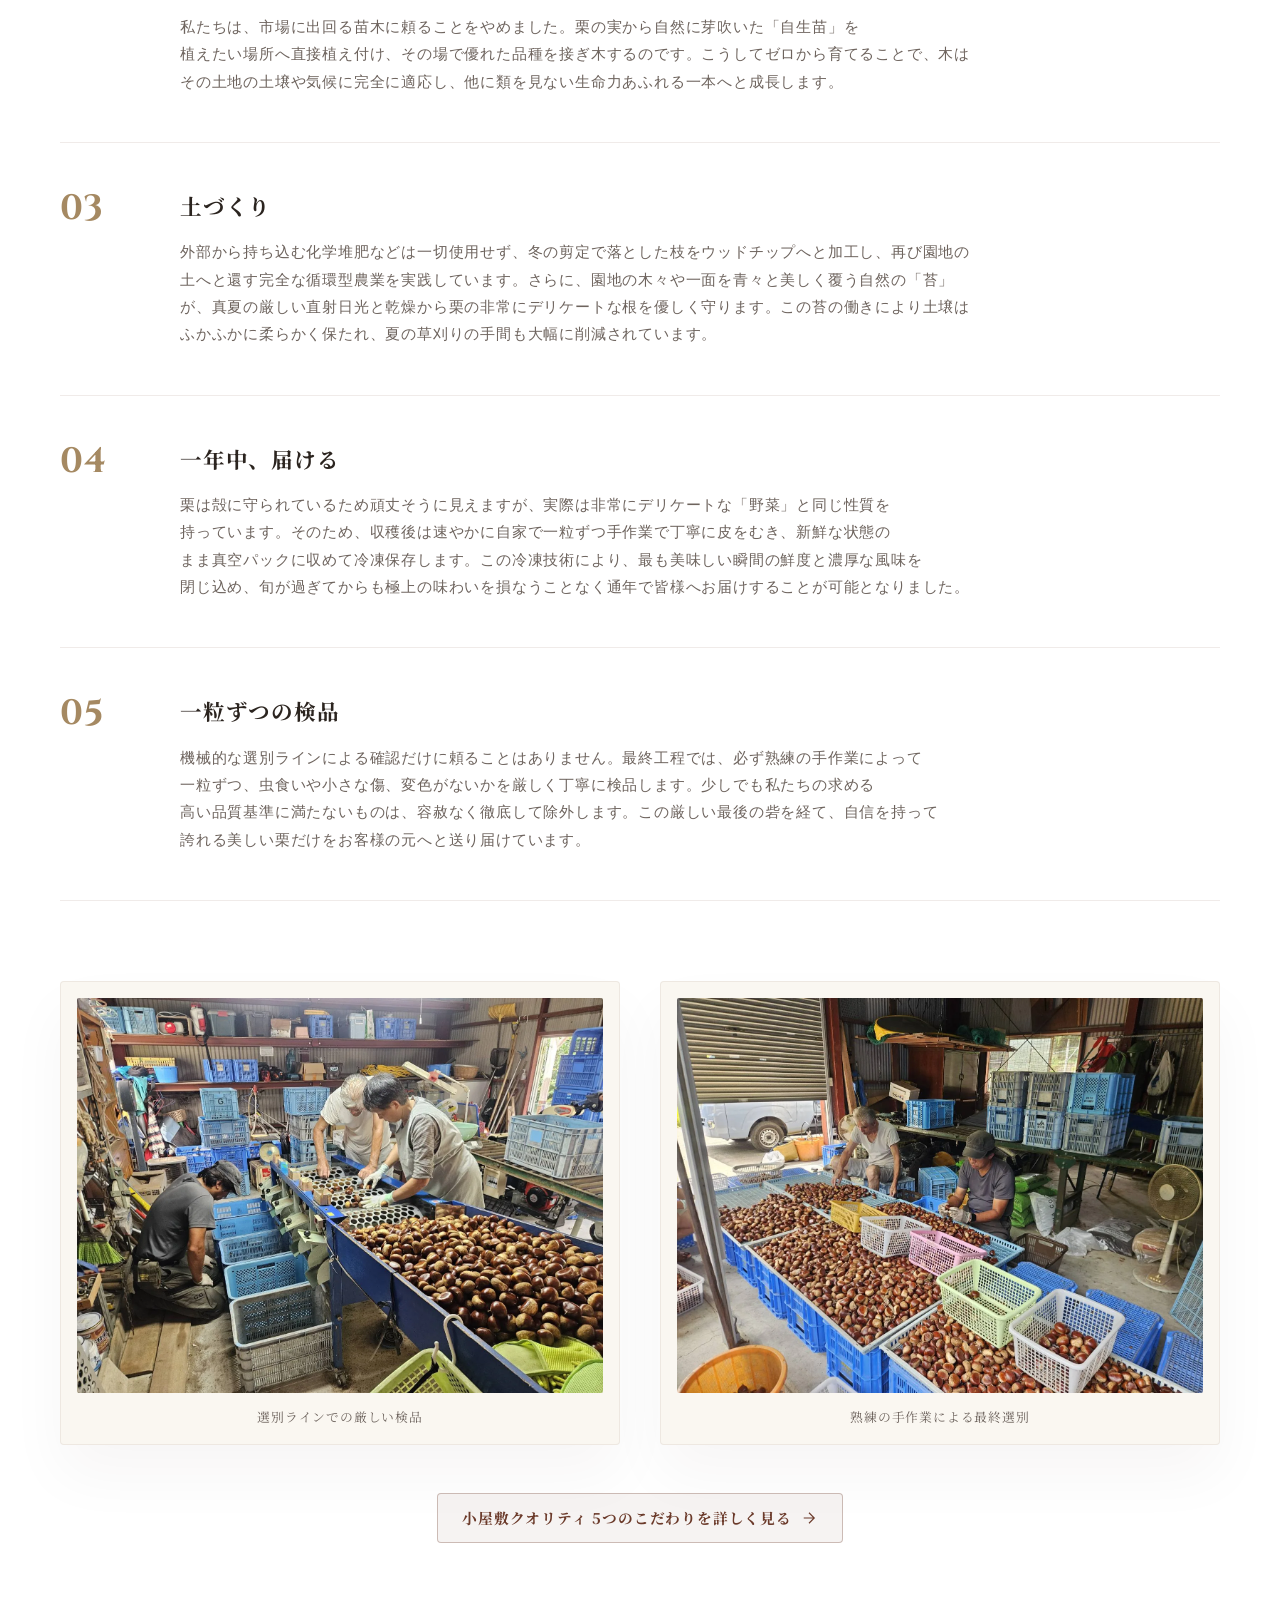
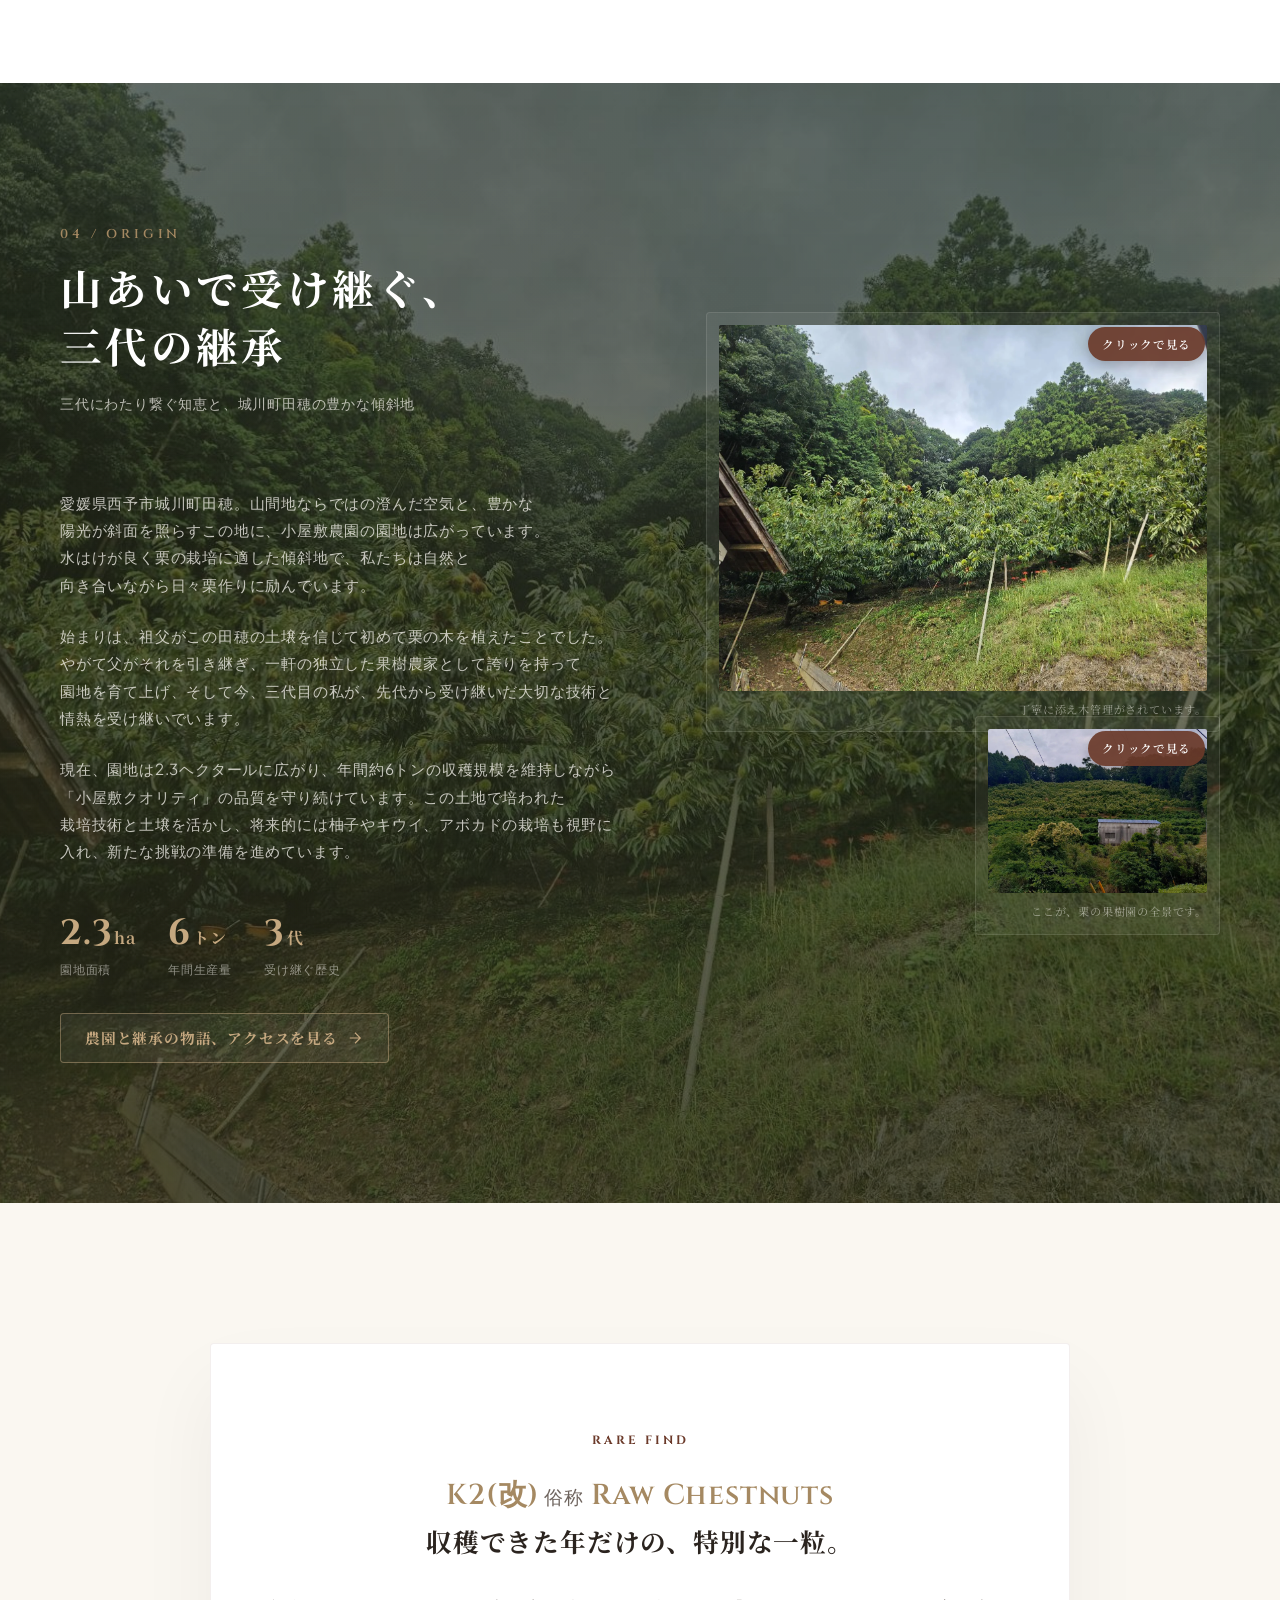
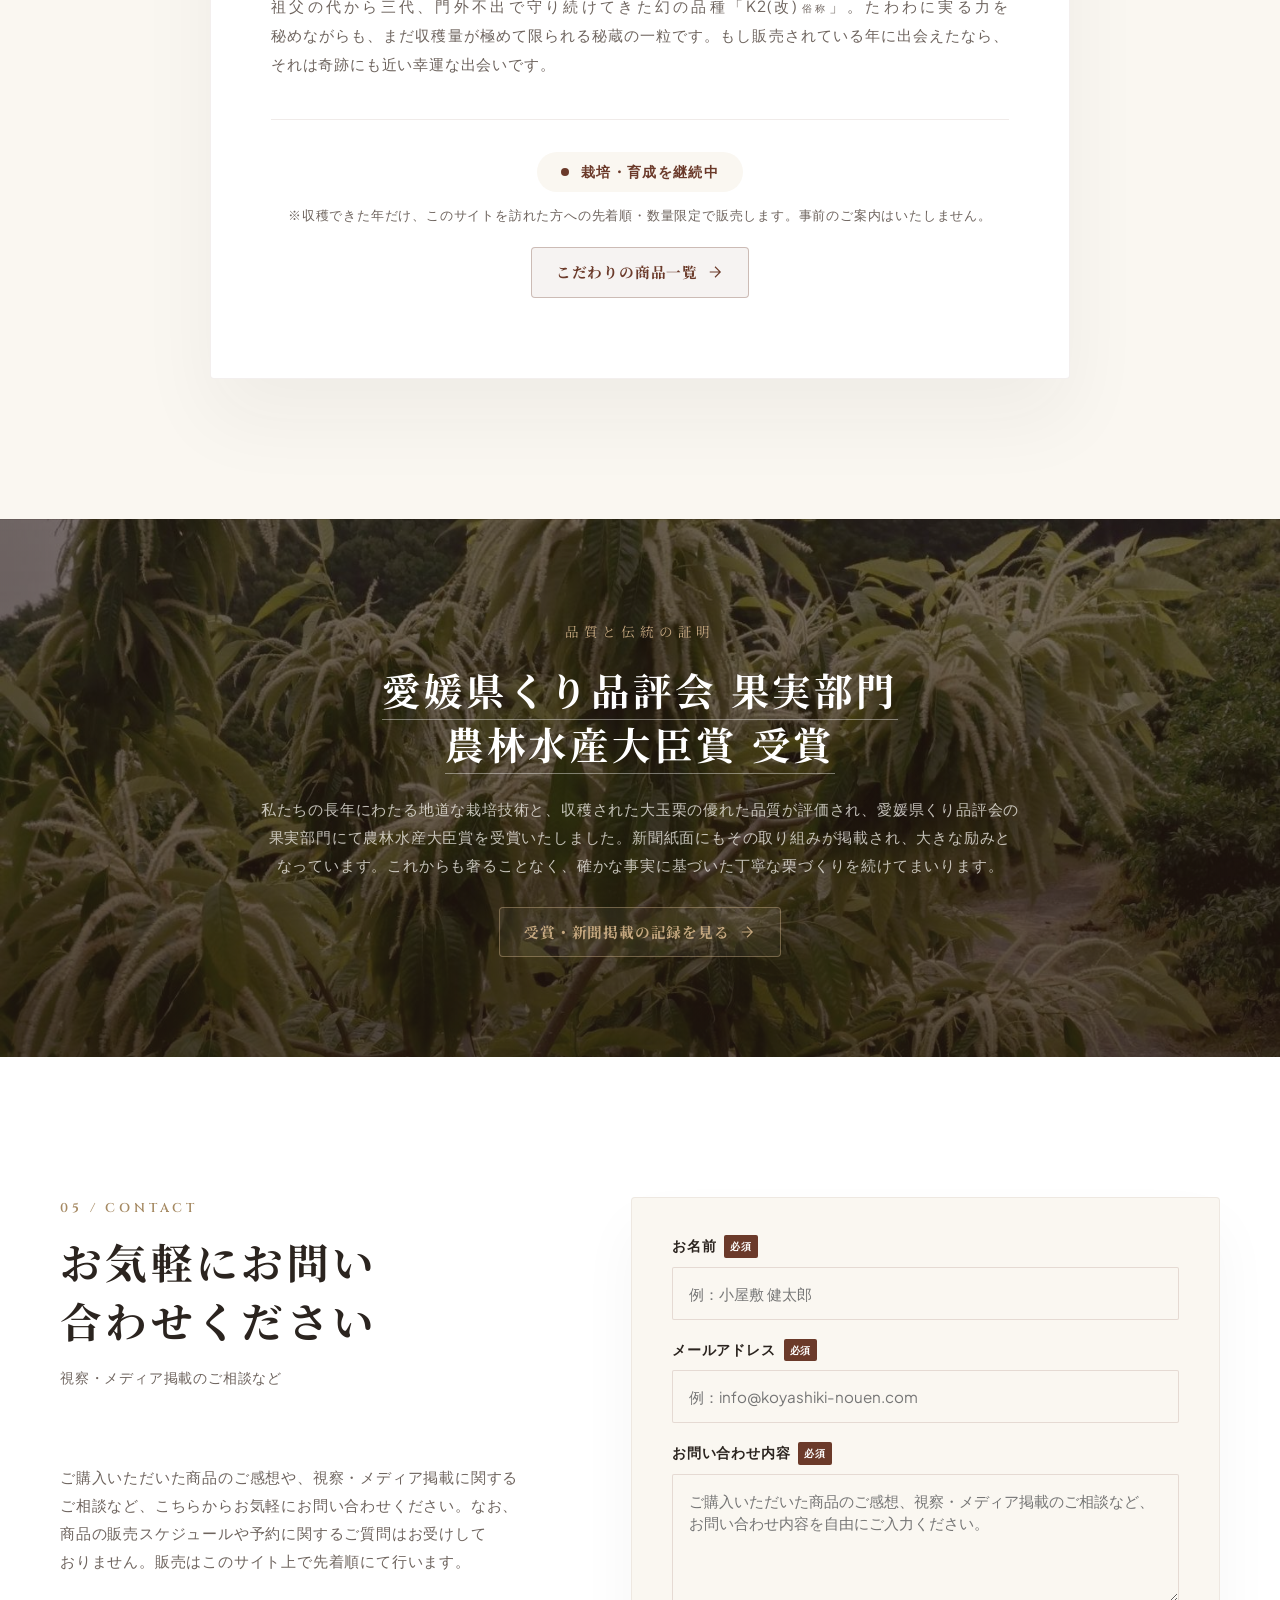
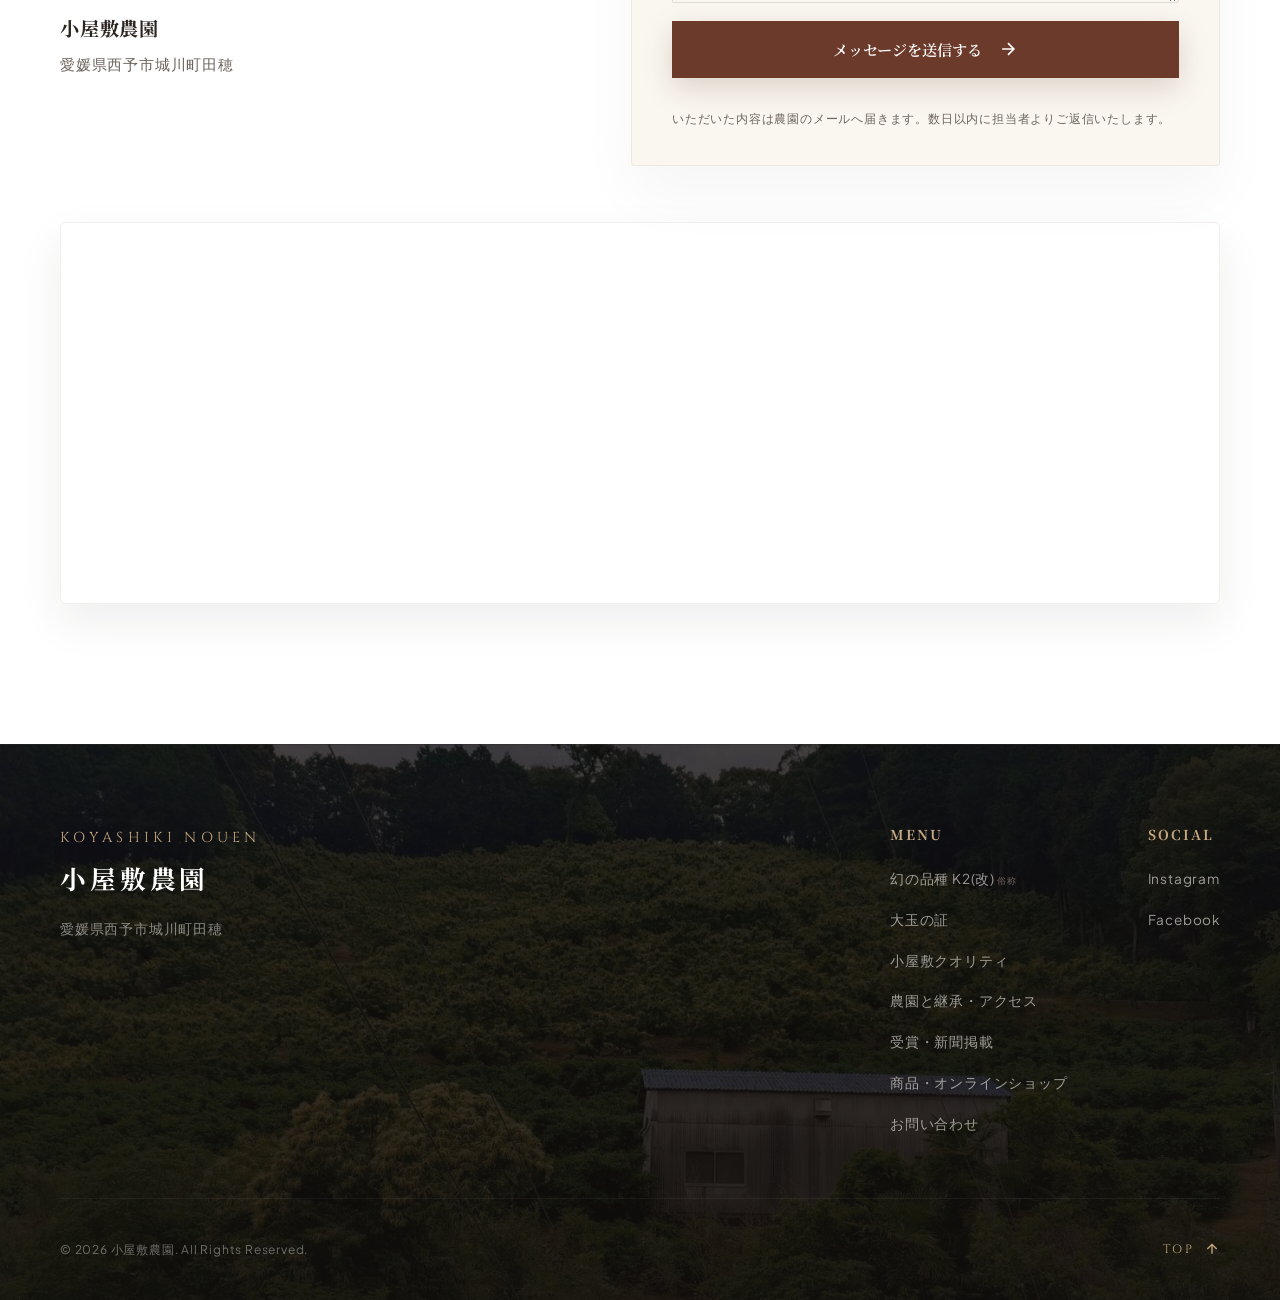
==== commit 056170cf: "deploy: 小屋敷農園サイト 更新" ====
--- a/index.html
+++ b/index.html
@@ -142,9 +142,9 @@
           </div>
           
           <h1 class="hero-title">
-            <span class="line-ja">世に出なかった栗を</span>
+            <span class="line-ja">幻の栗を</span>
             <span class="line-ja highlight">愛媛から</span>
-            <span class="line-en">REBORN FROM OBLIVION</span>
+            <span class="line-en">RARE &amp; REBORN</span>
           </h1>
 
           <div class="hero-intro">
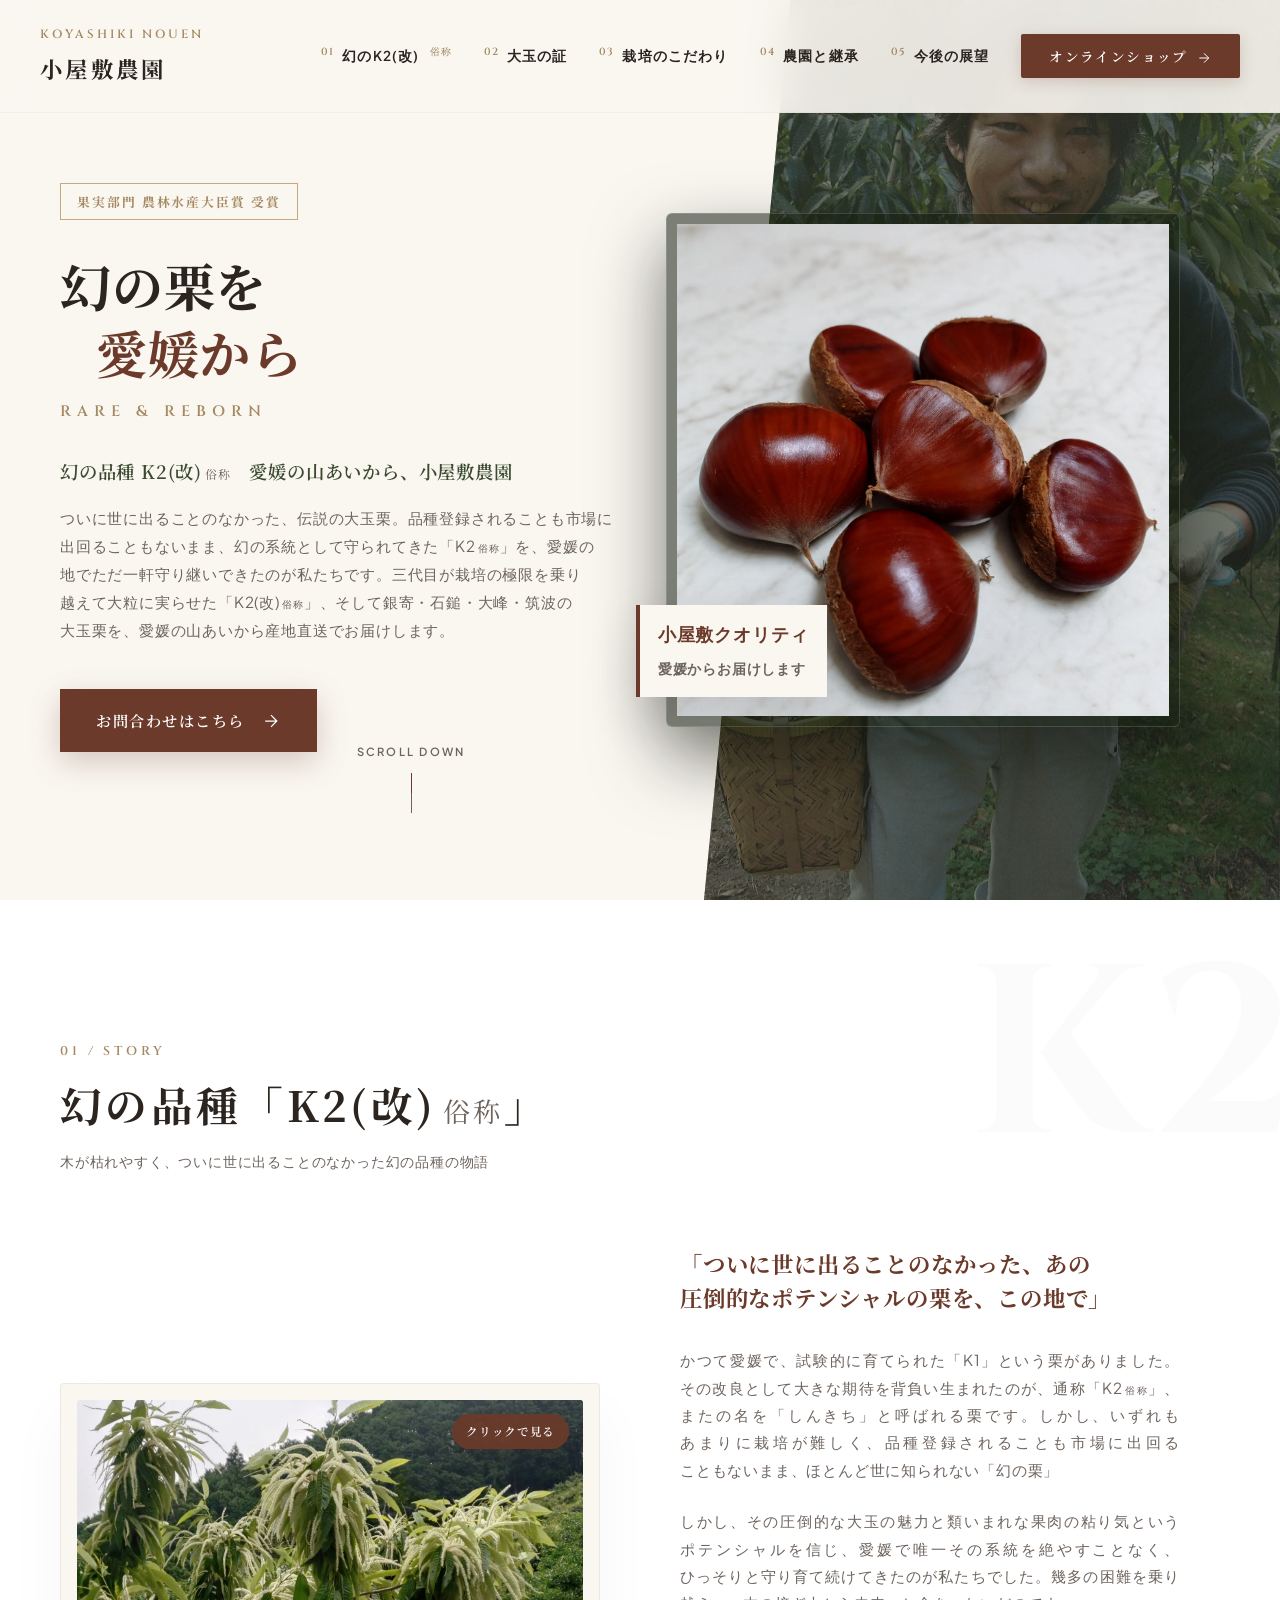
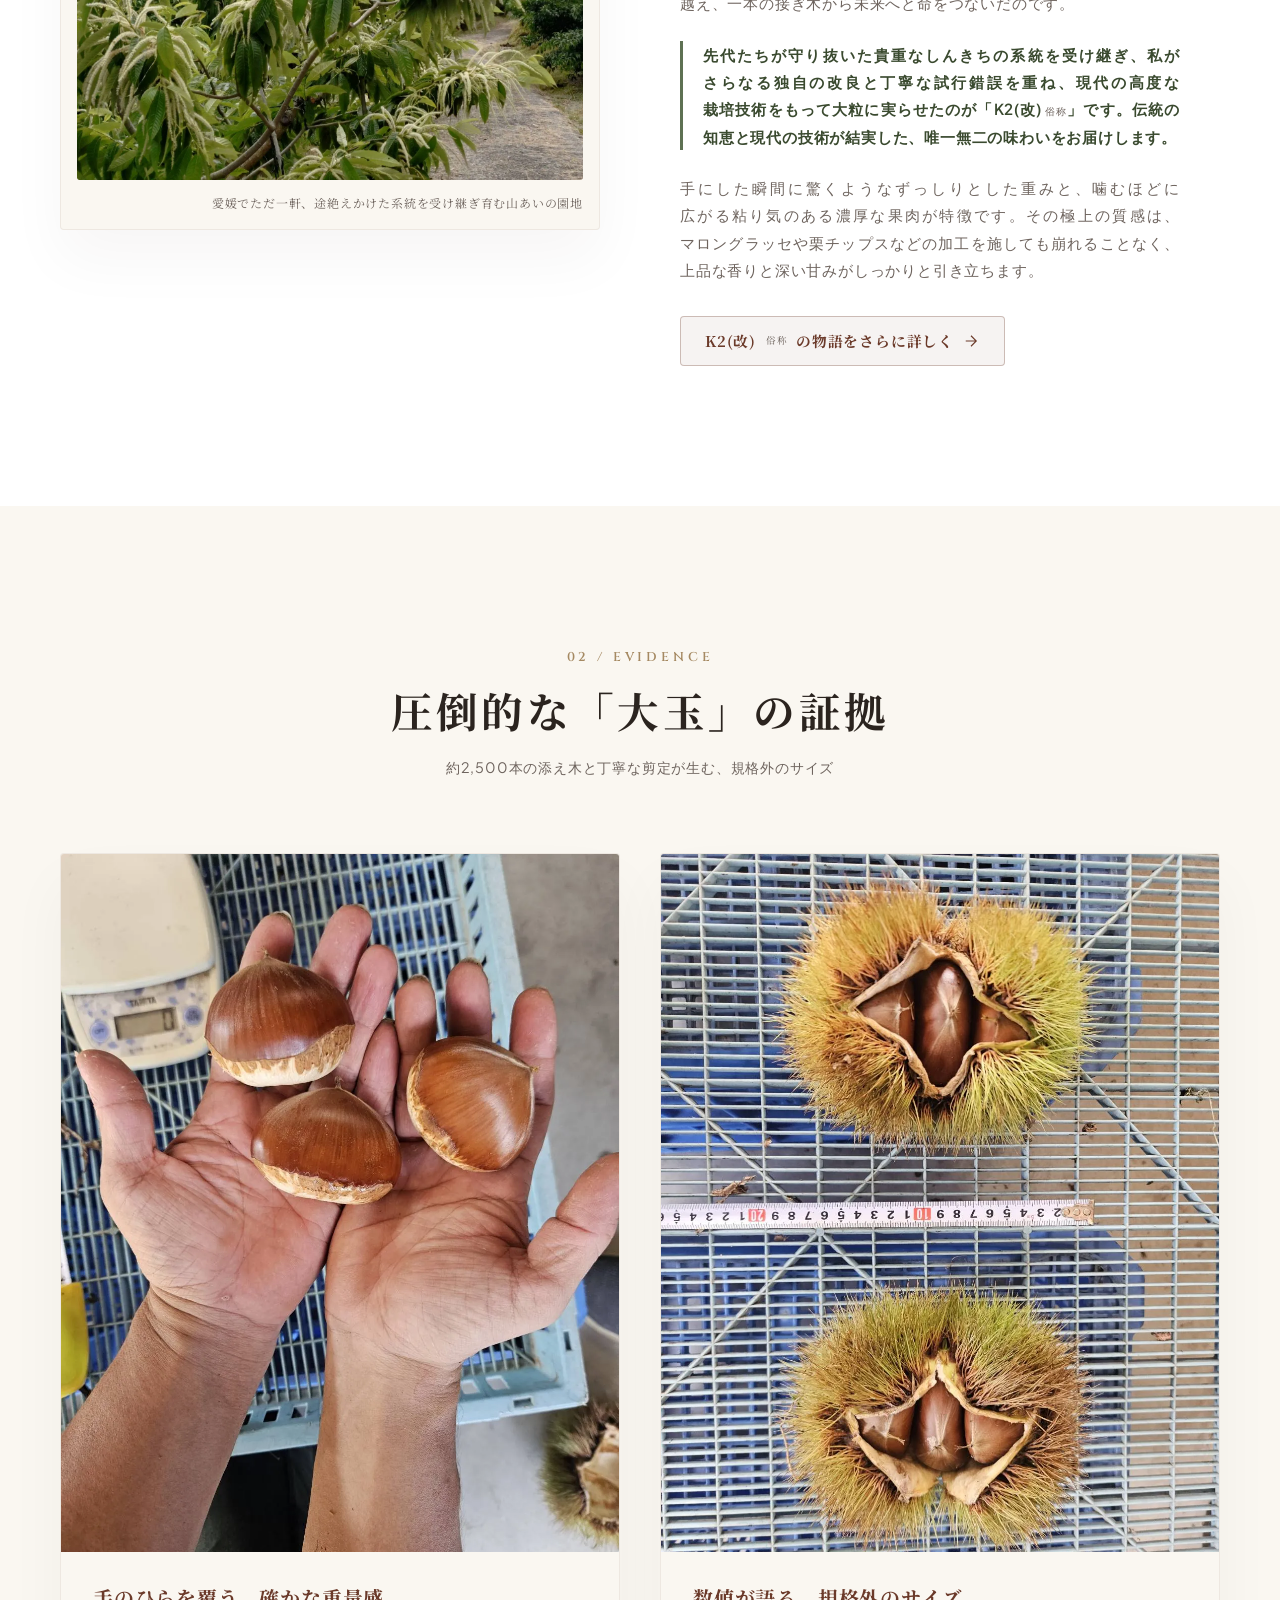
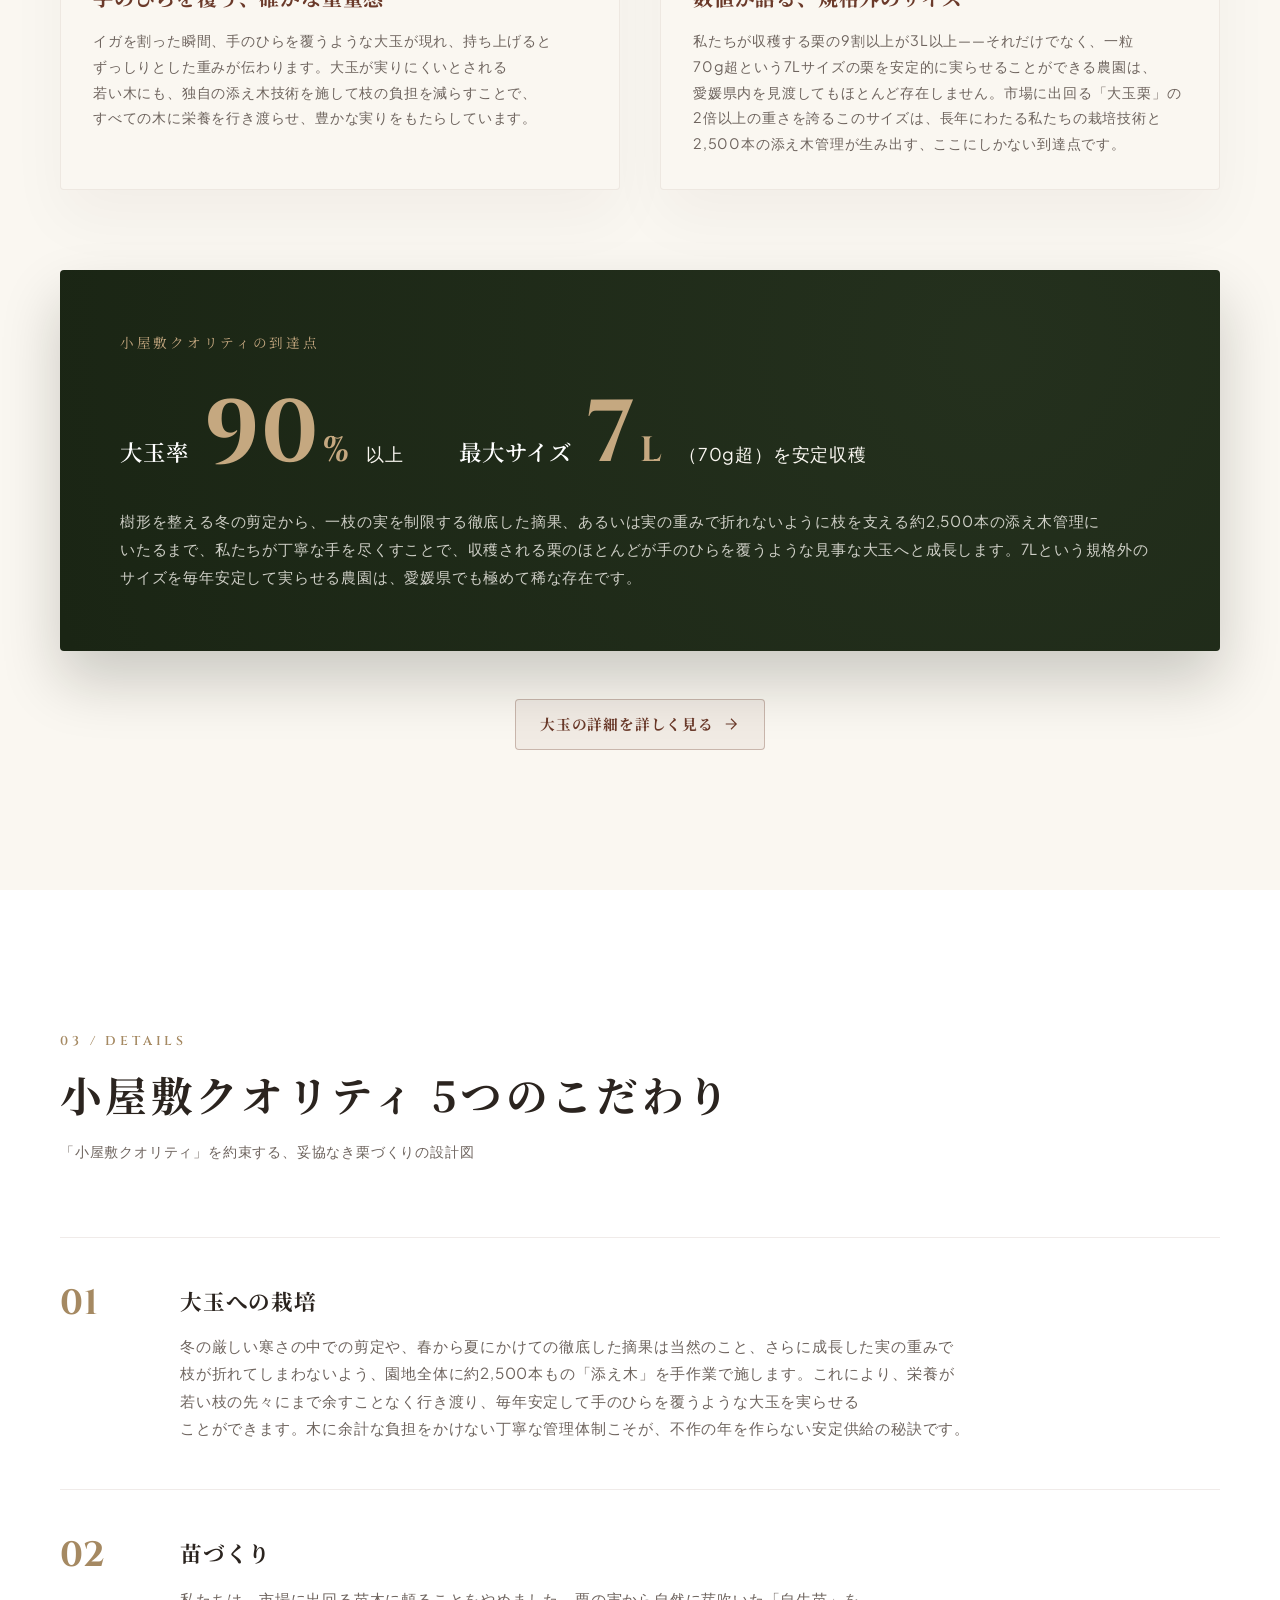
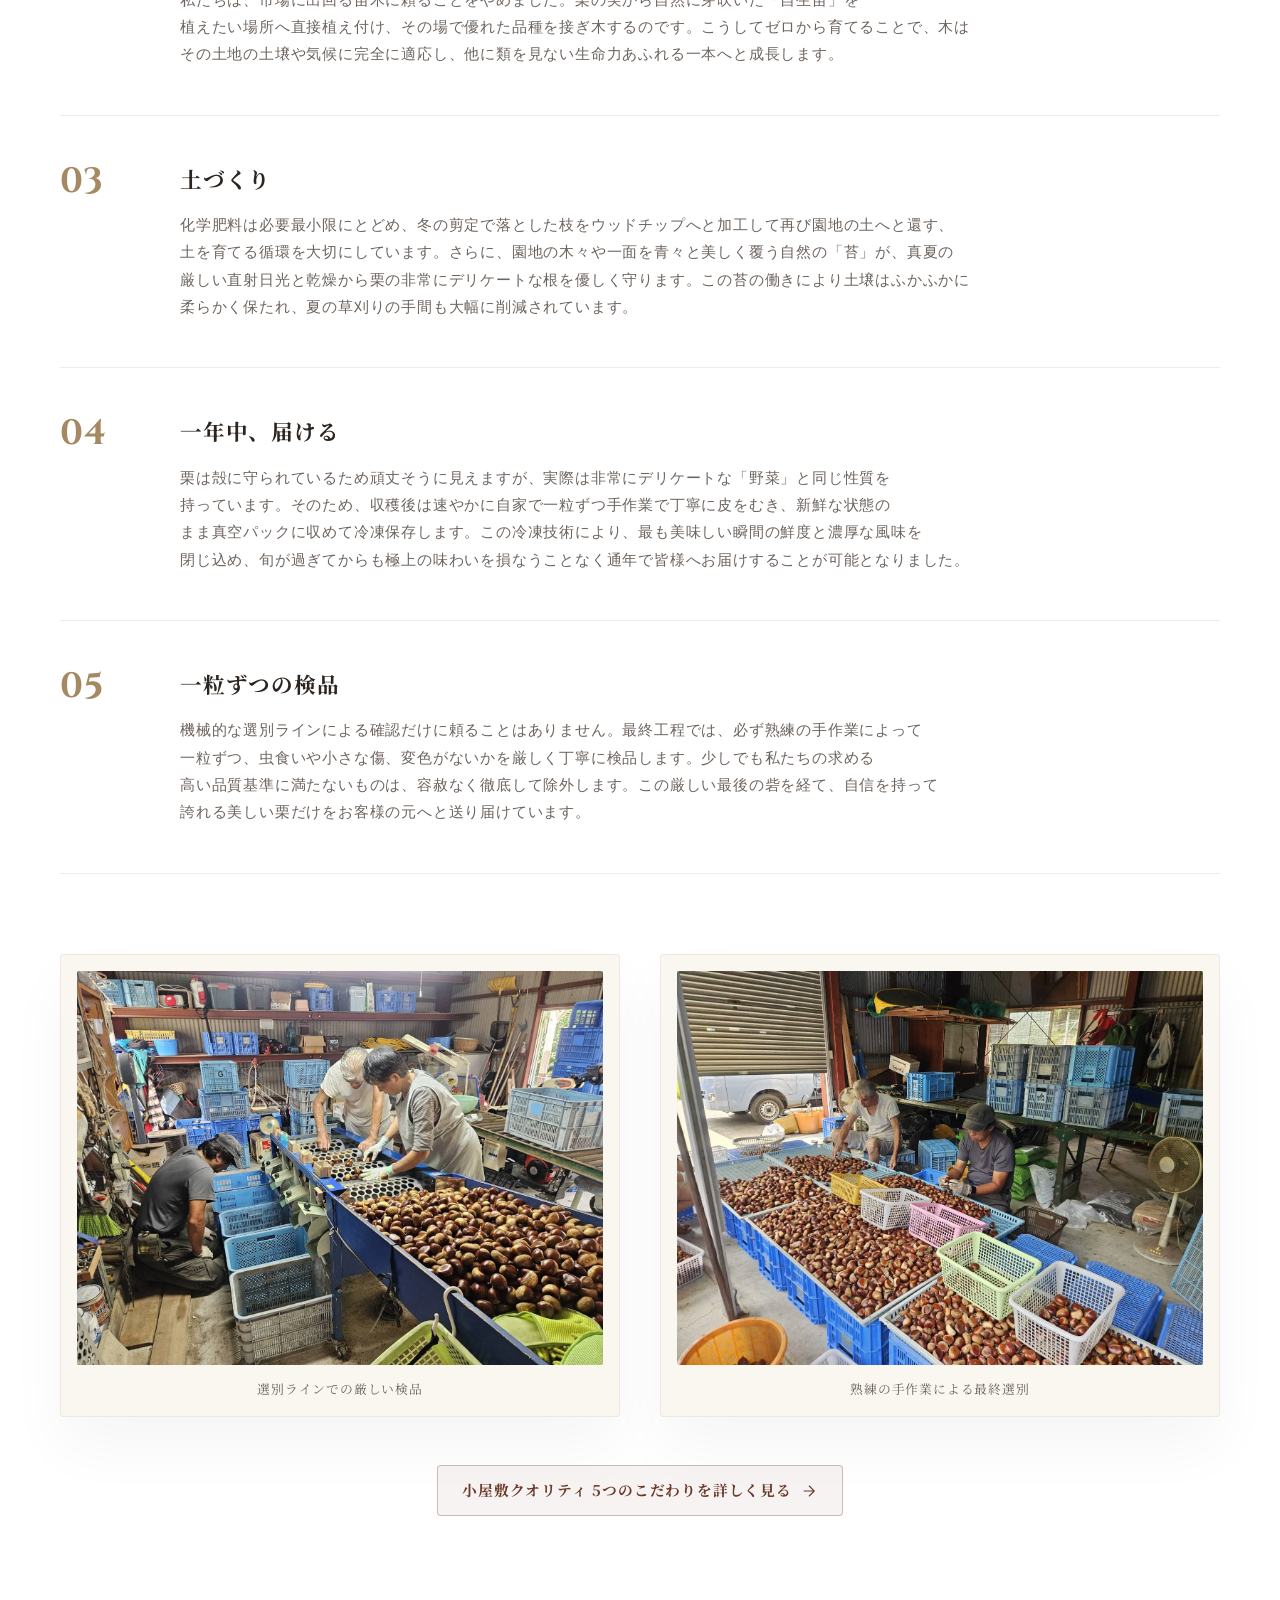
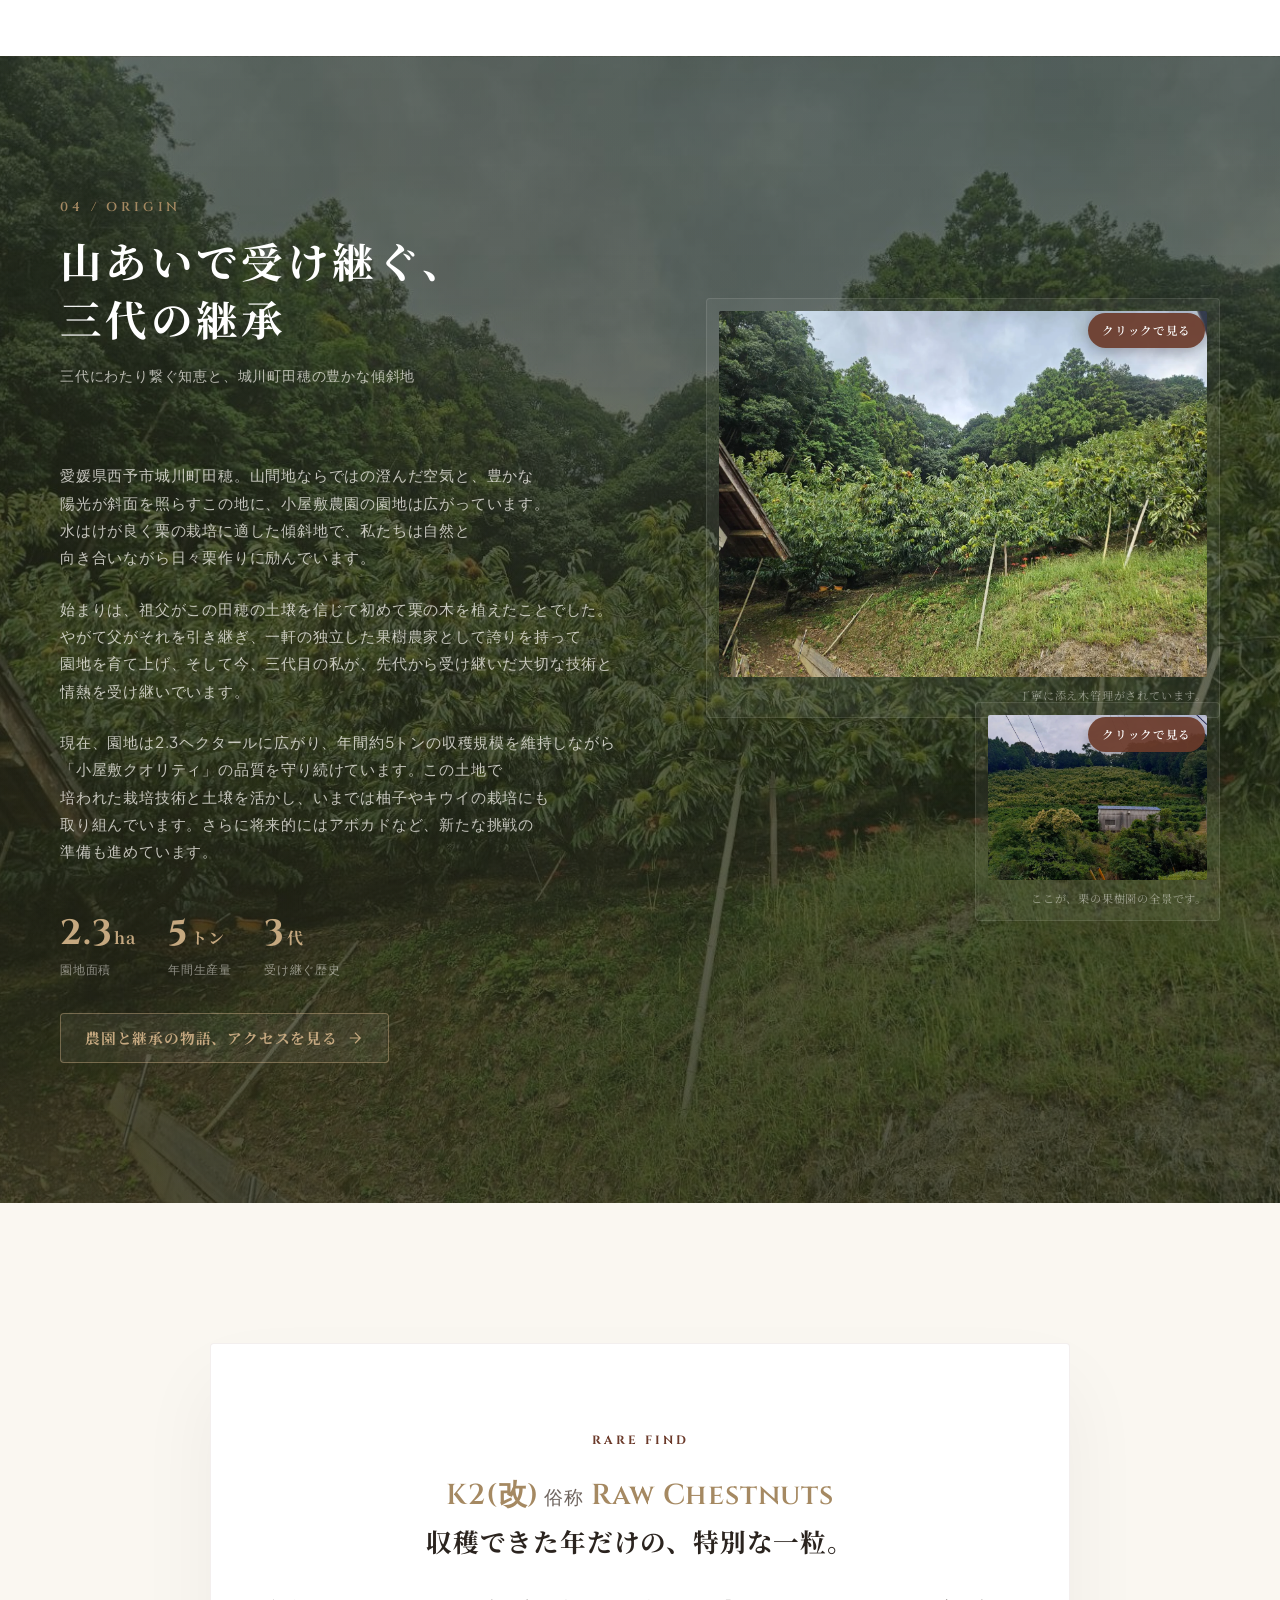
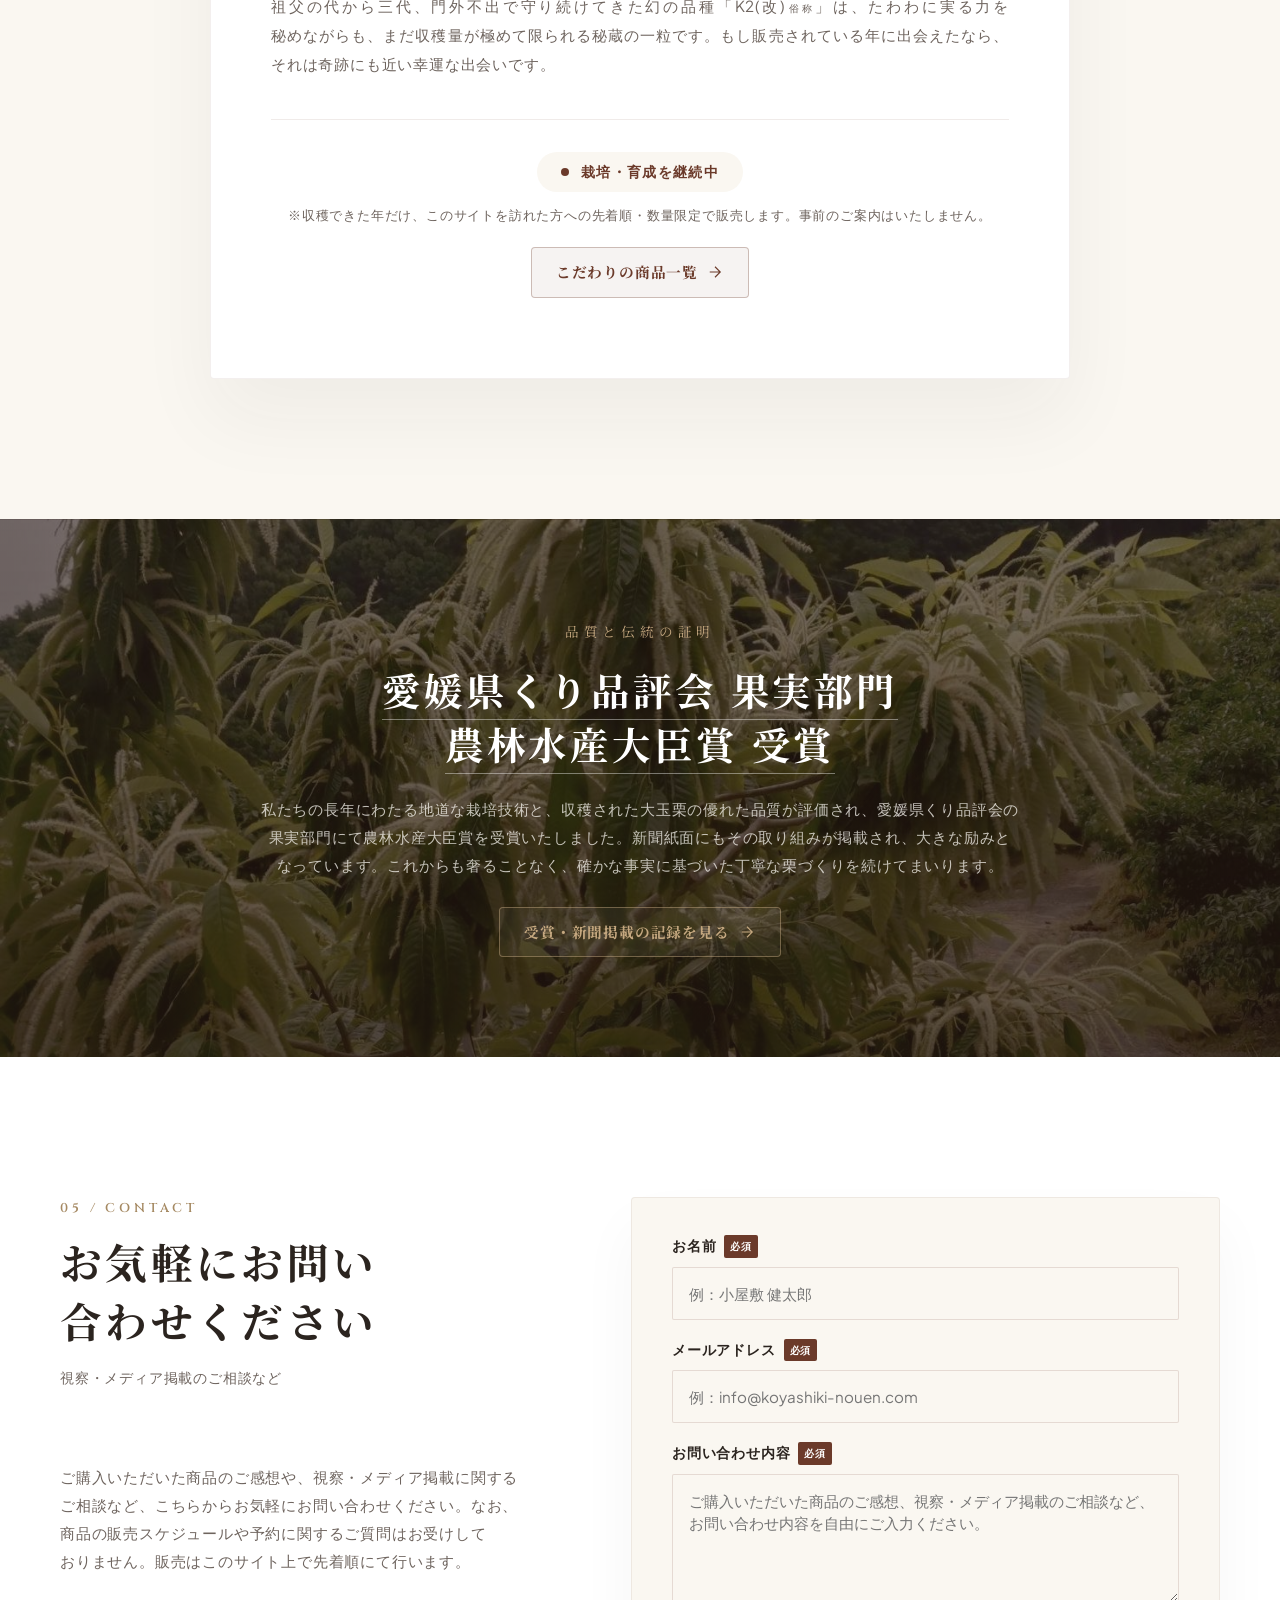
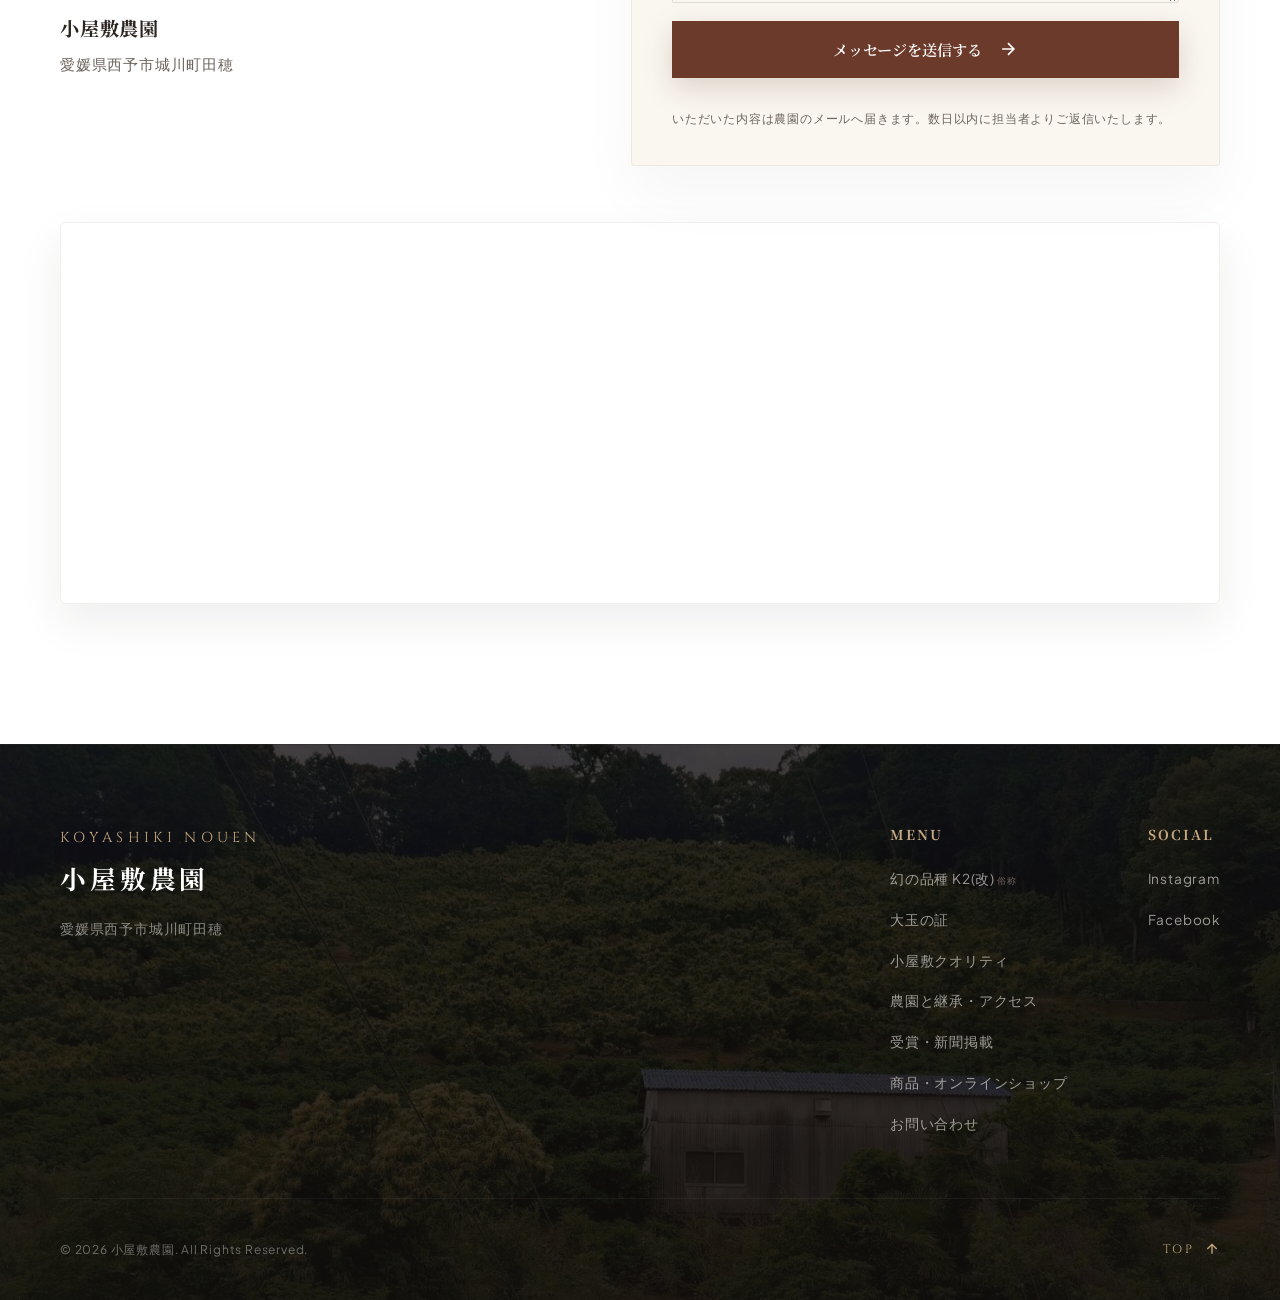
==== commit 8f216b49: "deploy: 小屋敷農園サイト 更新" ====
--- a/index.html
+++ b/index.html
@@ -35,7 +35,7 @@
   <link rel="preconnect" href="https://fonts.gstatic.com" crossorigin>
   <link href="https://fonts.googleapis.com/css2?family=Cinzel:wght@400;600&family=Noto+Serif+JP:wght@300;400;600;700&family=Plus+Jakarta+Sans:wght@300;400;600&display=swap" rel="stylesheet">
   
-  <link rel="stylesheet" href="style.css?v=8">
+  <link rel="stylesheet" href="style.css?v=9">
   
   <!-- JSON-LD -->
   <script type="application/ld+json">
@@ -198,7 +198,7 @@
             </h3>
             <div class="story-body">
               <p>
-                かつて愛媛で、試験的に育てられた「K1」という栗がありました。その改良として大きな期待を背負い生まれたのが、通称「K2<span class="nickname">俗称</span>」、またの名を「しんきち」と呼ばれる栗です。しかし、いずれもあまりに栽培が難しく、品種登録されることも市場に出回ることもないまま、ほとんど世に知られない「幻の系統」のままでした。
+                かつて愛媛で、試験的に育てられた「K1」という栗がありました。その改良として大きな期待を背負い生まれたのが、通称「K2<span class="nickname">俗称</span>」、またの名を「しんきち」と呼ばれる栗です。しかし、いずれもあまりに栽培が難しく、品種登録されることも市場に出回ることもないまま、ほとんど世に知られない「幻の栗」
               </p>
               <p>
                 しかし、その圧倒的な大玉の魅力と類いまれな果肉の粘り気というポテンシャルを信じ、愛媛で唯一その系統を絶やすことなく、ひっそりと守り育て続けてきたのが私たちでした。幾多の困難を乗り越え、一本の接ぎ木から未来へと命をつないだのです。
@@ -322,7 +322,7 @@
             <div class="pillar-number">03</div>
             <div class="pillar-info">
               <h3>土づくり</h3>
-              <p>外部から持ち込む化学堆肥などは一切使用せず、冬の剪定で落とした枝をウッドチップへと加工し、再び園地の土へと還す完全な循環型農業を実践しています。さらに、園地の木々や一面を青々と美しく覆う自然の「苔」が、真夏の厳しい直射日光と乾燥から栗の非常にデリケートな根を優しく守ります。この苔の働きにより土壌はふかふかに柔らかく保たれ、夏の草刈りの手間も大幅に削減されています。</p>
+              <p>化学肥料は必要最小限にとどめ、冬の剪定で落とした枝をウッドチップへと加工して再び園地の土へと還す、土を育てる循環を大切にしています。さらに、園地の木々や一面を青々と美しく覆う自然の「苔」が、真夏の厳しい直射日光と乾燥から栗の非常にデリケートな根を優しく守ります。この苔の働きにより土壌はふかふかに柔らかく保たれ、夏の草刈りの手間も大幅に削減されています。</p>
             </div>
           </div>
 
@@ -393,7 +393,7 @@
                 始まりは、祖父がこの田穂の土壌を信じて初めて栗の木を植えたことでした。やがて父がそれを引き継ぎ、一軒の独立した果樹農家として誇りを持って園地を育て上げ、そして今、三代目の私が、先代から受け継いだ大切な技術と情熱を受け継いでいます。
               </p>
               <p>
-                現在、園地は2.3ヘクタールに広がり、年間約6トンの収穫規模を維持しながら「小屋敷クオリティ」の品質を守り続けています。この土地で培われた栽培技術と土壌を活かし、将来的には柚子やキウイ、アボカドの栽培も視野に入れ、新たな挑戦の準備を進めています。
+                現在、園地は2.3ヘクタールに広がり、年間約5トンの収穫規模を維持しながら「小屋敷クオリティ」の品質を守り続けています。この土地で培われた栽培技術と土壌を活かし、いまでは柚子やキウイの栽培にも取り組んでいます。さらに将来的にはアボカドなど、新たな挑戦の準備も進めています。
               </p>
             </div>
 
@@ -403,7 +403,7 @@
                 <span class="badge-txt">園地面積</span>
               </div>
               <div class="f-badge">
-                <span class="badge-num">6<span class="unit">トン</span></span>
+                <span class="badge-num">5<span class="unit">トン</span></span>
                 <span class="badge-txt">年間生産量</span>
               </div>
               <div class="f-badge">
@@ -454,7 +454,7 @@
           </h2>
           
           <p class="preview-desc">
-            祖父の代から三代、門外不出で守り続けてきた幻の品種「K2(改)<span class="nickname">俗称</span>」。たわわに実る力を秘めながらも、まだ収穫量が極めて限られる秘蔵の一粒です。もし販売されている年に出会えたなら、それは奇跡にも近い幸運な出会いです。
+            祖父の代から三代、門外不出で守り続けてきた幻の品種「K2(改)<span class="nickname">俗称</span>」は、たわわに実る力を秘めながらも、まだ収穫量が極めて限られる秘蔵の一粒です。もし販売されている年に出会えたなら、それは奇跡にも近い幸運な出会いです。
           </p>
 
           <div class="preview-status-card">
--- a/style.css
+++ b/style.css
@@ -508,6 +508,7 @@
   color: var(--color-chestnut);
   position: relative;
   display: inline-block;
+  margin-left: 0.7em; /* 2行目「愛媛から」を少し下げる「ずらし」演出（控えめ） */
 }
 
 .hero-title .line-en {
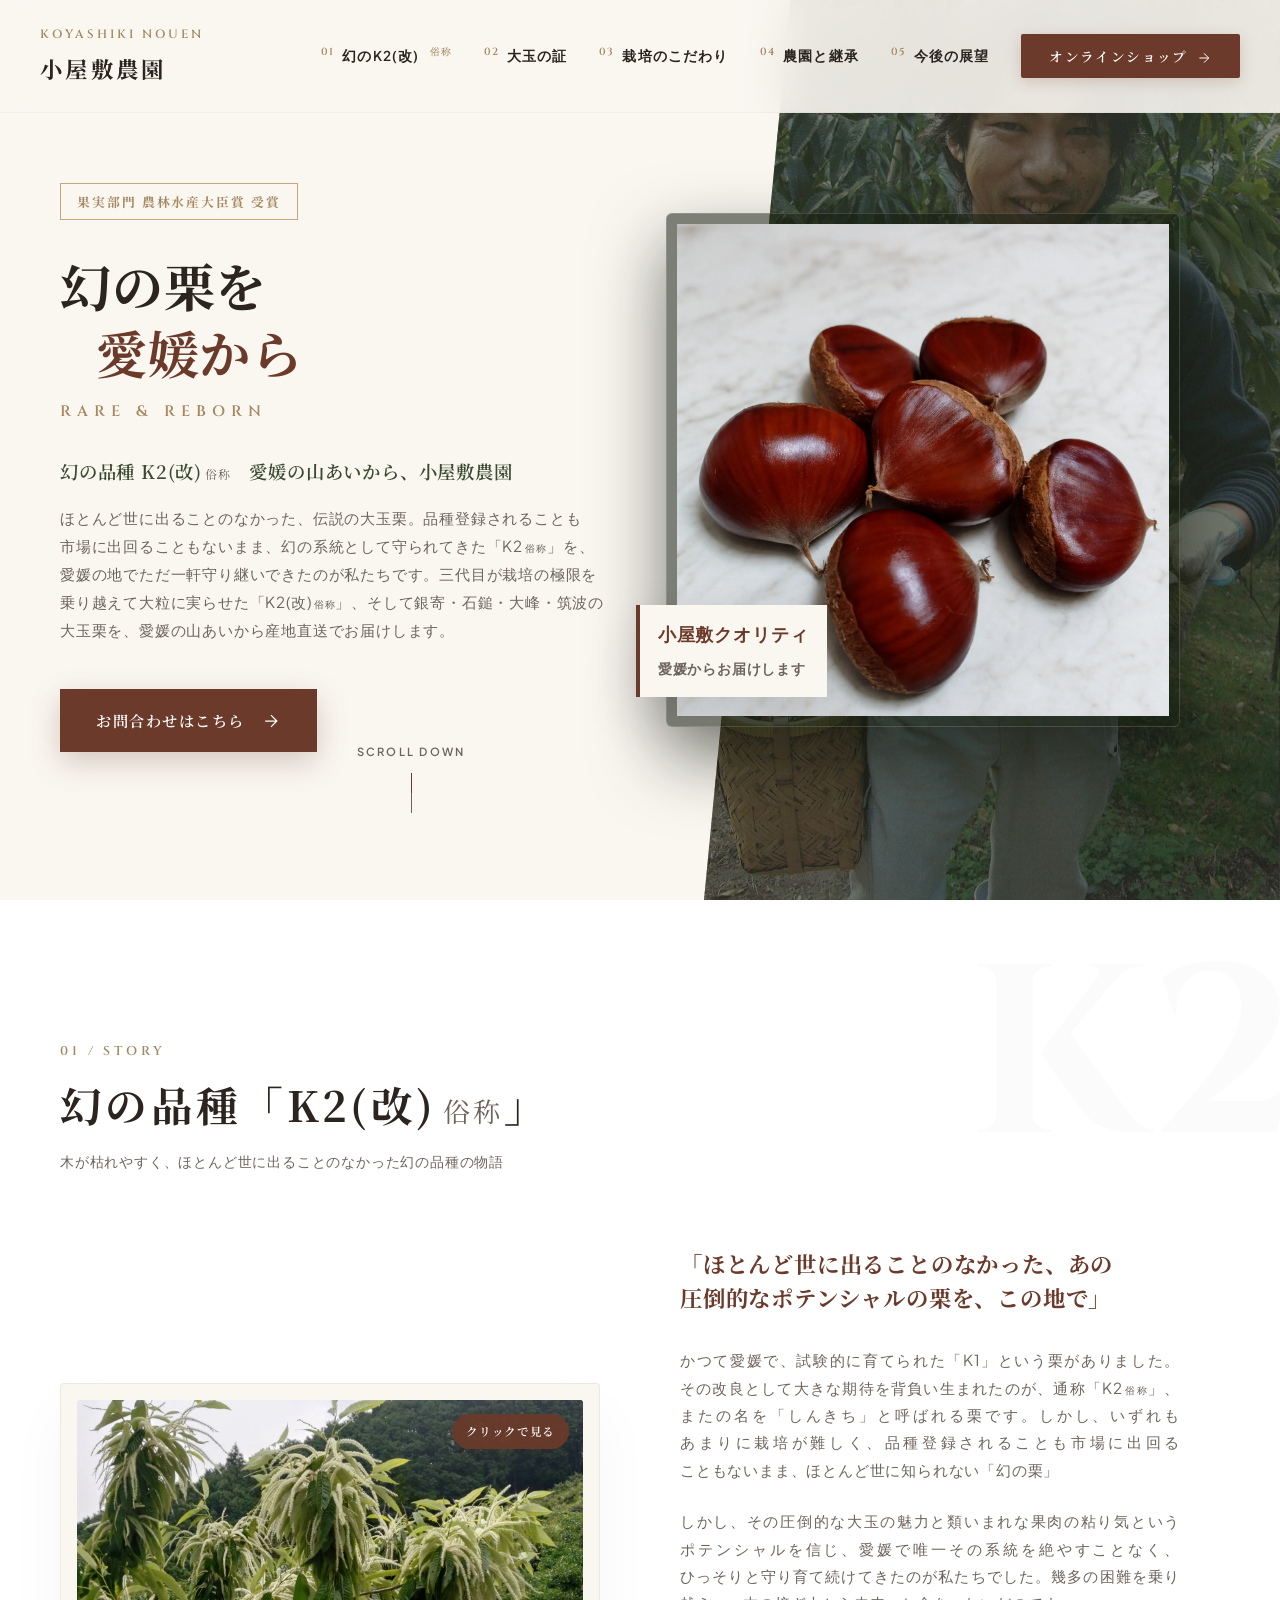
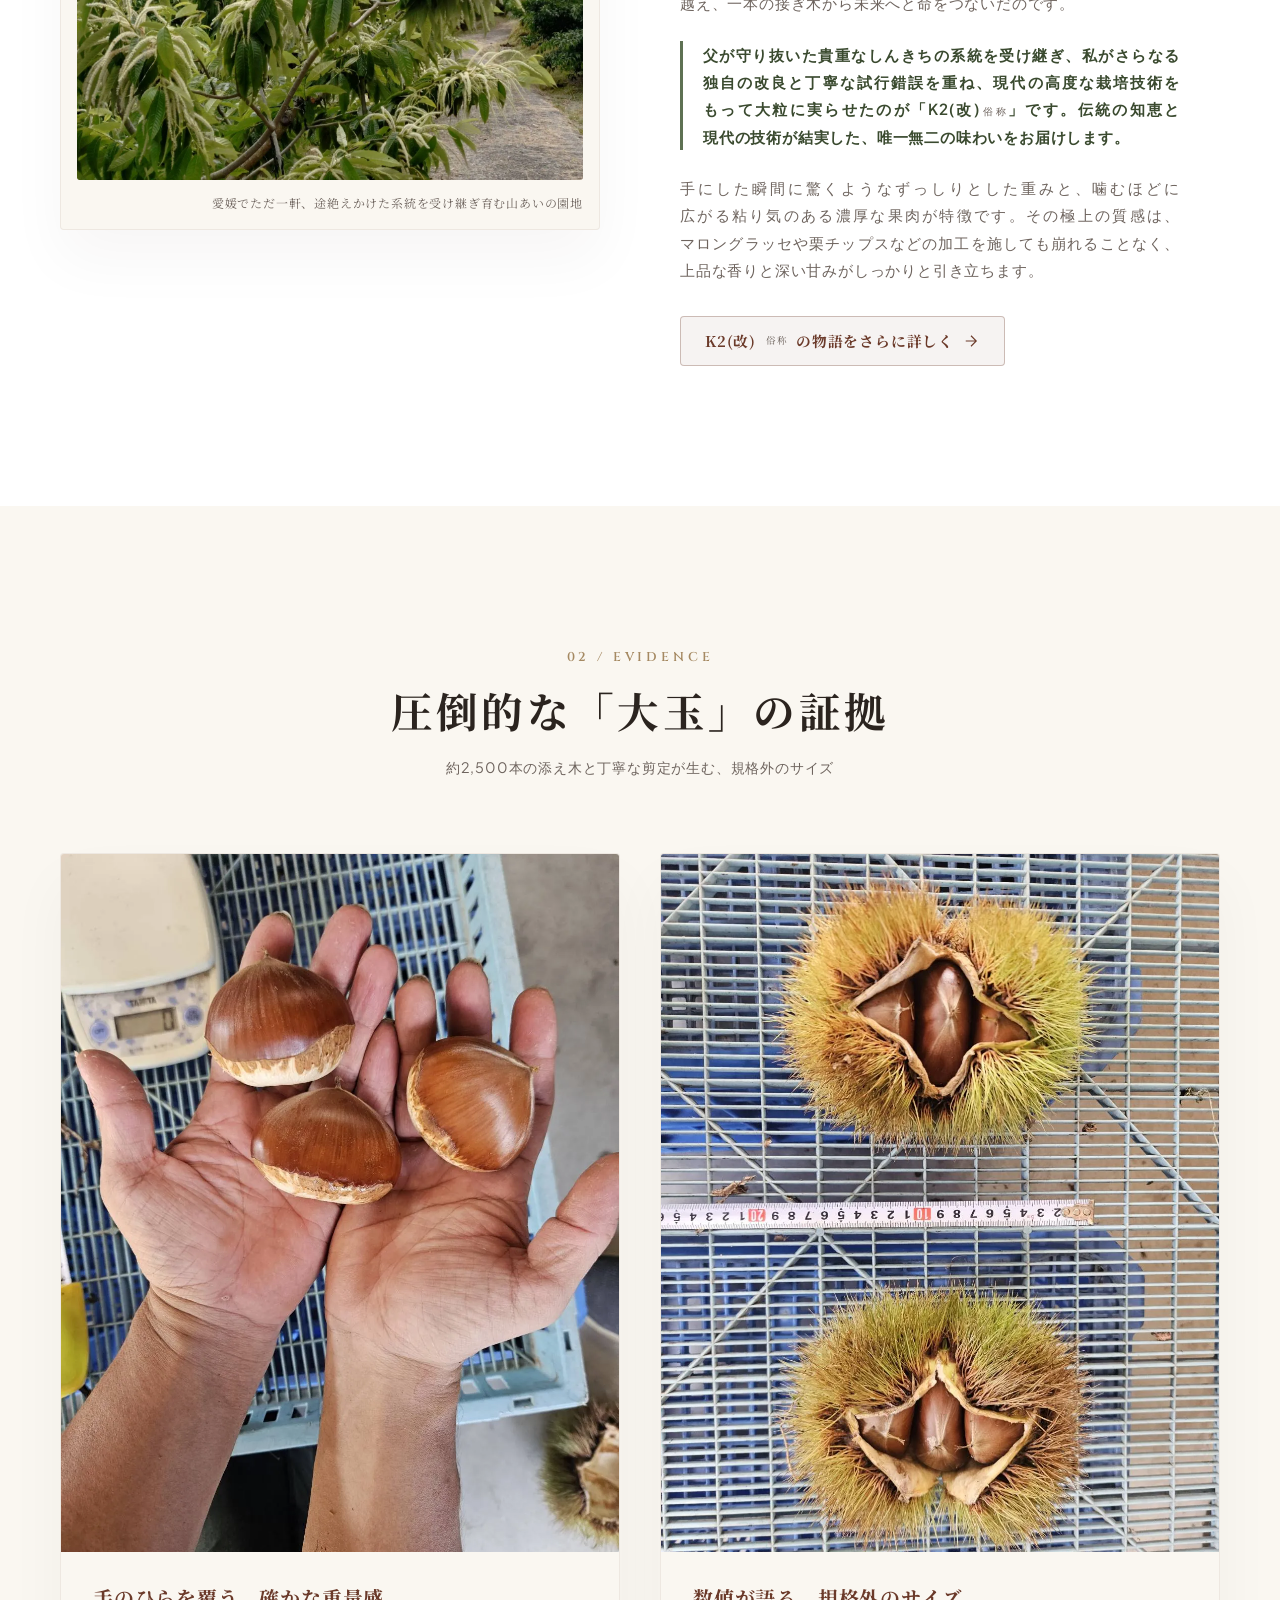
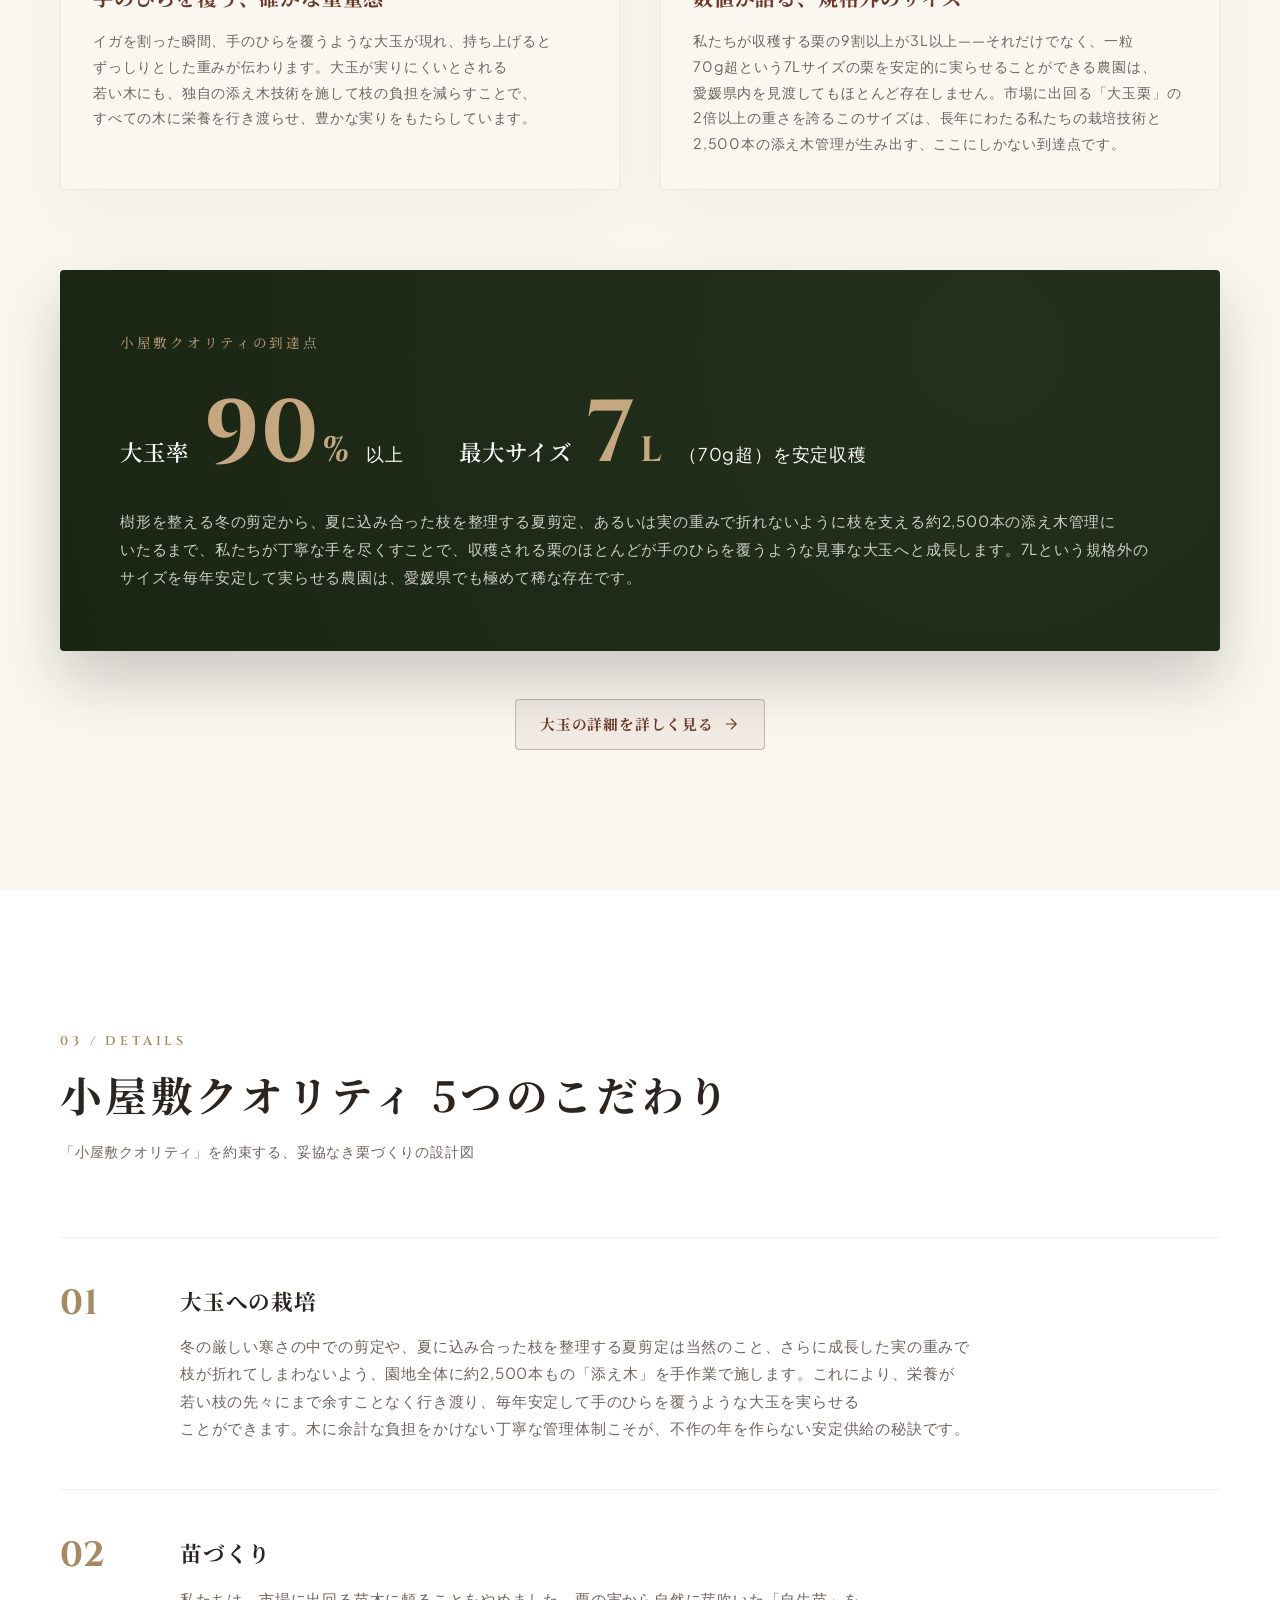
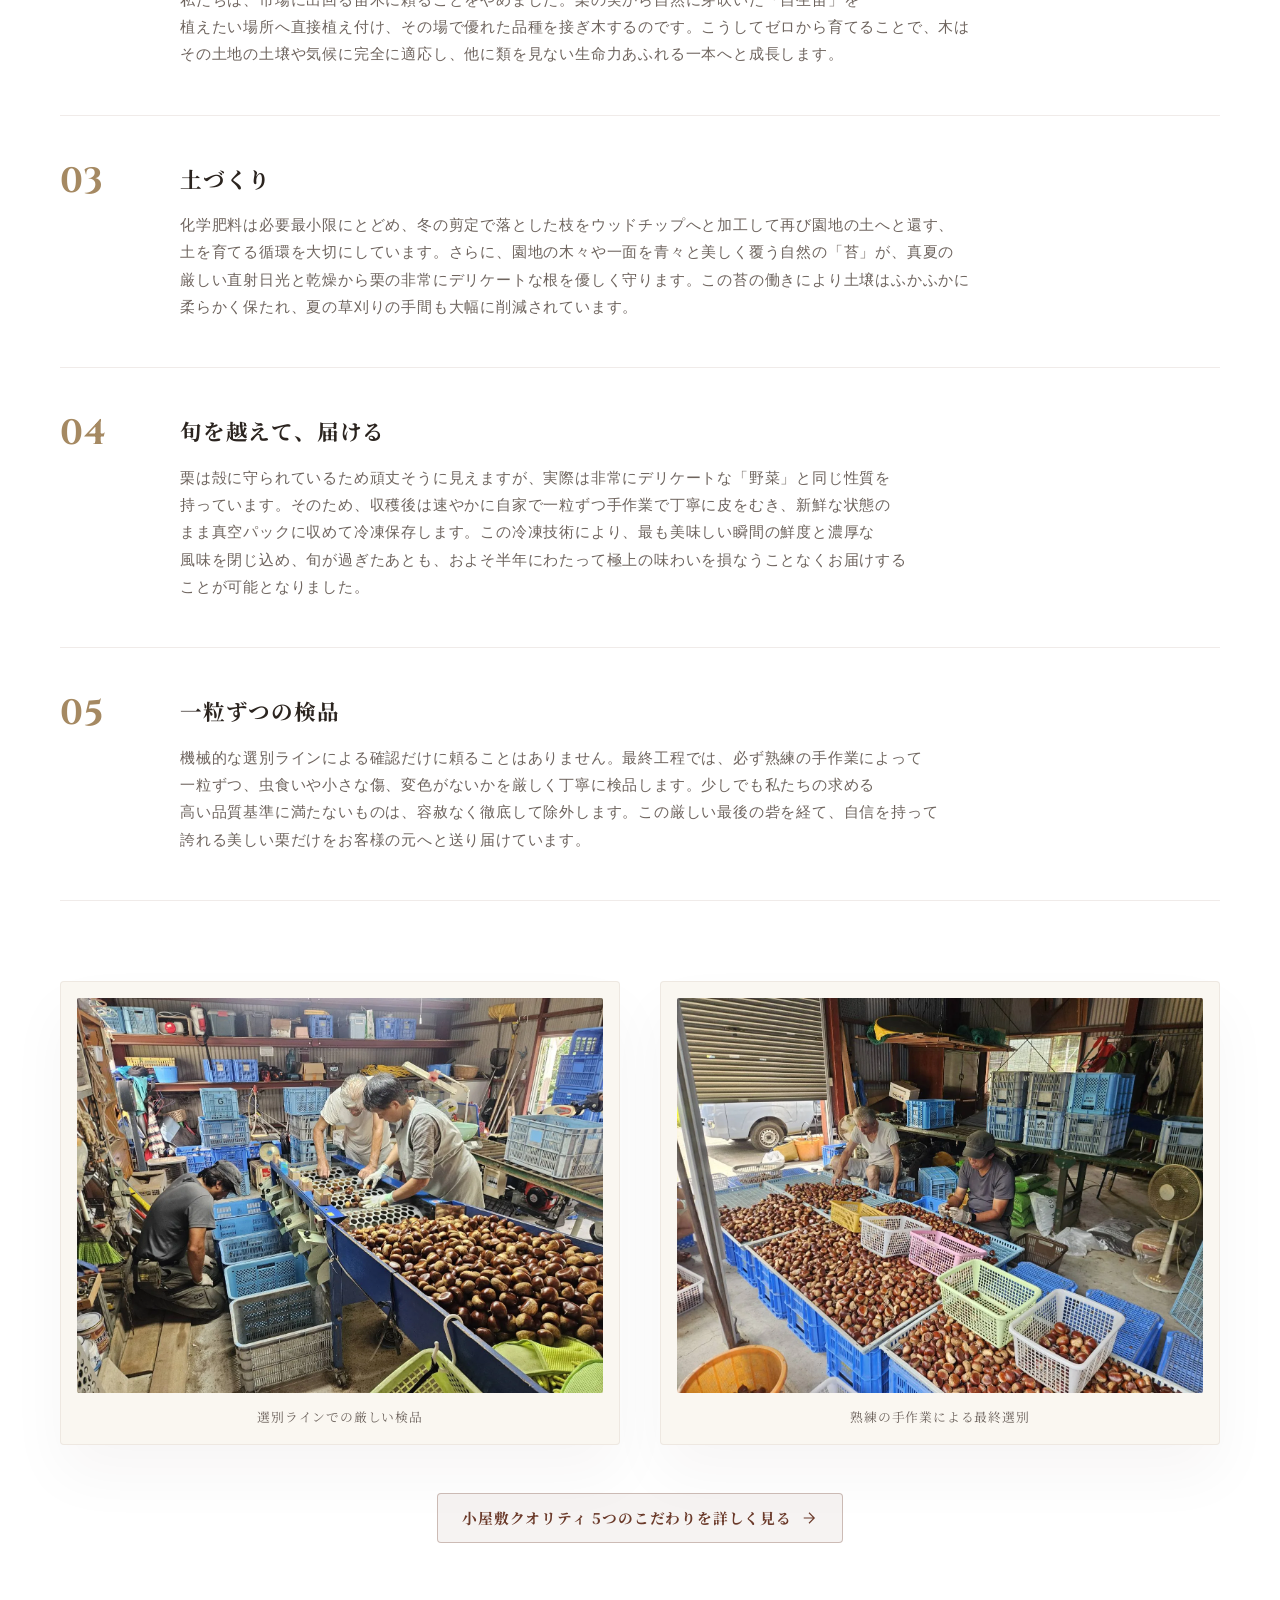
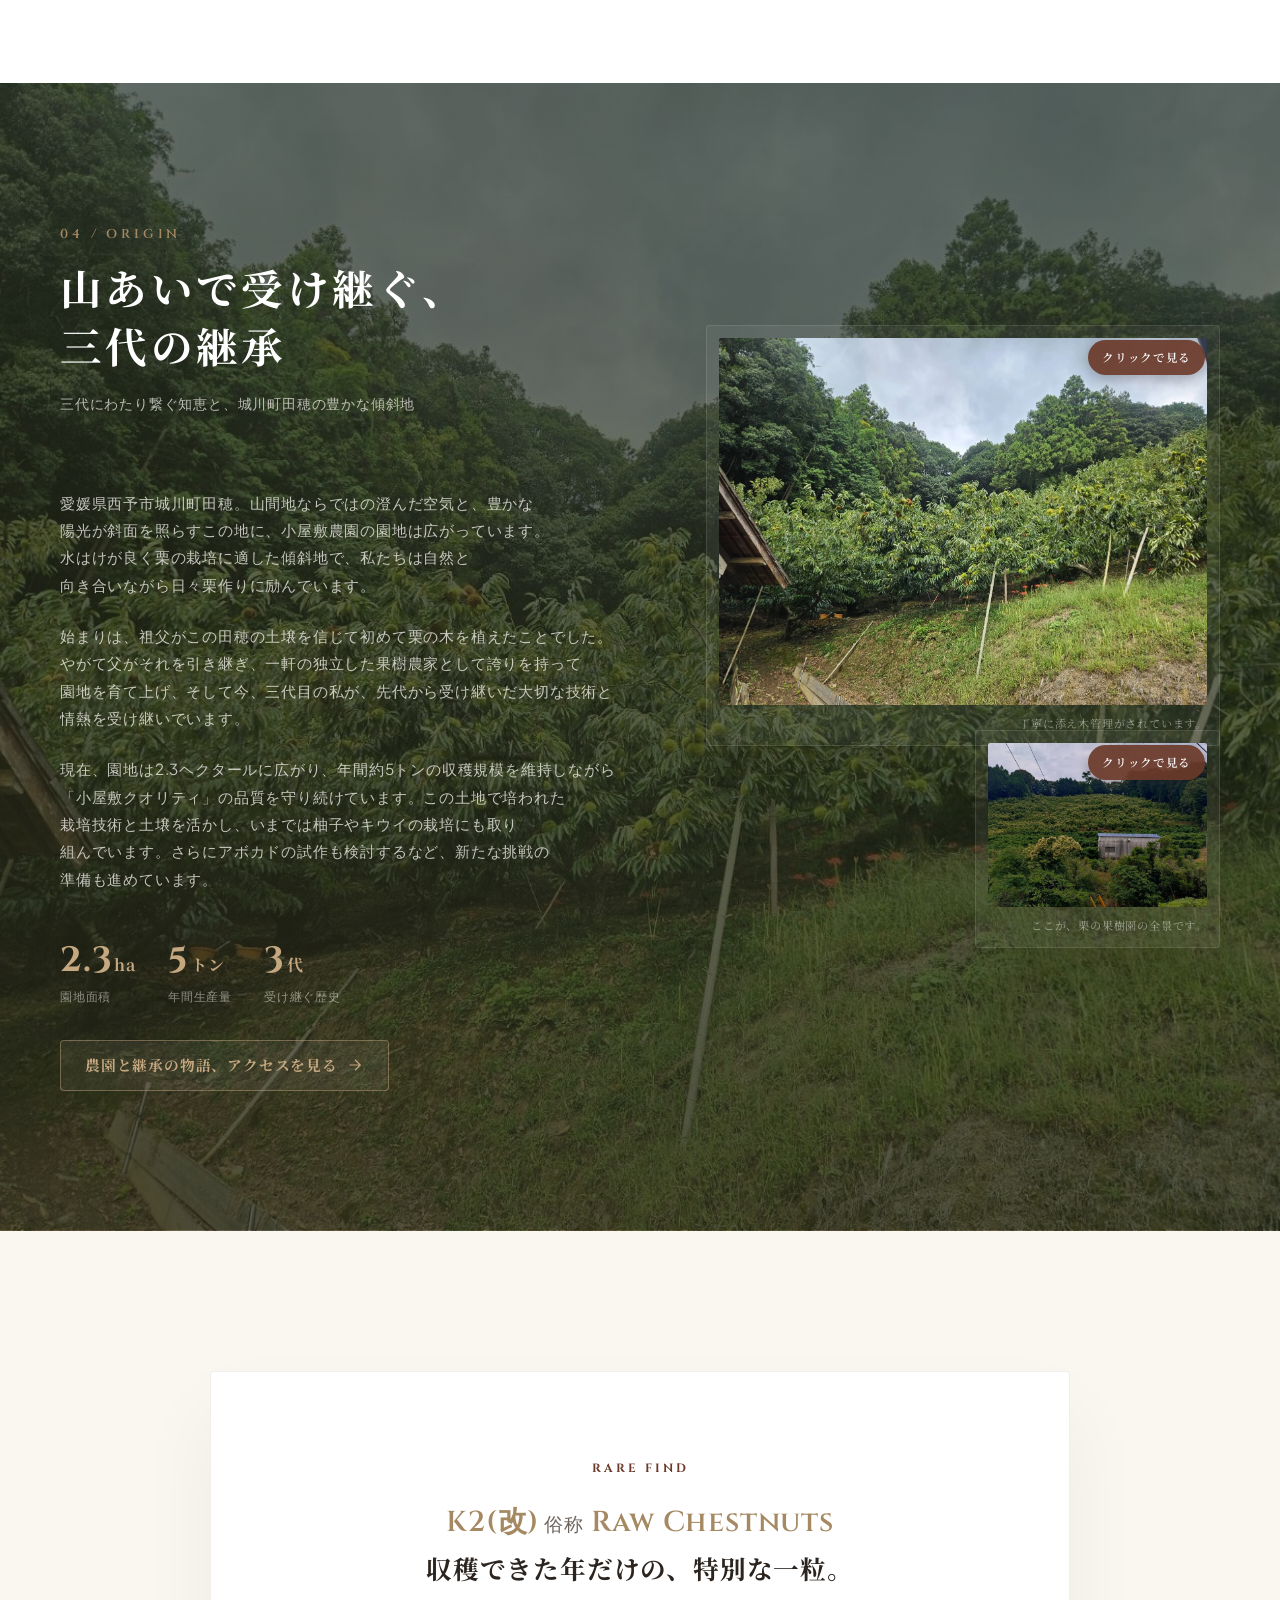
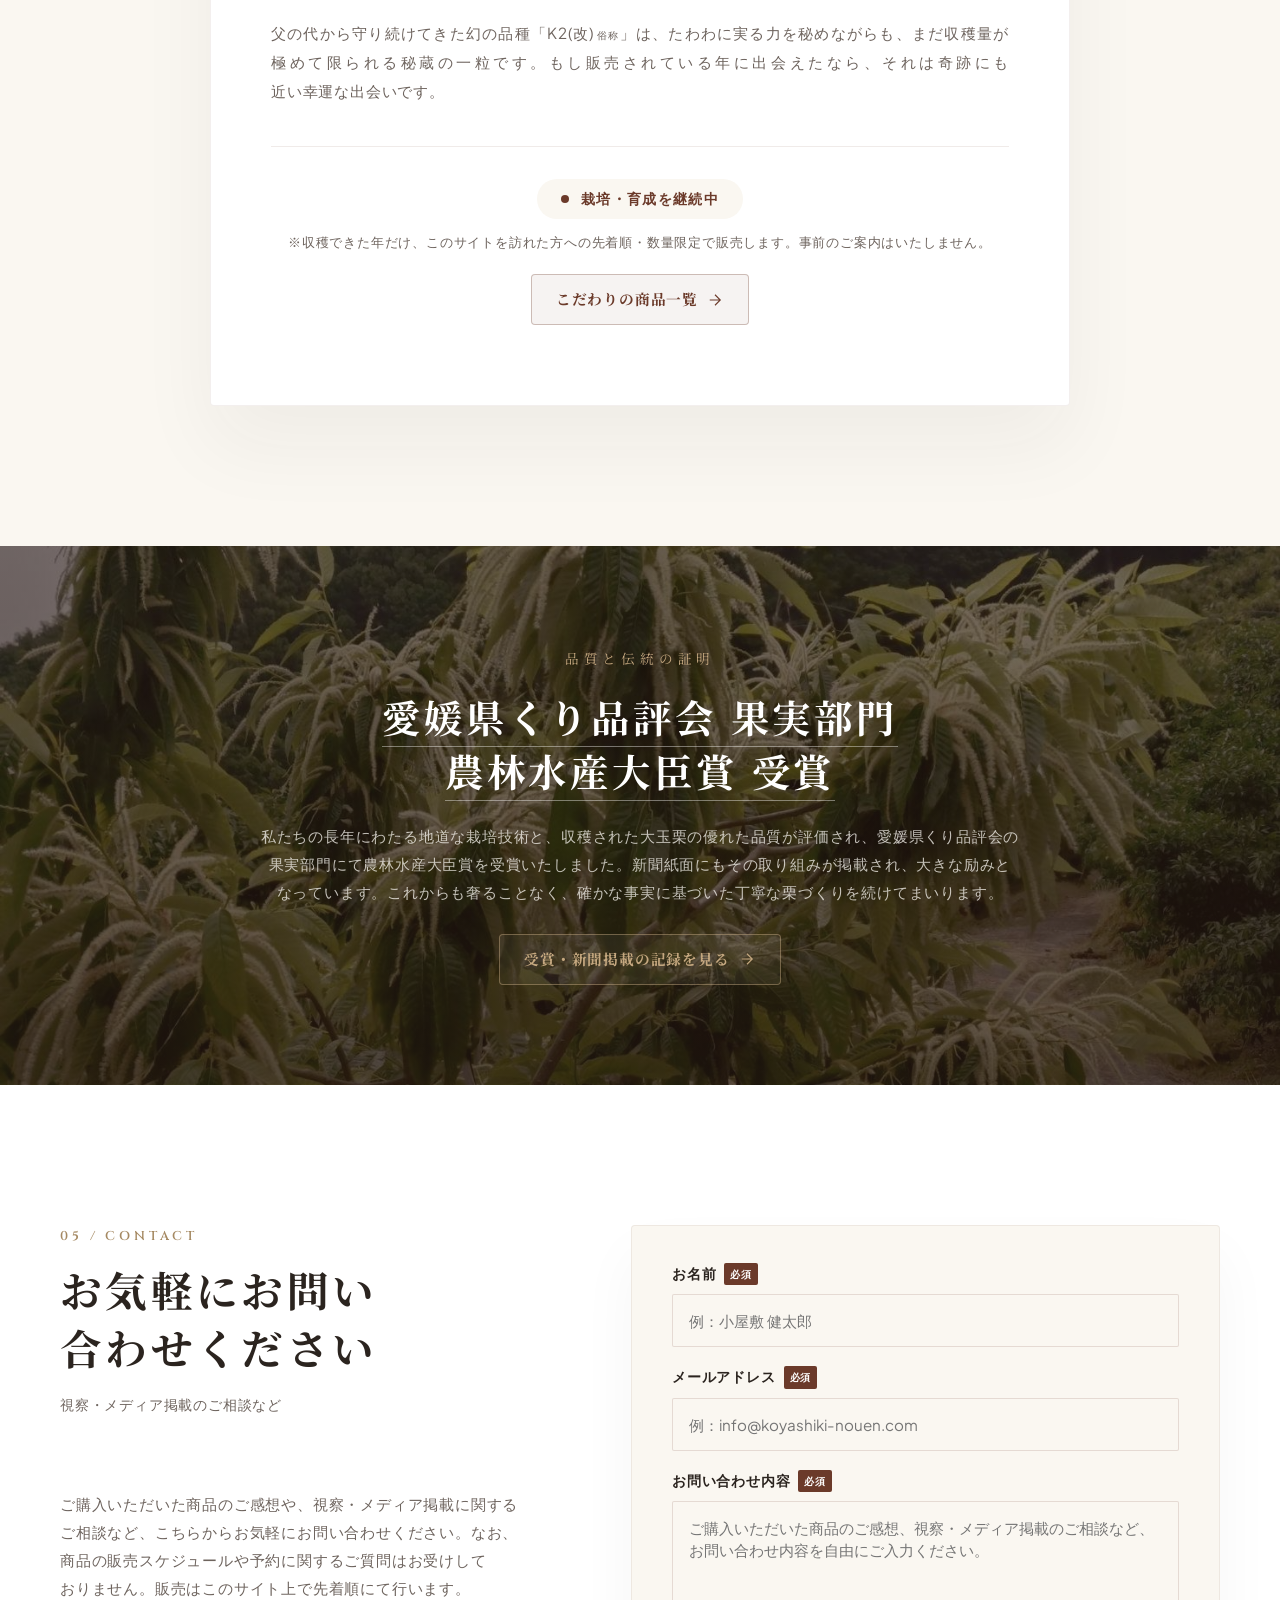
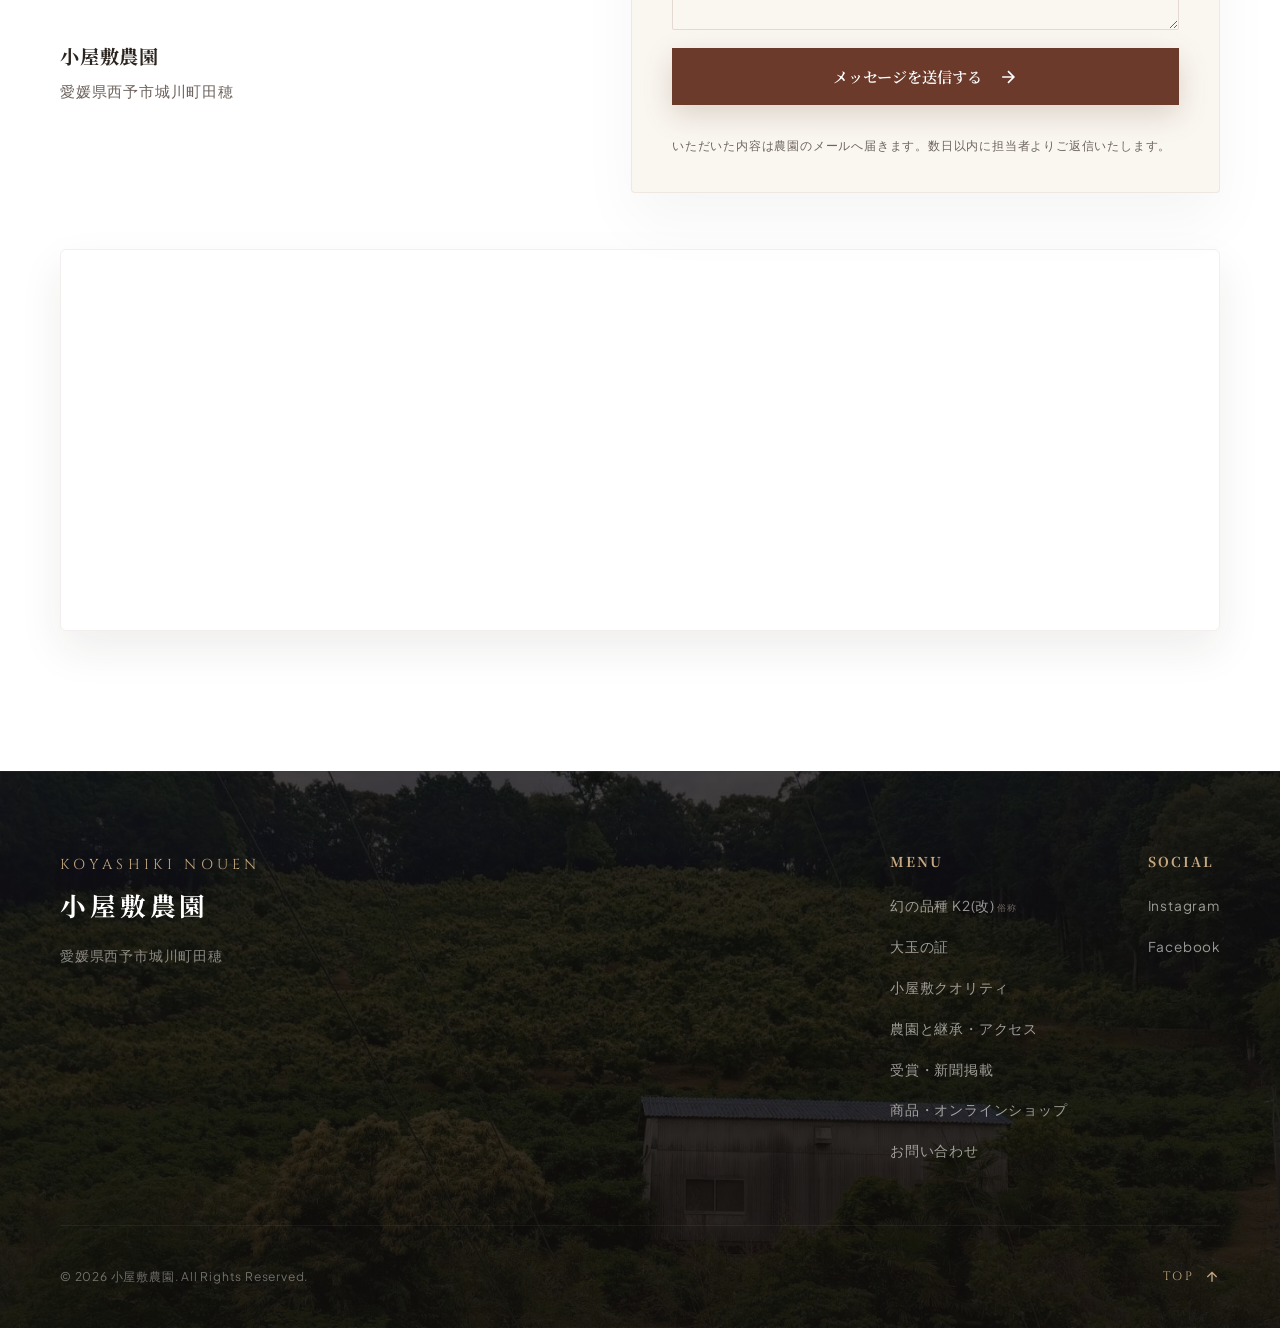
==== commit 3fd65254: "deploy: 小屋敷農園サイト 更新" ====
--- a/index.html
+++ b/index.html
@@ -150,7 +150,7 @@
           <div class="hero-intro">
             <p class="sub-copy">幻の品種 K2(改)<span class="nickname">俗称</span>　愛媛の山あいから、小屋敷農園</p>
             <p class="desc">
-              ついに世に出ることのなかった、伝説の大玉栗。品種登録されることも市場に出回ることもないまま、幻の系統として守られてきた「K2<span class="nickname">俗称</span>」を、愛媛の地でただ一軒守り継いできたのが私たちです。三代目が栽培の極限を乗り越えて大粒に実らせた「K2(改)<span class="nickname">俗称</span>」、そして銀寄・石鎚・大峰・筑波の大玉栗を、愛媛の山あいから産地直送でお届けします。
+              ほとんど世に出ることのなかった、伝説の大玉栗。品種登録されることも市場に出回ることもないまま、幻の系統として守られてきた「K2<span class="nickname">俗称</span>」を、愛媛の地でただ一軒守り継いできたのが私たちです。三代目が栽培の極限を乗り越えて大粒に実らせた「K2(改)<span class="nickname">俗称</span>」、そして銀寄・石鎚・大峰・筑波の大玉栗を、愛媛の山あいから産地直送でお届けします。
             </p>
           </div>
 
@@ -177,7 +177,7 @@
         <div class="section-title-area">
           <span class="section-num">01 / STORY</span>
           <h2 class="section-title-main">幻の品種「K2(改)<span class="nickname">俗称</span>」</h2>
-          <p class="section-subtitle">木が枯れやすく、ついに世に出ることのなかった幻の品種の物語</p>
+          <p class="section-subtitle">木が枯れやすく、ほとんど世に出ることのなかった幻の品種の物語</p>
         </div>
 
         <div class="story-layout">
@@ -194,7 +194,7 @@
 
           <div class="story-desc-box">
             <h3 class="story-lead">
-              「ついに世に出ることのなかった、あの圧倒的なポテンシャルの栗を、この地で」
+              「ほとんど世に出ることのなかった、あの圧倒的なポテンシャルの栗を、この地で」
             </h3>
             <div class="story-body">
               <p>
@@ -204,7 +204,7 @@
                 しかし、その圧倒的な大玉の魅力と類いまれな果肉の粘り気というポテンシャルを信じ、愛媛で唯一その系統を絶やすことなく、ひっそりと守り育て続けてきたのが私たちでした。幾多の困難を乗り越え、一本の接ぎ木から未来へと命をつないだのです。
               </p>
               <p class="highlight-p">
-                先代たちが守り抜いた貴重なしんきちの系統を受け継ぎ、私がさらなる独自の改良と丁寧な試行錯誤を重ね、現代の高度な栽培技術をもって大粒に実らせたのが「K2(改)<span class="nickname">俗称</span>」です。伝統の知恵と現代の技術が結実した、唯一無二の味わいをお届けします。
+                父が守り抜いた貴重なしんきちの系統を受け継ぎ、私がさらなる独自の改良と丁寧な試行錯誤を重ね、現代の高度な栽培技術をもって大粒に実らせたのが「K2(改)<span class="nickname">俗称</span>」です。伝統の知恵と現代の技術が結実した、唯一無二の味わいをお届けします。
               </p>
               <p>
                 手にした瞬間に驚くようなずっしりとした重みと、噛むほどに広がる粘り気のある濃厚な果肉が特徴です。その極上の質感は、マロングラッセや栗チップスなどの加工を施しても崩れることなく、上品な香りと深い甘みがしっかりと引き立ちます。
@@ -276,7 +276,7 @@
               </div>
             </div>
             <p class="banner-text">
-              樹形を整える冬の剪定から、一枝の実を制限する徹底した摘果、あるいは実の重みで折れないように枝を支える約2,500本の添え木管理にいたるまで、私たちが丁寧な手を尽くすことで、収穫される栗のほとんどが手のひらを覆うような見事な大玉へと成長します。7Lという規格外のサイズを毎年安定して実らせる農園は、愛媛県でも極めて稀な存在です。
+              樹形を整える冬の剪定から、夏に込み合った枝を整理する夏剪定、あるいは実の重みで折れないように枝を支える約2,500本の添え木管理にいたるまで、私たちが丁寧な手を尽くすことで、収穫される栗のほとんどが手のひらを覆うような見事な大玉へと成長します。7Lという規格外のサイズを毎年安定して実らせる農園は、愛媛県でも極めて稀な存在です。
             </p>
           </div>
         </div>
@@ -306,7 +306,7 @@
             <div class="pillar-number">01</div>
             <div class="pillar-info">
               <h3>大玉への栽培</h3>
-              <p>冬の厳しい寒さの中での剪定や、春から夏にかけての徹底した摘果は当然のこと、さらに成長した実の重みで枝が折れてしまわないよう、園地全体に約2,500本もの「添え木」を手作業で施します。これにより、栄養が若い枝の先々にまで余すことなく行き渡り、毎年安定して手のひらを覆うような大玉を実らせることができます。木に余計な負担をかけない丁寧な管理体制こそが、不作の年を作らない安定供給の秘訣です。</p>
+              <p>冬の厳しい寒さの中での剪定や、夏に込み合った枝を整理する夏剪定は当然のこと、さらに成長した実の重みで枝が折れてしまわないよう、園地全体に約2,500本もの「添え木」を手作業で施します。これにより、栄養が若い枝の先々にまで余すことなく行き渡り、毎年安定して手のひらを覆うような大玉を実らせることができます。木に余計な負担をかけない丁寧な管理体制こそが、不作の年を作らない安定供給の秘訣です。</p>
             </div>
           </div>
 
@@ -329,8 +329,8 @@
           <div class="pillar-row">
             <div class="pillar-number">04</div>
             <div class="pillar-info">
-              <h3>一年中、届ける</h3>
-              <p>栗は殻に守られているため頑丈そうに見えますが、実際は非常にデリケートな「野菜」と同じ性質を持っています。そのため、収穫後は速やかに自家で一粒ずつ手作業で丁寧に皮をむき、新鮮な状態のまま真空パックに収めて冷凍保存します。この冷凍技術により、最も美味しい瞬間の鮮度と濃厚な風味を閉じ込め、旬が過ぎてからも極上の味わいを損なうことなく通年で皆様へお届けすることが可能となりました。</p>
+              <h3>旬を越えて、届ける</h3>
+              <p>栗は殻に守られているため頑丈そうに見えますが、実際は非常にデリケートな「野菜」と同じ性質を持っています。そのため、収穫後は速やかに自家で一粒ずつ手作業で丁寧に皮をむき、新鮮な状態のまま真空パックに収めて冷凍保存します。この冷凍技術により、最も美味しい瞬間の鮮度と濃厚な風味を閉じ込め、旬が過ぎたあとも、およそ半年にわたって極上の味わいを損なうことなくお届けすることが可能となりました。</p>
             </div>
           </div>
 
@@ -393,7 +393,7 @@
                 始まりは、祖父がこの田穂の土壌を信じて初めて栗の木を植えたことでした。やがて父がそれを引き継ぎ、一軒の独立した果樹農家として誇りを持って園地を育て上げ、そして今、三代目の私が、先代から受け継いだ大切な技術と情熱を受け継いでいます。
               </p>
               <p>
-                現在、園地は2.3ヘクタールに広がり、年間約5トンの収穫規模を維持しながら「小屋敷クオリティ」の品質を守り続けています。この土地で培われた栽培技術と土壌を活かし、いまでは柚子やキウイの栽培にも取り組んでいます。さらに将来的にはアボカドなど、新たな挑戦の準備も進めています。
+                現在、園地は2.3ヘクタールに広がり、年間約5トンの収穫規模を維持しながら「小屋敷クオリティ」の品質を守り続けています。この土地で培われた栽培技術と土壌を活かし、いまでは柚子やキウイの栽培にも取り組んでいます。さらにアボカドの試作も検討するなど、新たな挑戦の準備も進めています。
               </p>
             </div>
 
@@ -454,7 +454,7 @@
           </h2>
           
           <p class="preview-desc">
-            祖父の代から三代、門外不出で守り続けてきた幻の品種「K2(改)<span class="nickname">俗称</span>」は、たわわに実る力を秘めながらも、まだ収穫量が極めて限られる秘蔵の一粒です。もし販売されている年に出会えたなら、それは奇跡にも近い幸運な出会いです。
+            父の代から守り続けてきた幻の品種「K2(改)<span class="nickname">俗称</span>」は、たわわに実る力を秘めながらも、まだ収穫量が極めて限られる秘蔵の一粒です。もし販売されている年に出会えたなら、それは奇跡にも近い幸運な出会いです。
           </p>
 
           <div class="preview-status-card">
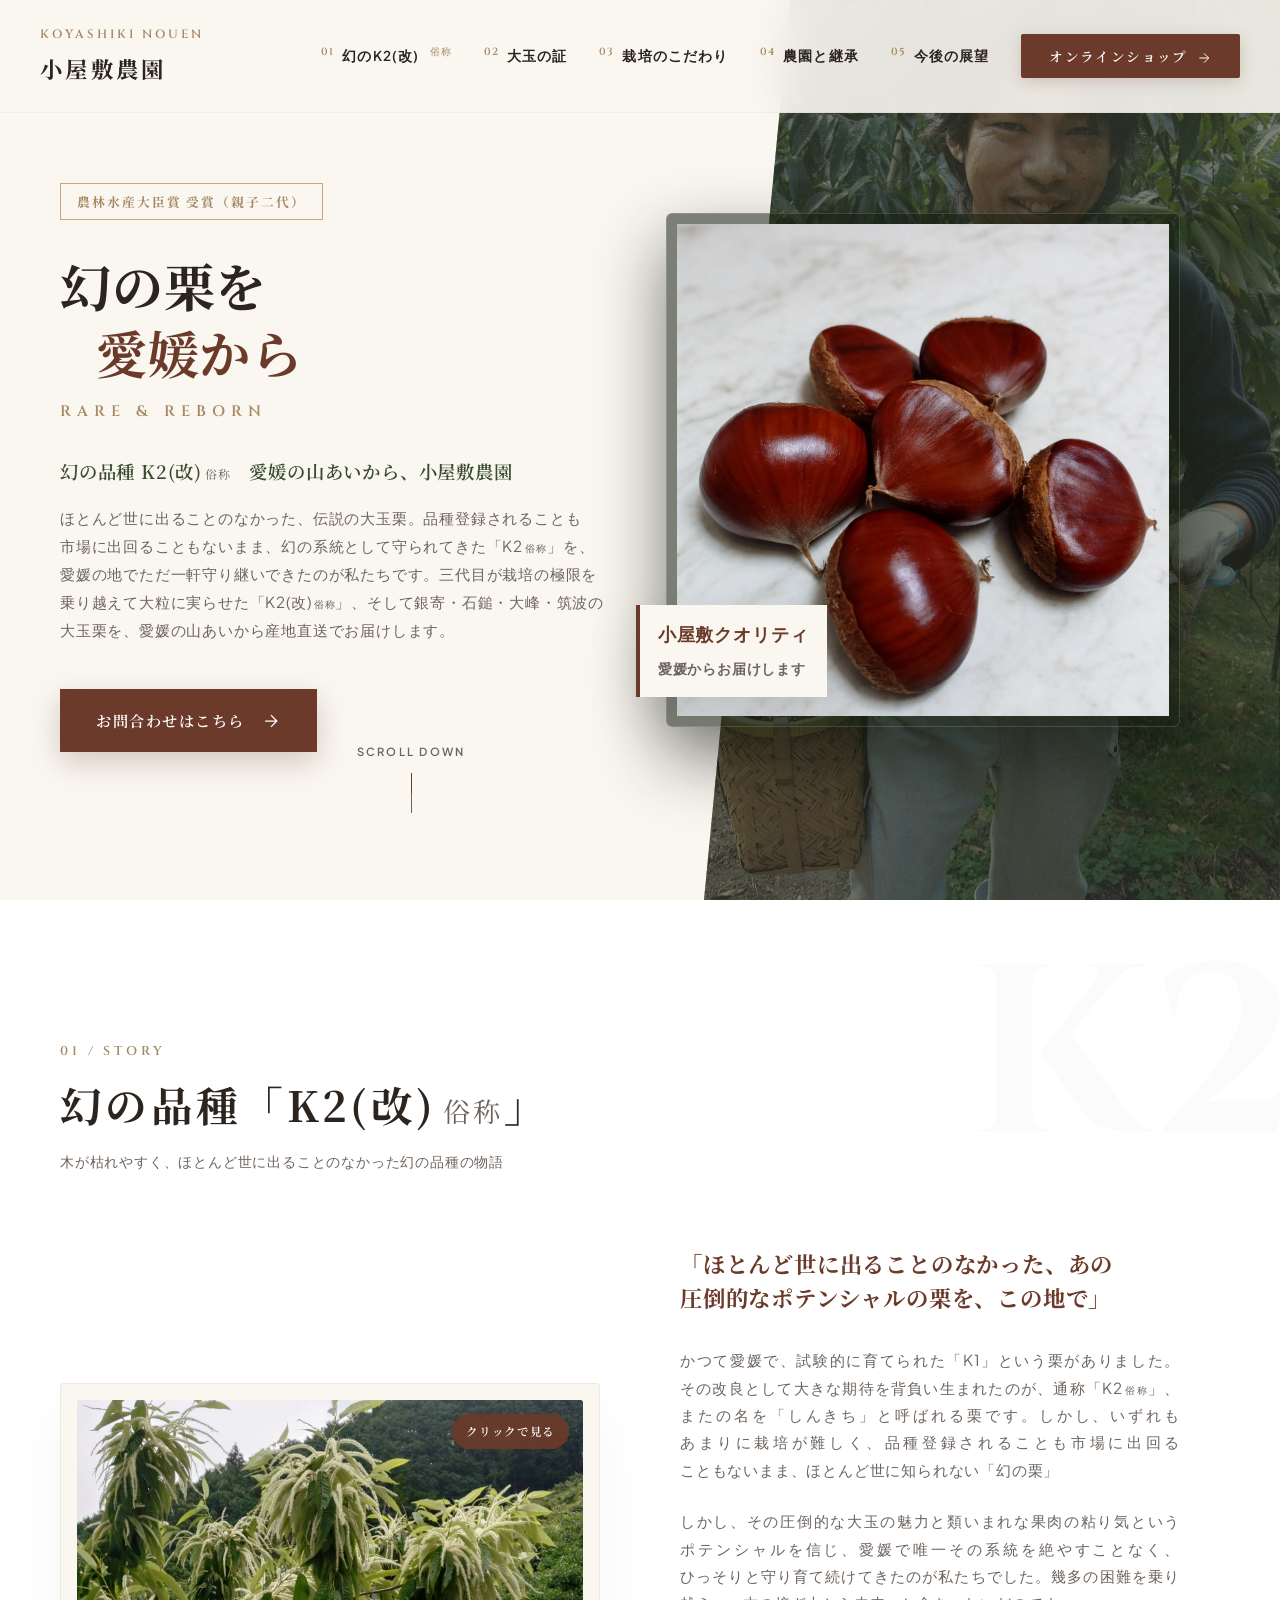
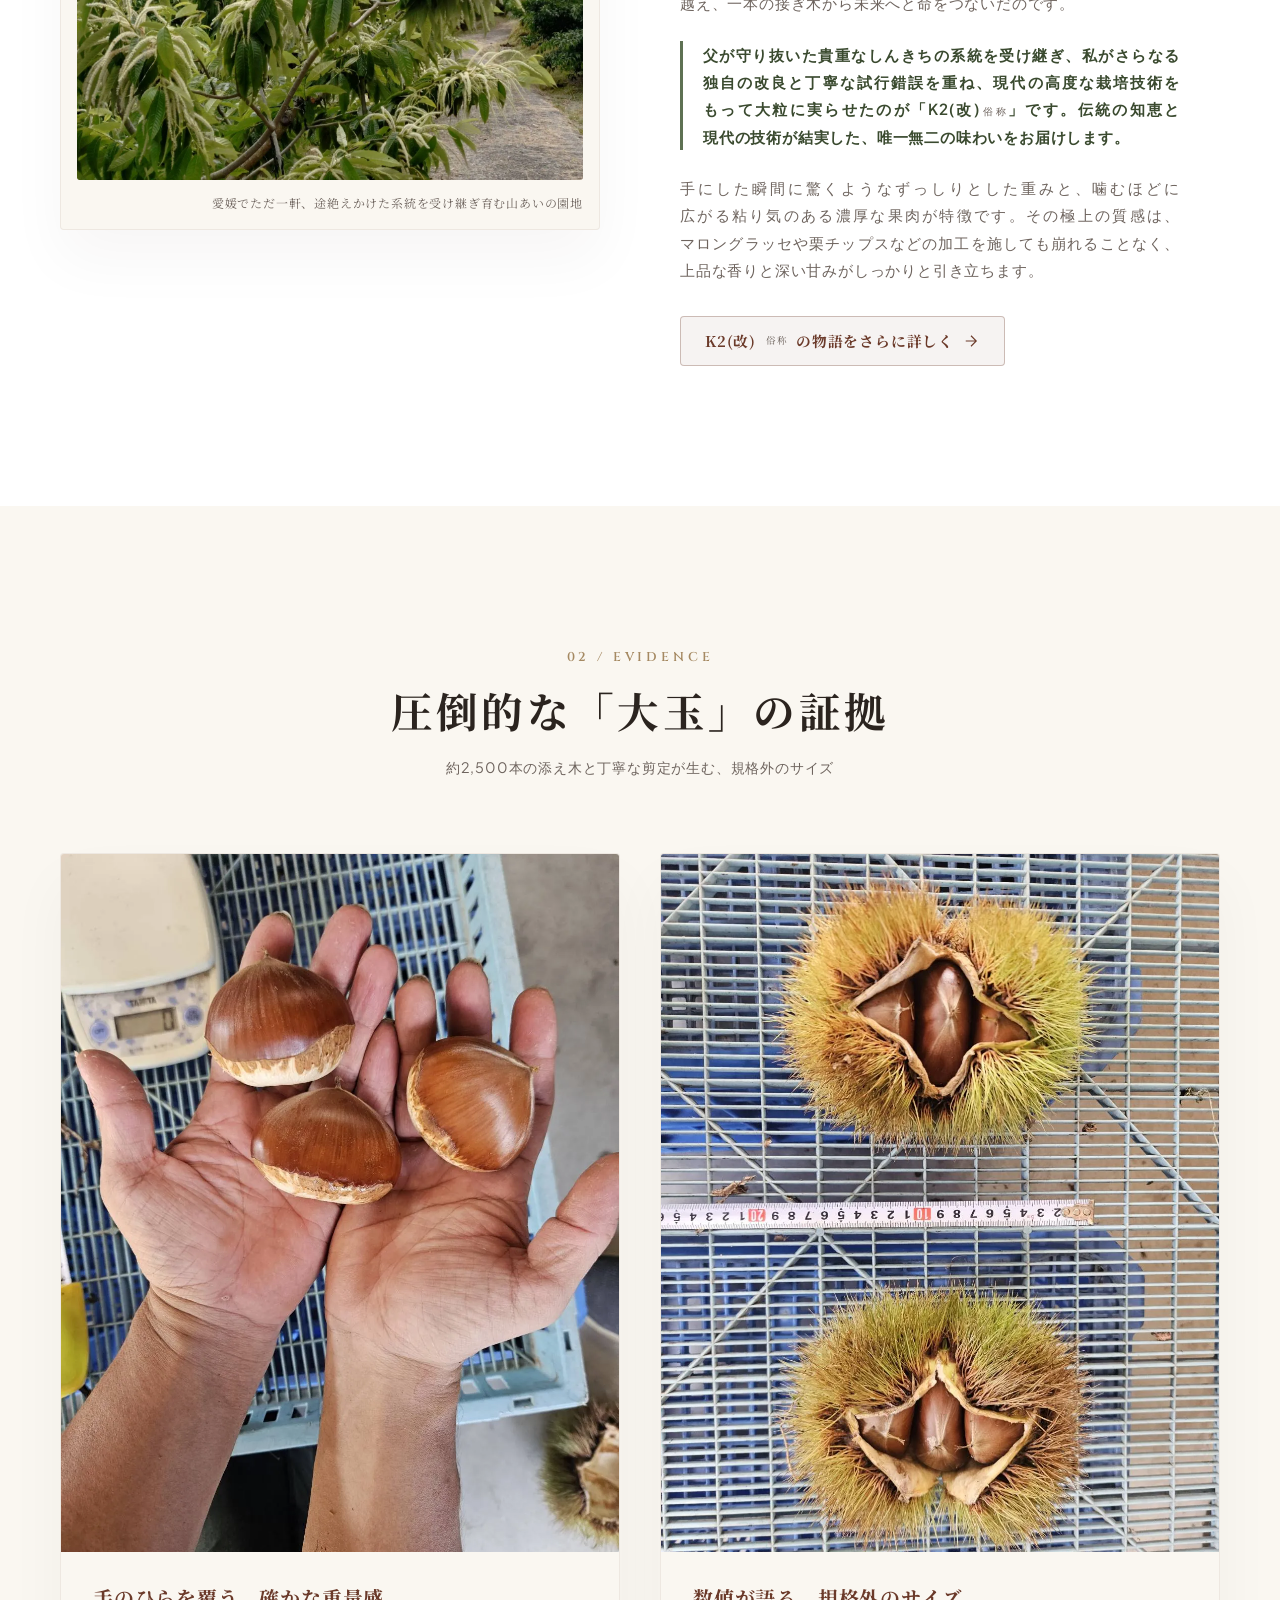
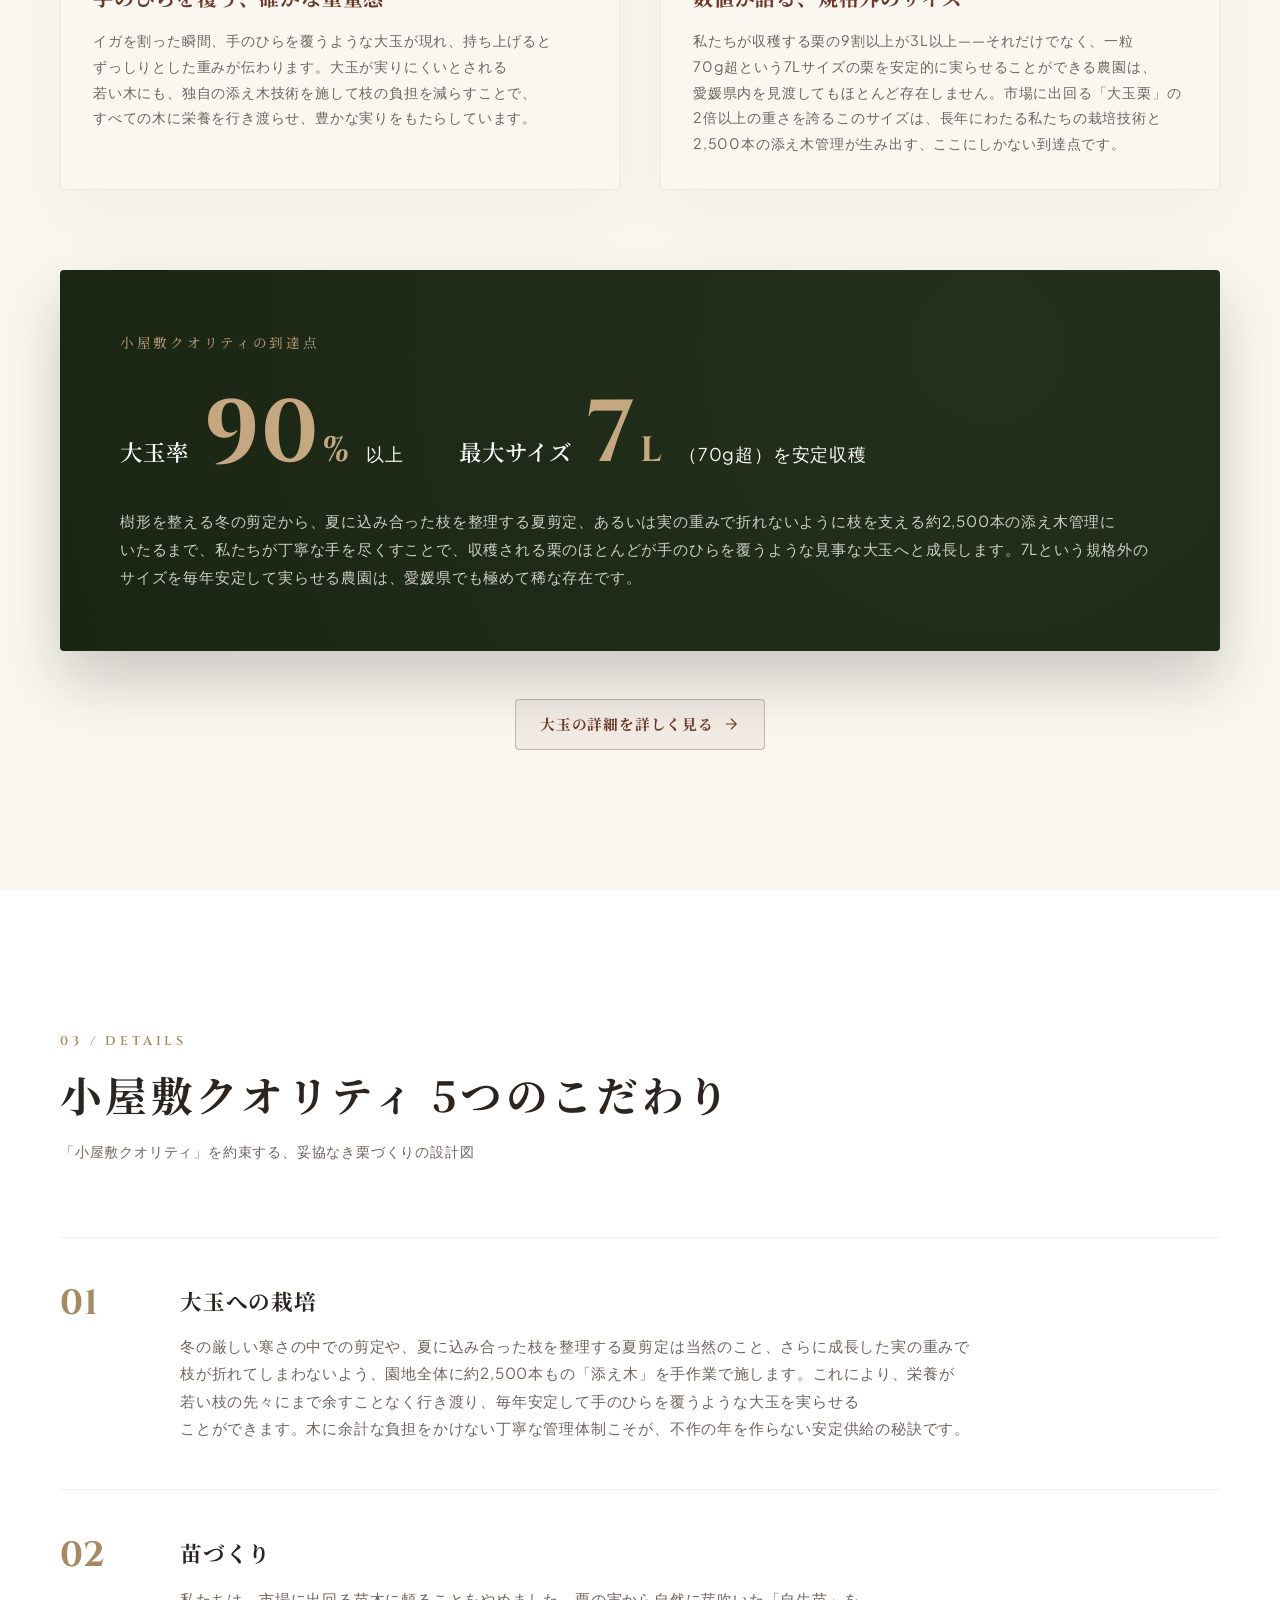
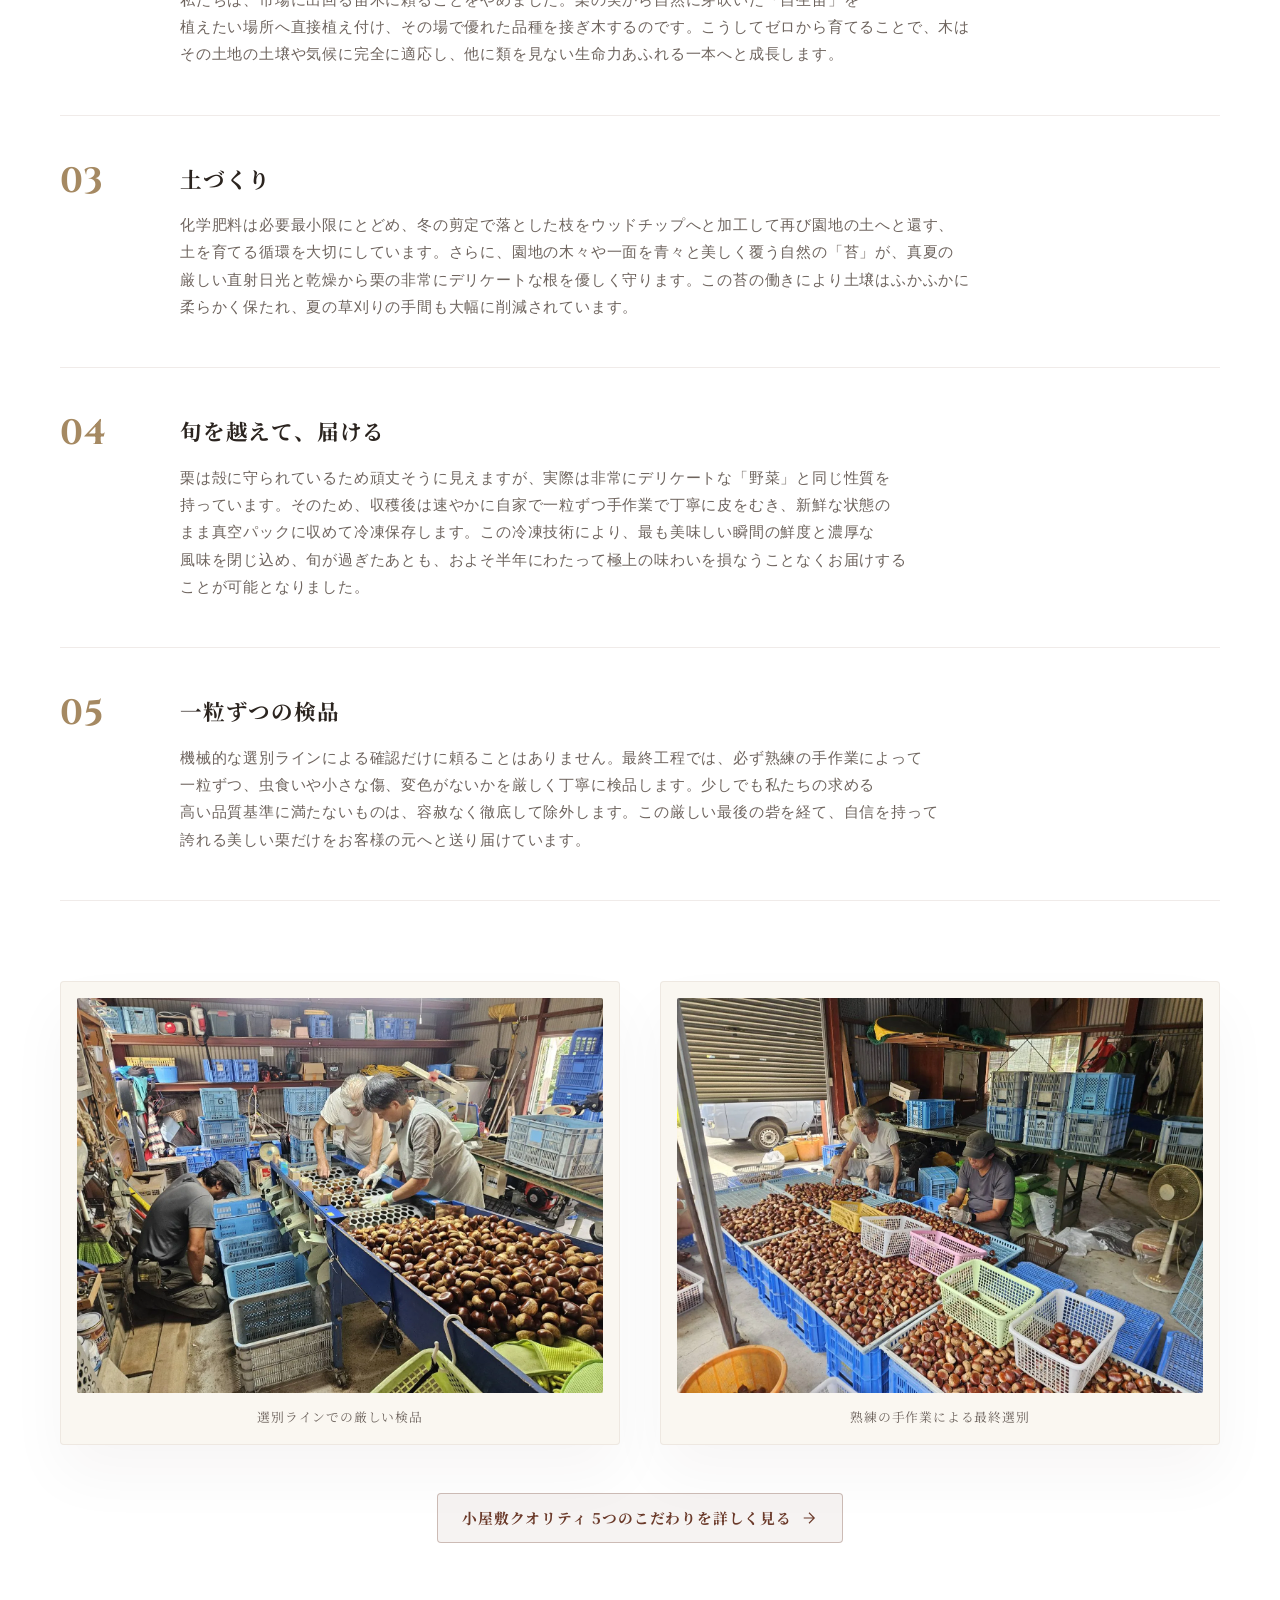
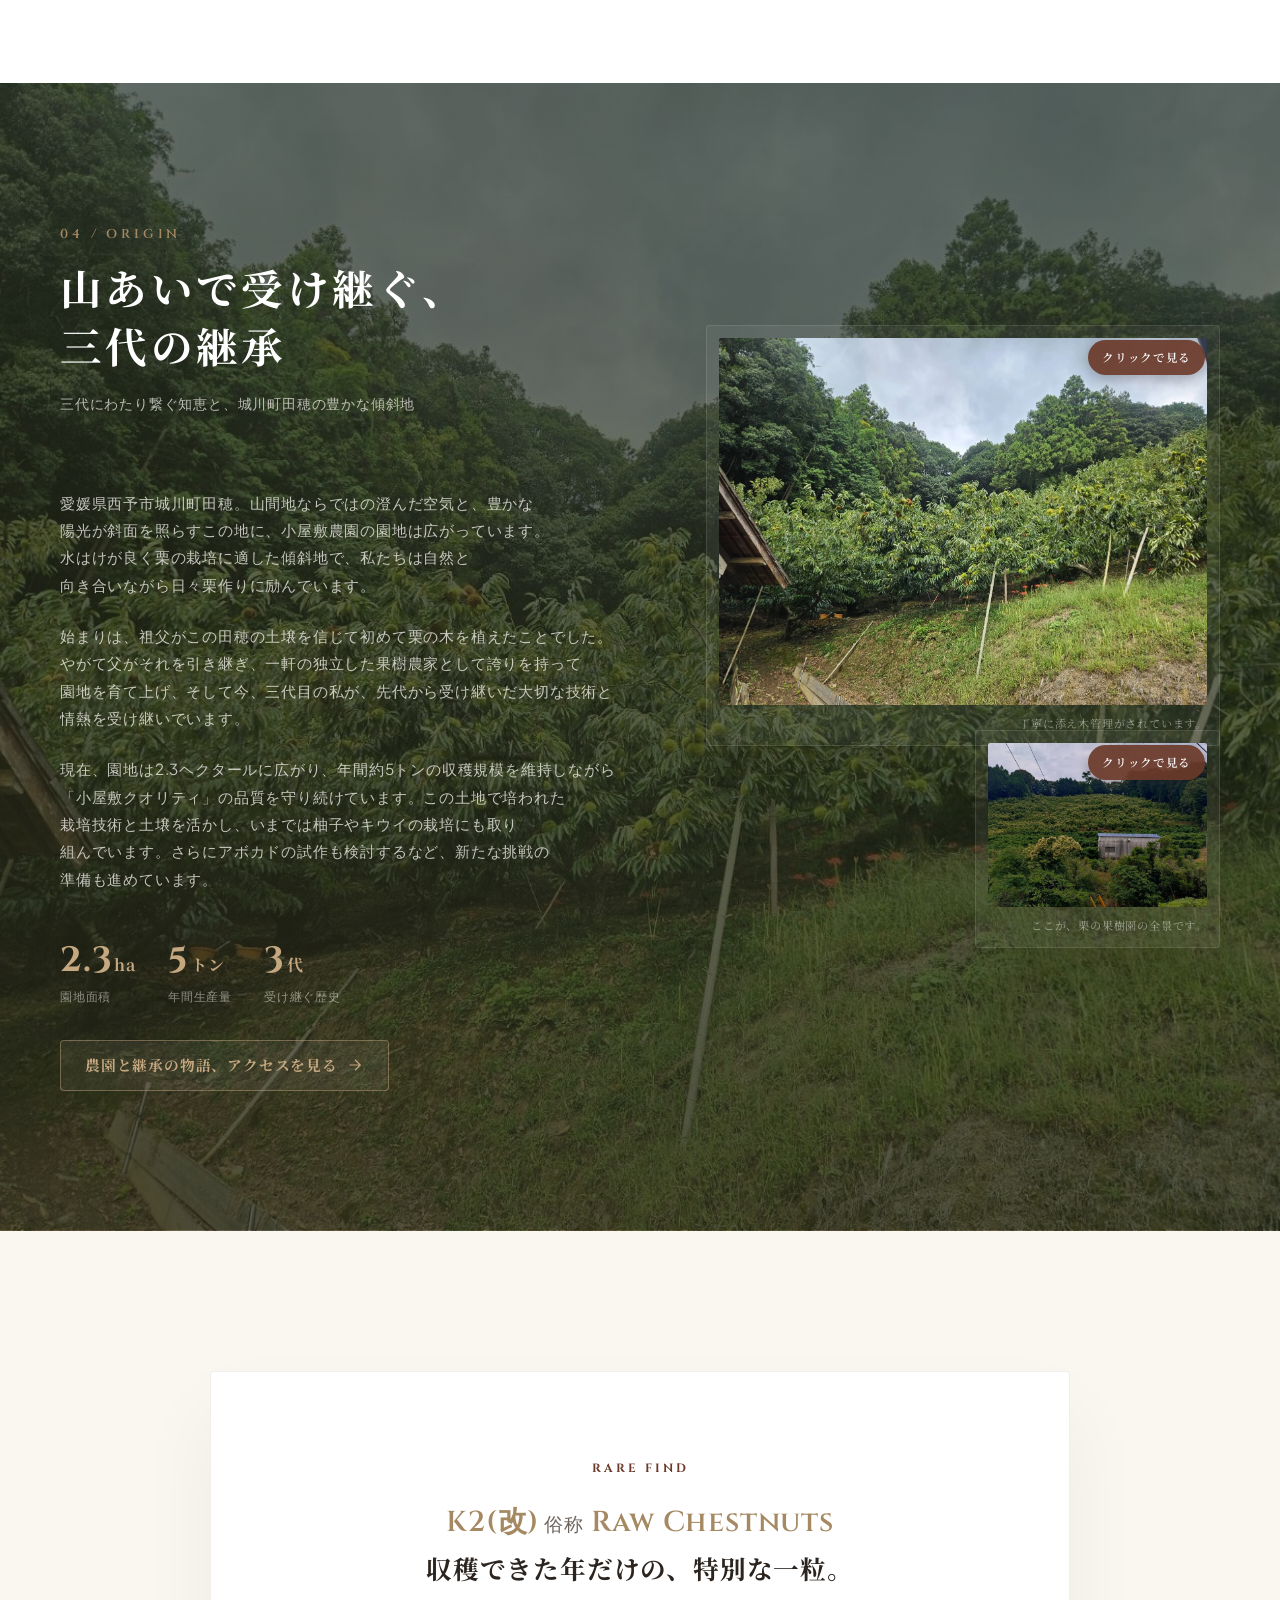
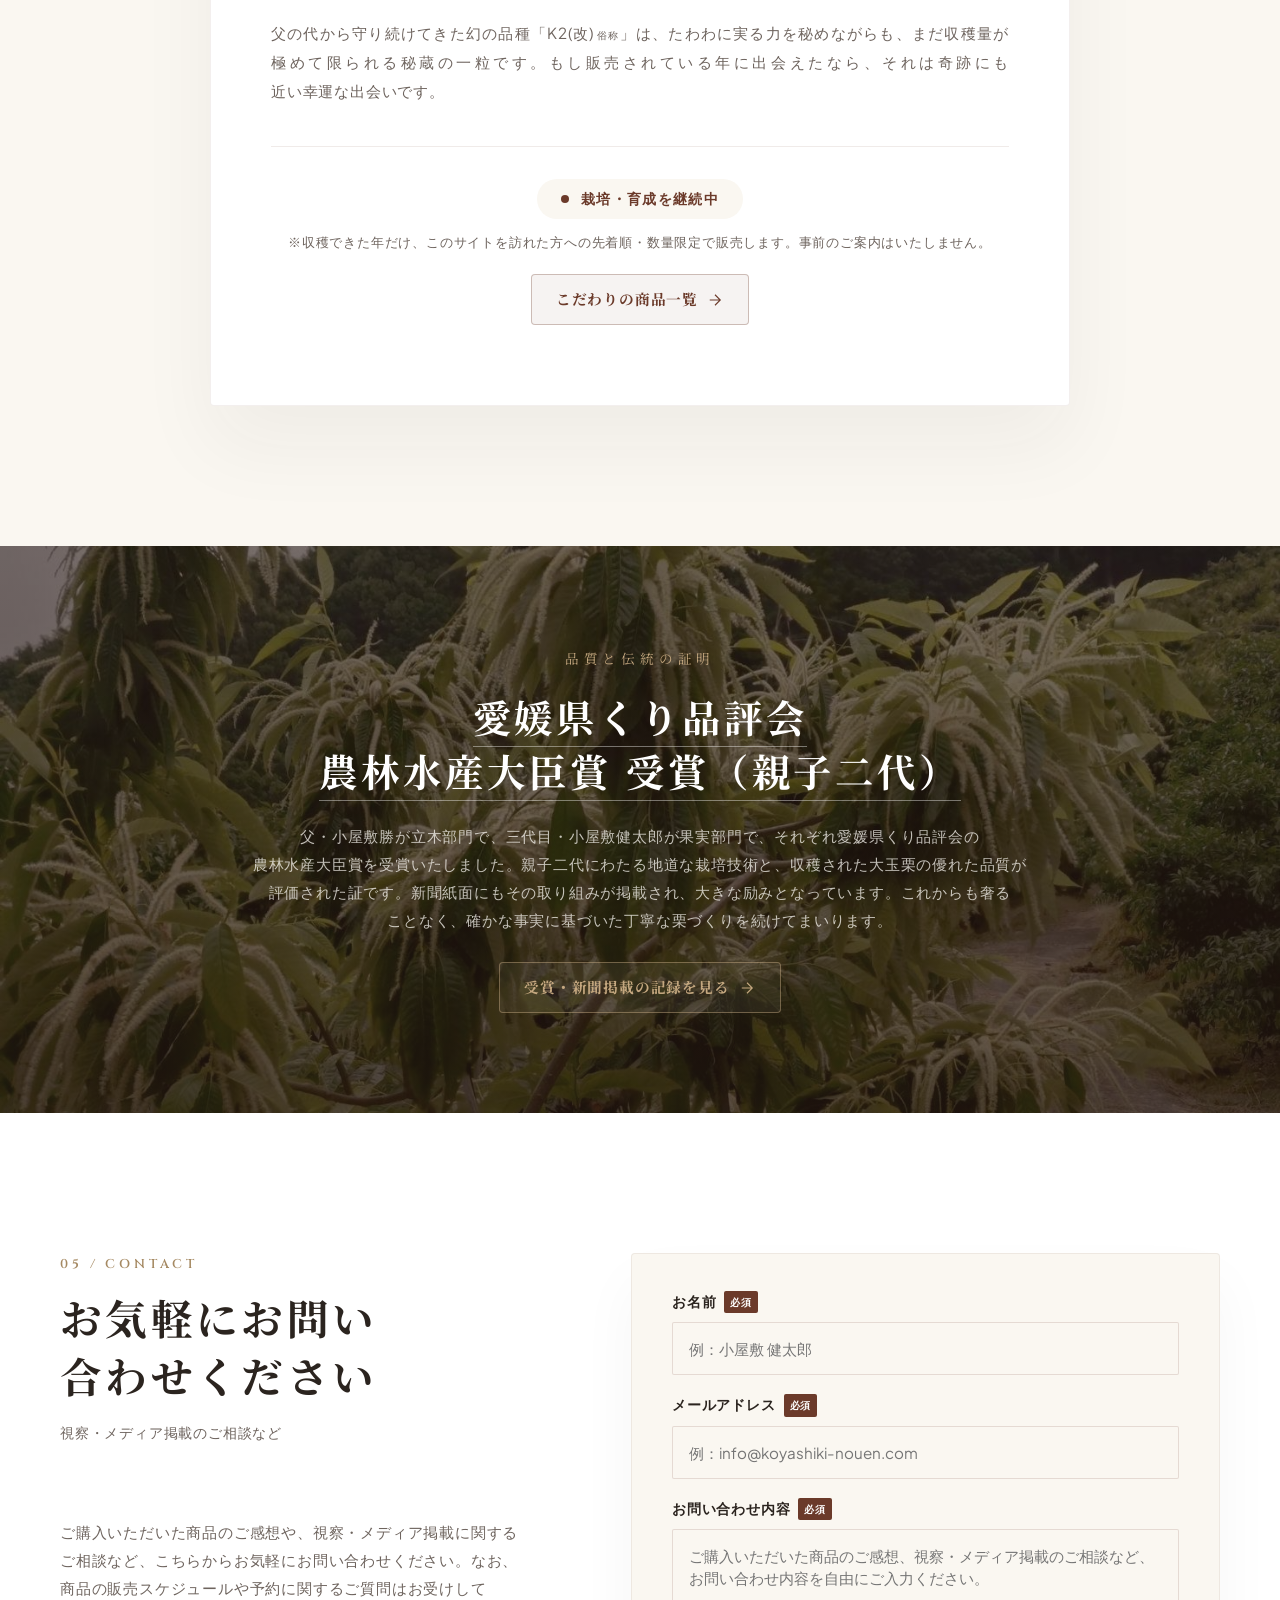
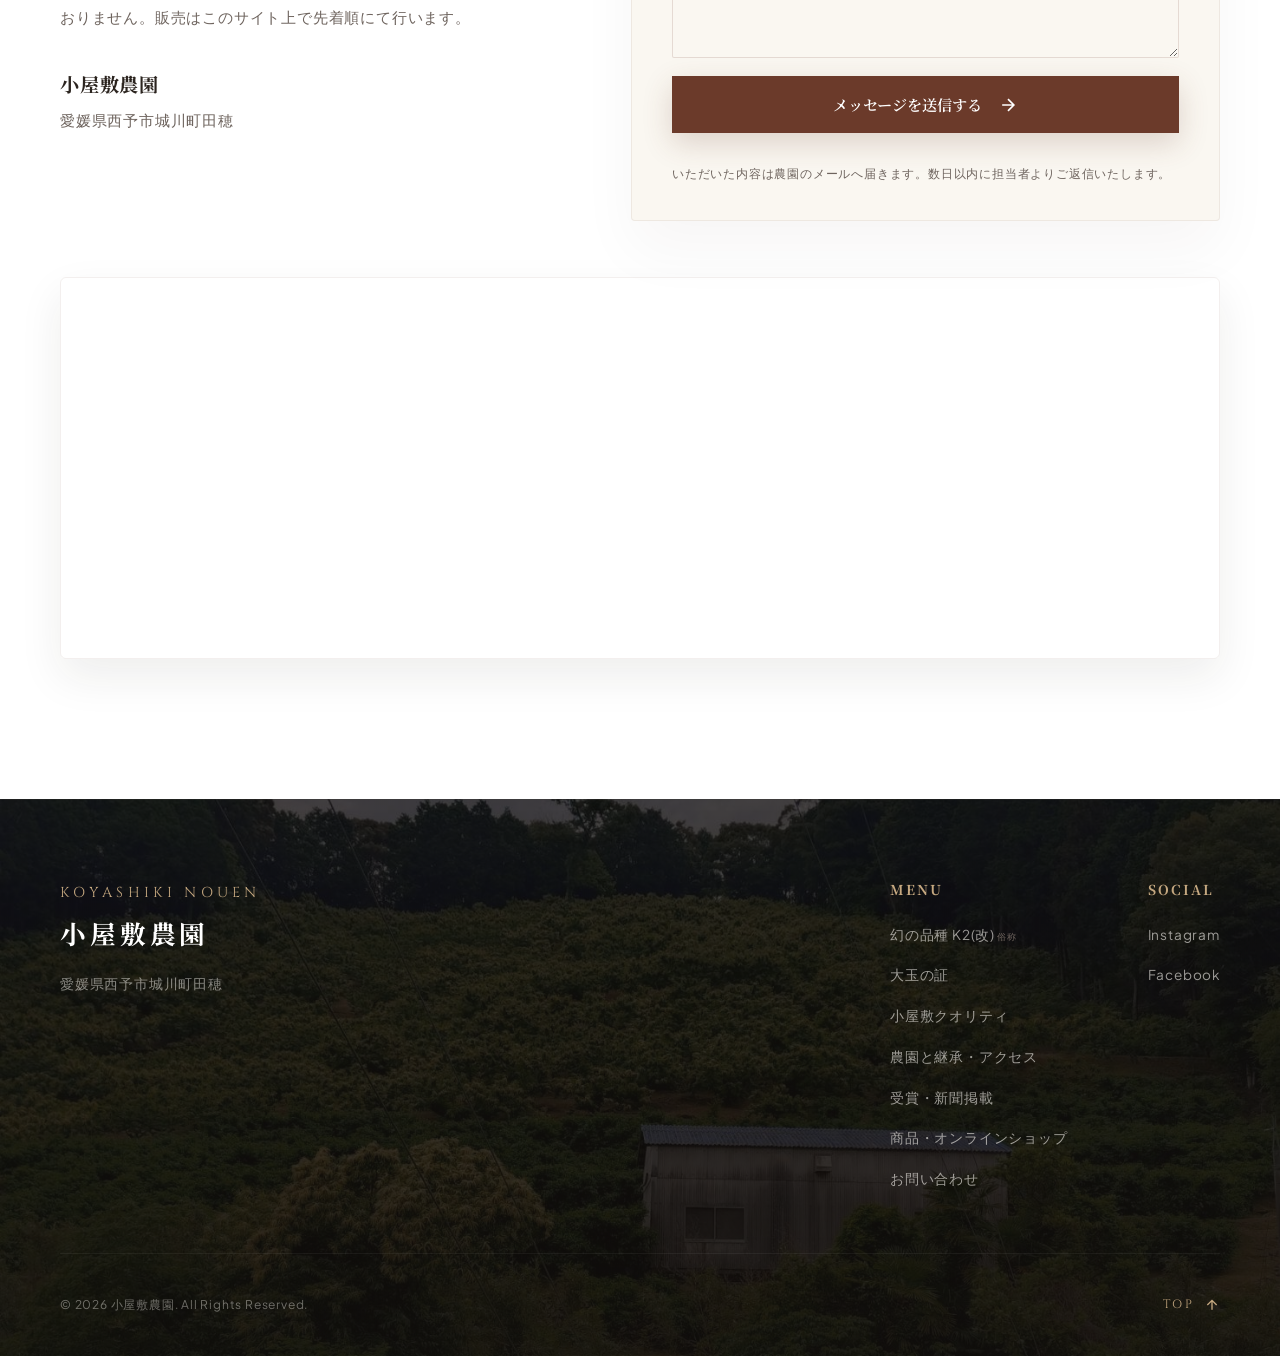
==== commit 5bc25d4f: "deploy: 小屋敷農園サイト 更新" ====
--- a/index.html
+++ b/index.html
@@ -138,7 +138,7 @@
 
         <div class="hero-content">
           <div class="hero-badge">
-            <a href="media.html">果実部門 農林水産大臣賞 受賞</a>
+            <a href="media.html">農林水産大臣賞 受賞（親子二代）</a>
           </div>
           
           <h1 class="hero-title">
@@ -478,9 +478,9 @@
         <div class="award-inner">
           <div class="laurel-deco"></div>
           <span class="award-category">品質と伝統の証明</span>
-          <h2 class="award-title-main"><a href="media.html" style="color:inherit;text-decoration:none;border-bottom:1px solid rgba(255,255,255,0.4);padding-bottom:2px;">愛媛県くり品評会 果実部門<br>農林水産大臣賞 受賞</a></h2>
+          <h2 class="award-title-main"><a href="media.html" style="color:inherit;text-decoration:none;border-bottom:1px solid rgba(255,255,255,0.4);padding-bottom:2px;">愛媛県くり品評会<br>農林水産大臣賞 受賞（親子二代）</a></h2>
           <p class="award-desc-text">
-            私たちの長年にわたる地道な栽培技術と、収穫された大玉栗の優れた品質が評価され、愛媛県くり品評会の果実部門にて農林水産大臣賞を受賞いたしました。新聞紙面にもその取り組みが掲載され、大きな励みとなっています。これからも奢ることなく、確かな事実に基づいた丁寧な栗づくりを続けてまいります。
+            父・小屋敷勝が立木部門で、三代目・小屋敷健太郎が果実部門で、それぞれ愛媛県くり品評会の農林水産大臣賞を受賞いたしました。親子二代にわたる地道な栽培技術と、収穫された大玉栗の優れた品質が評価された証です。新聞紙面にもその取り組みが掲載され、大きな励みとなっています。これからも奢ることなく、確かな事実に基づいた丁寧な栗づくりを続けてまいります。
           </p>
           <a class="detail-link on-dark" href="media.html" style="margin-top:28px;">受賞・新聞掲載の記録を見る
             <svg viewBox="0 0 24 24" width="18" height="18" stroke="currentColor" stroke-width="1.5" fill="none"><path d="M5 12h14M12 5l7 7-7 7"/></svg>
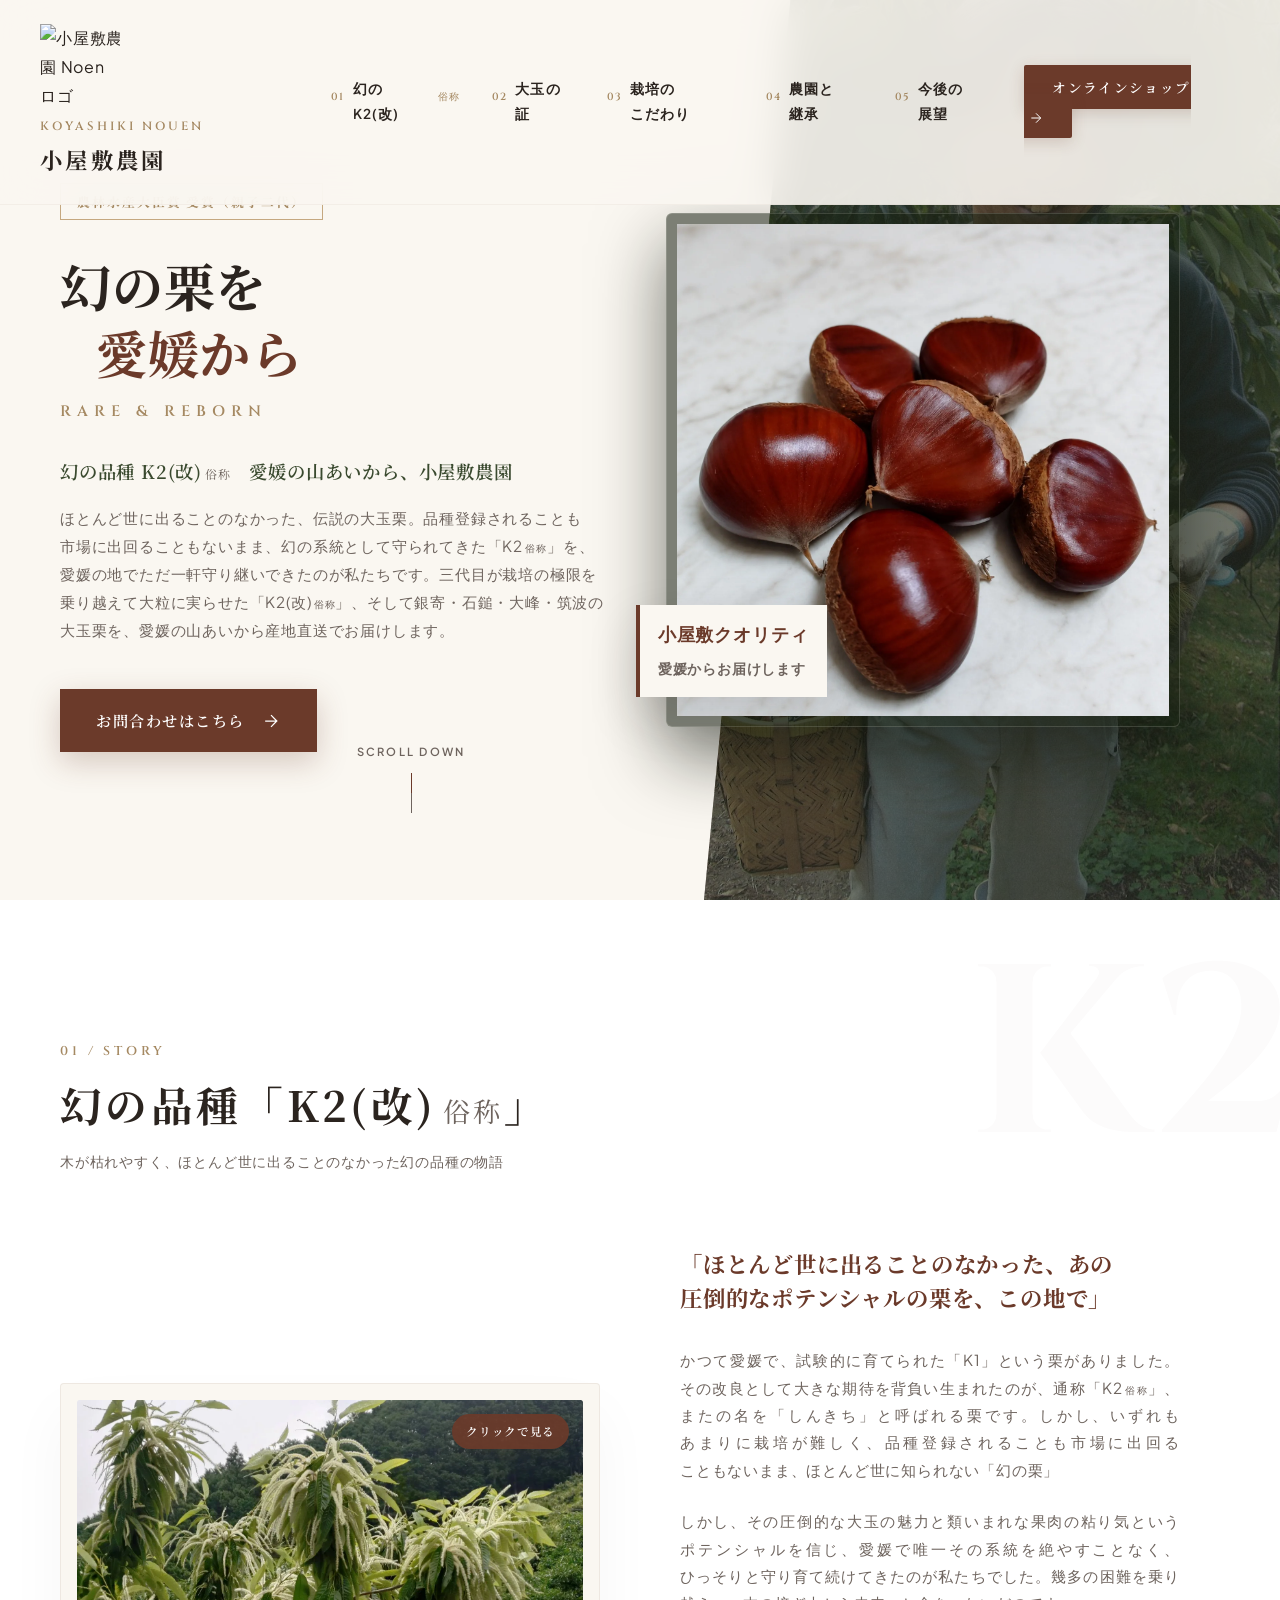
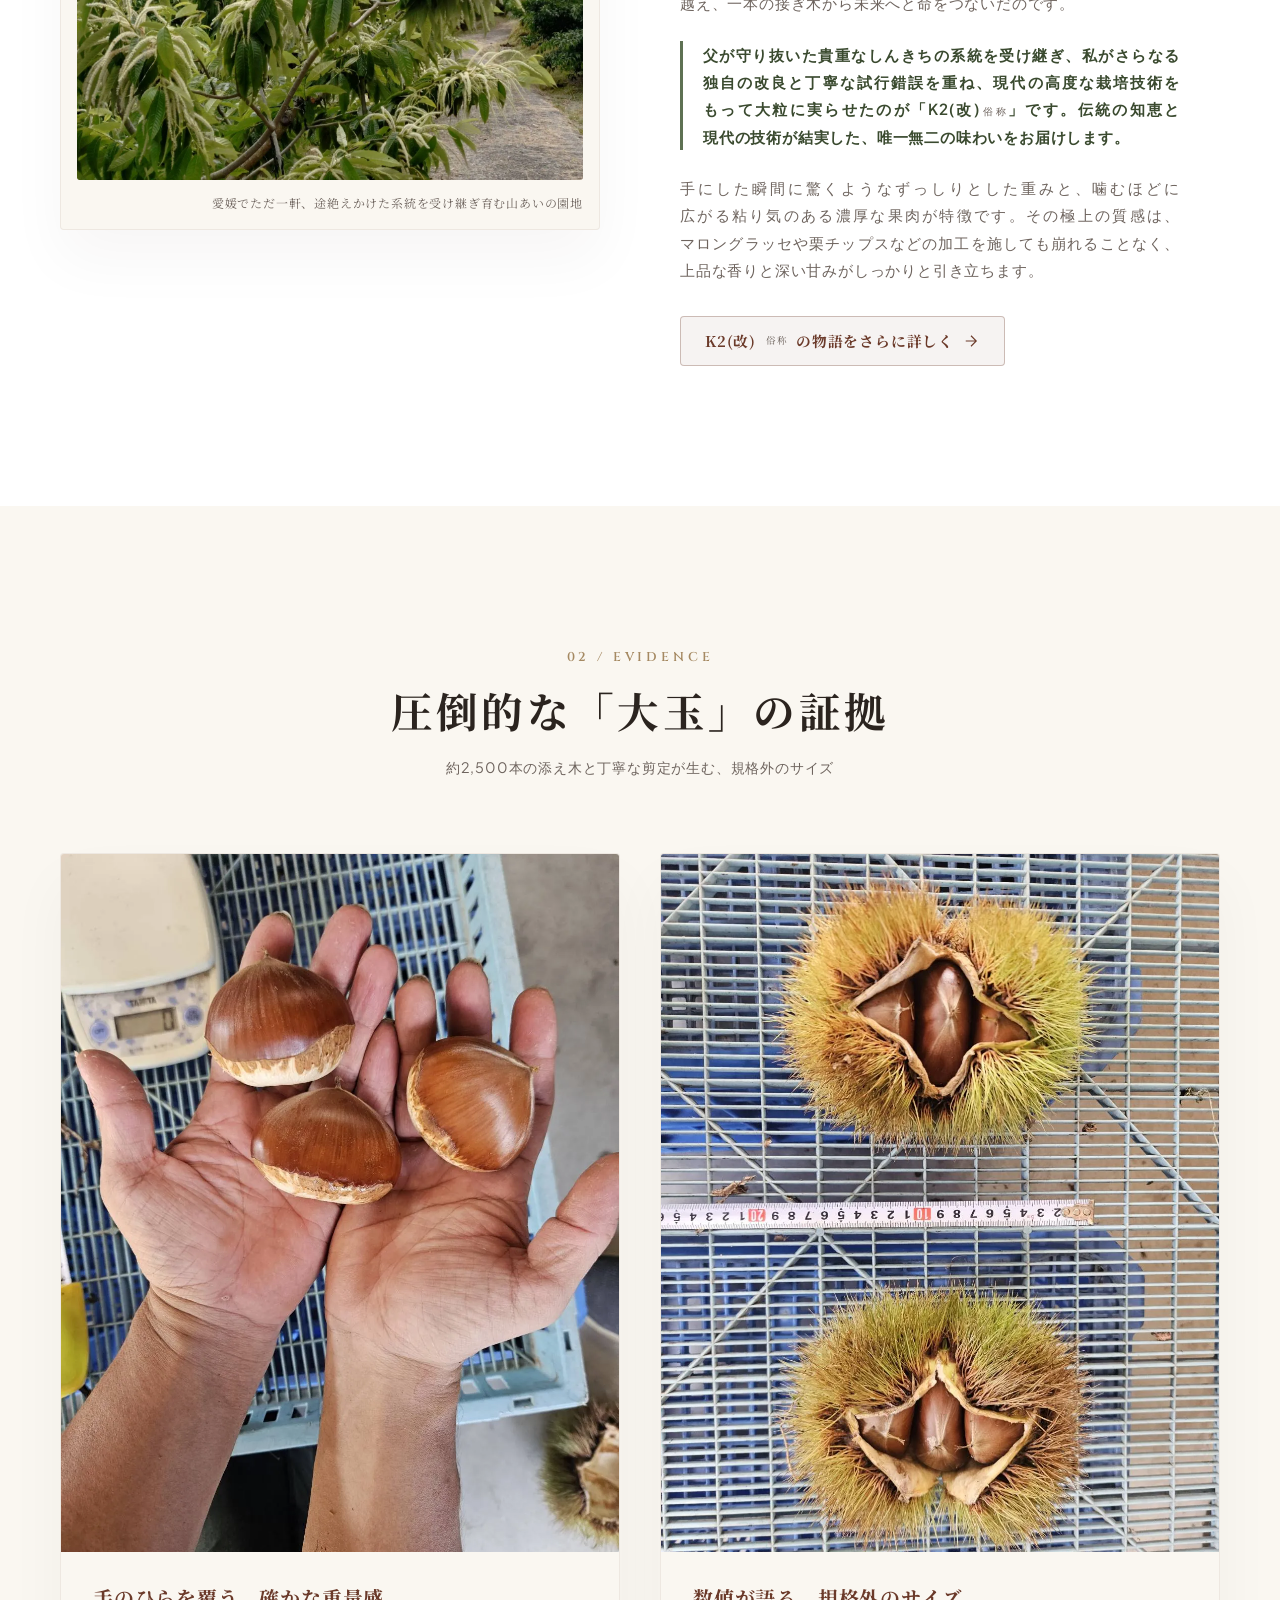
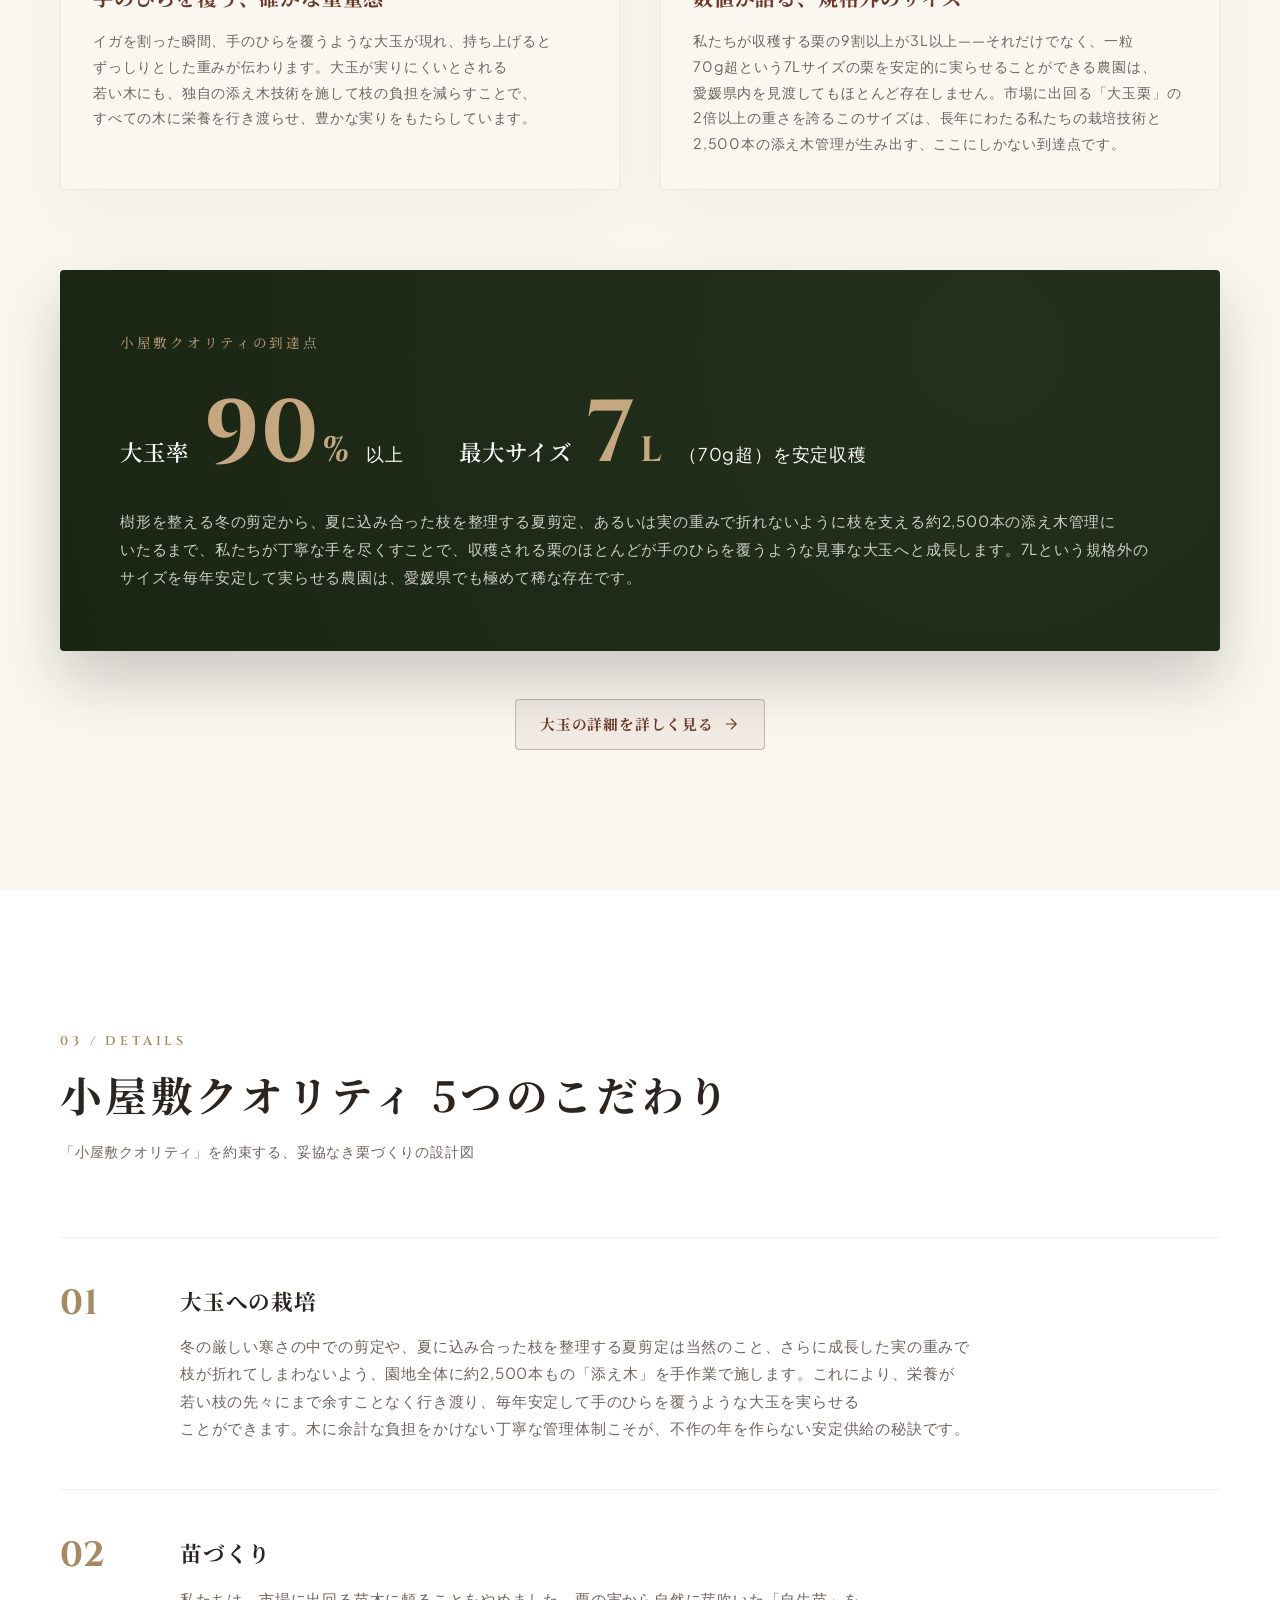
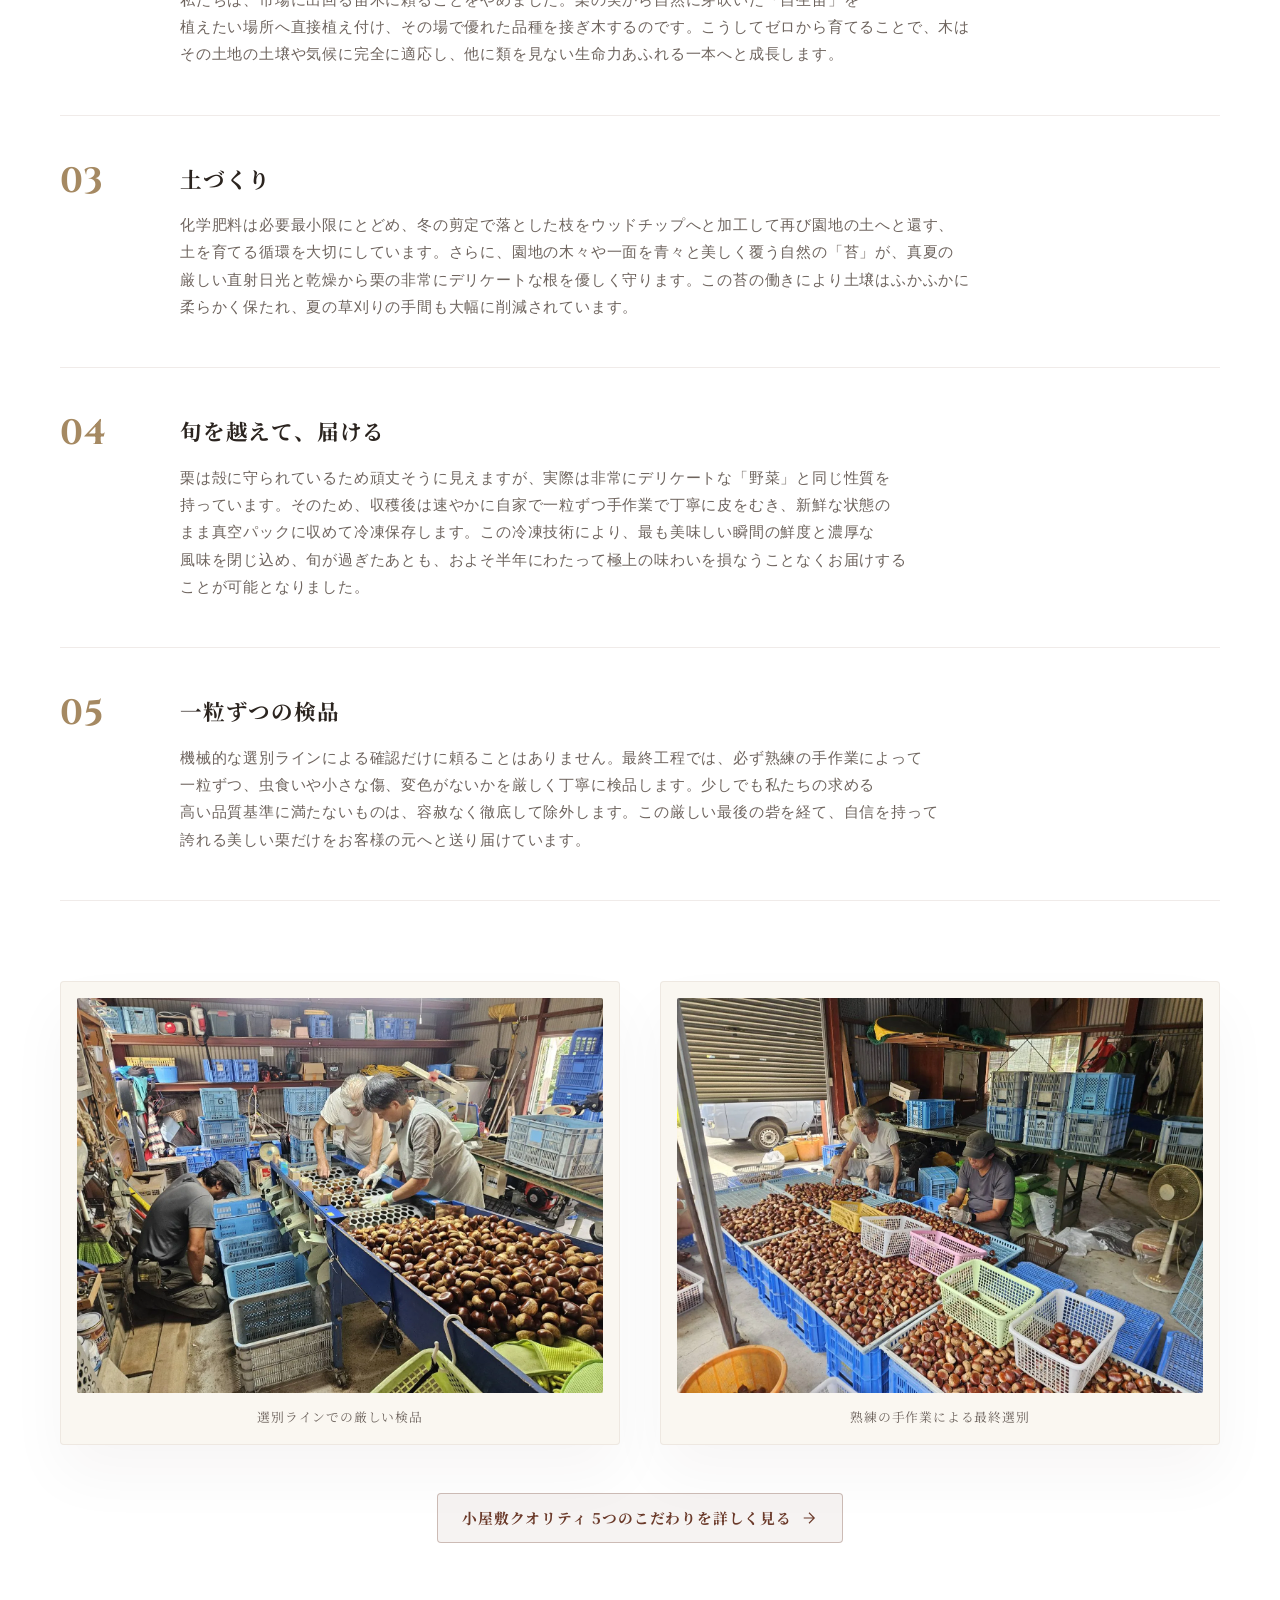
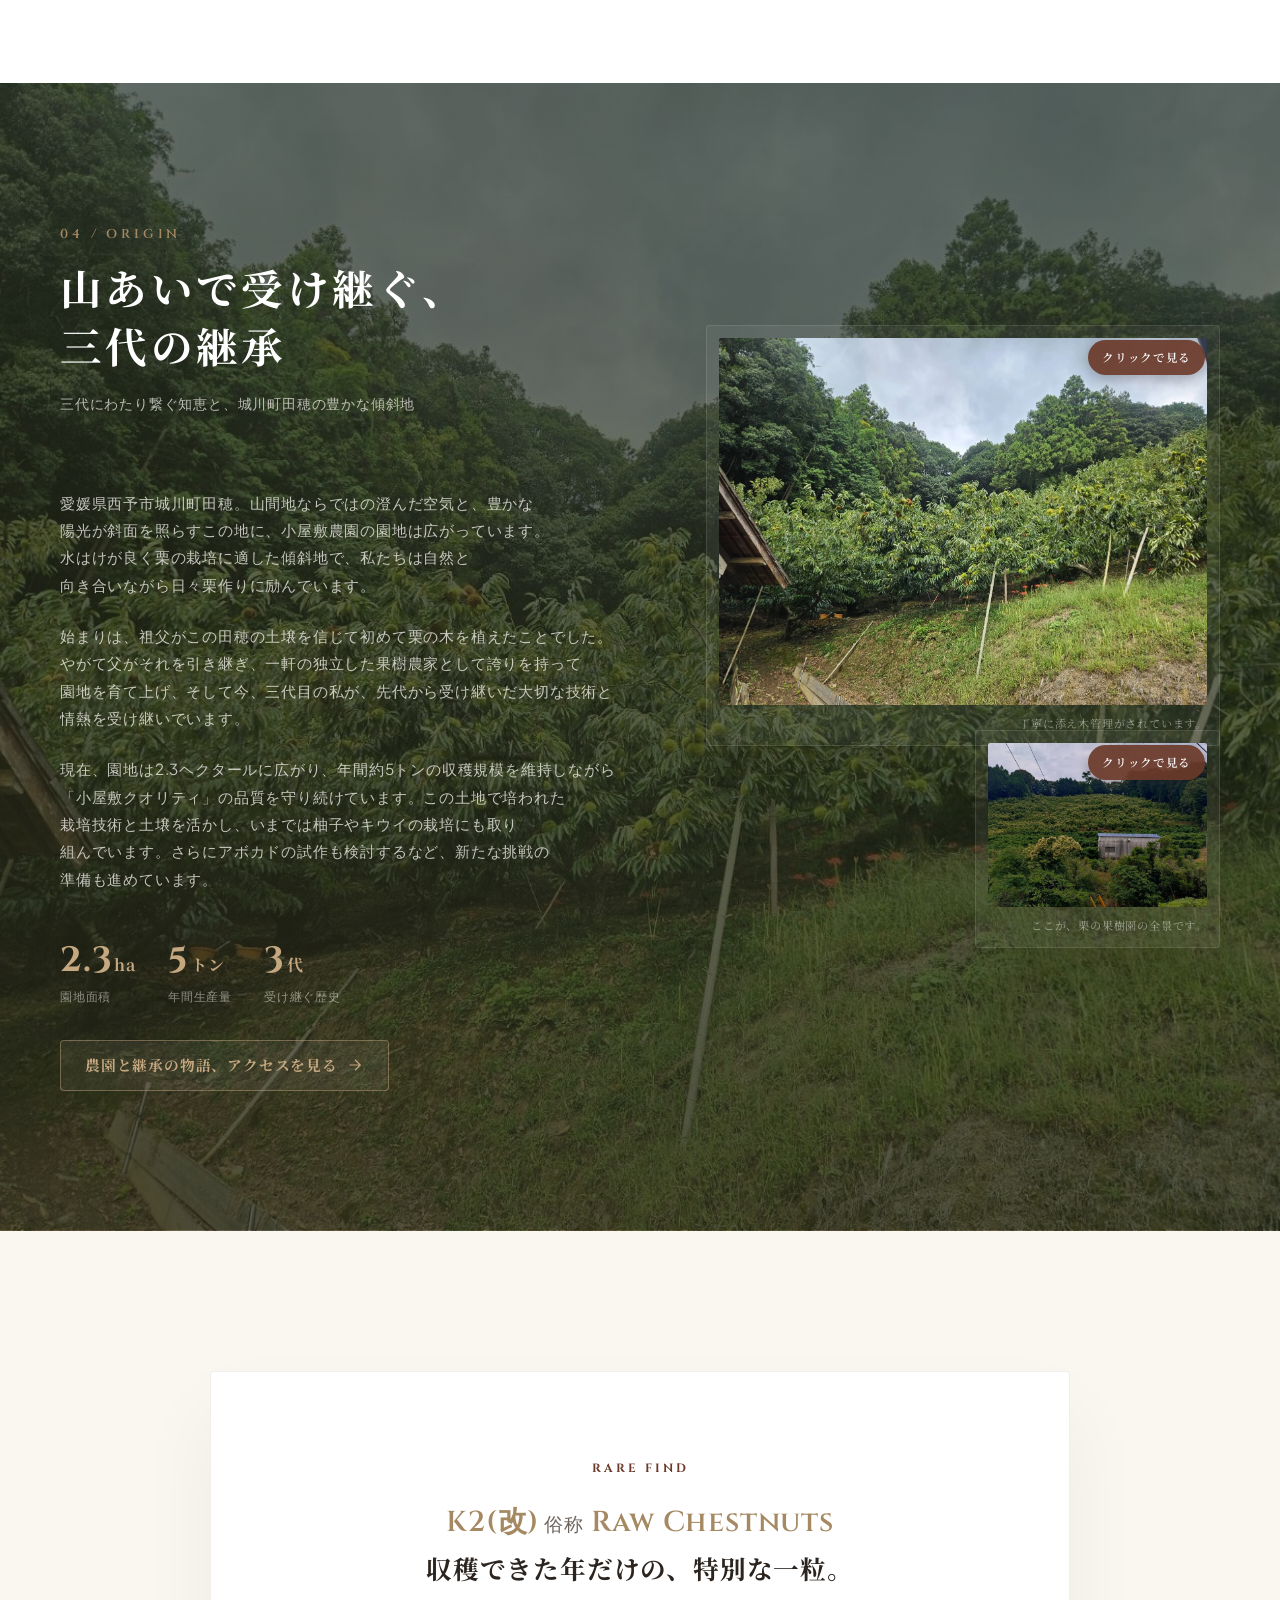
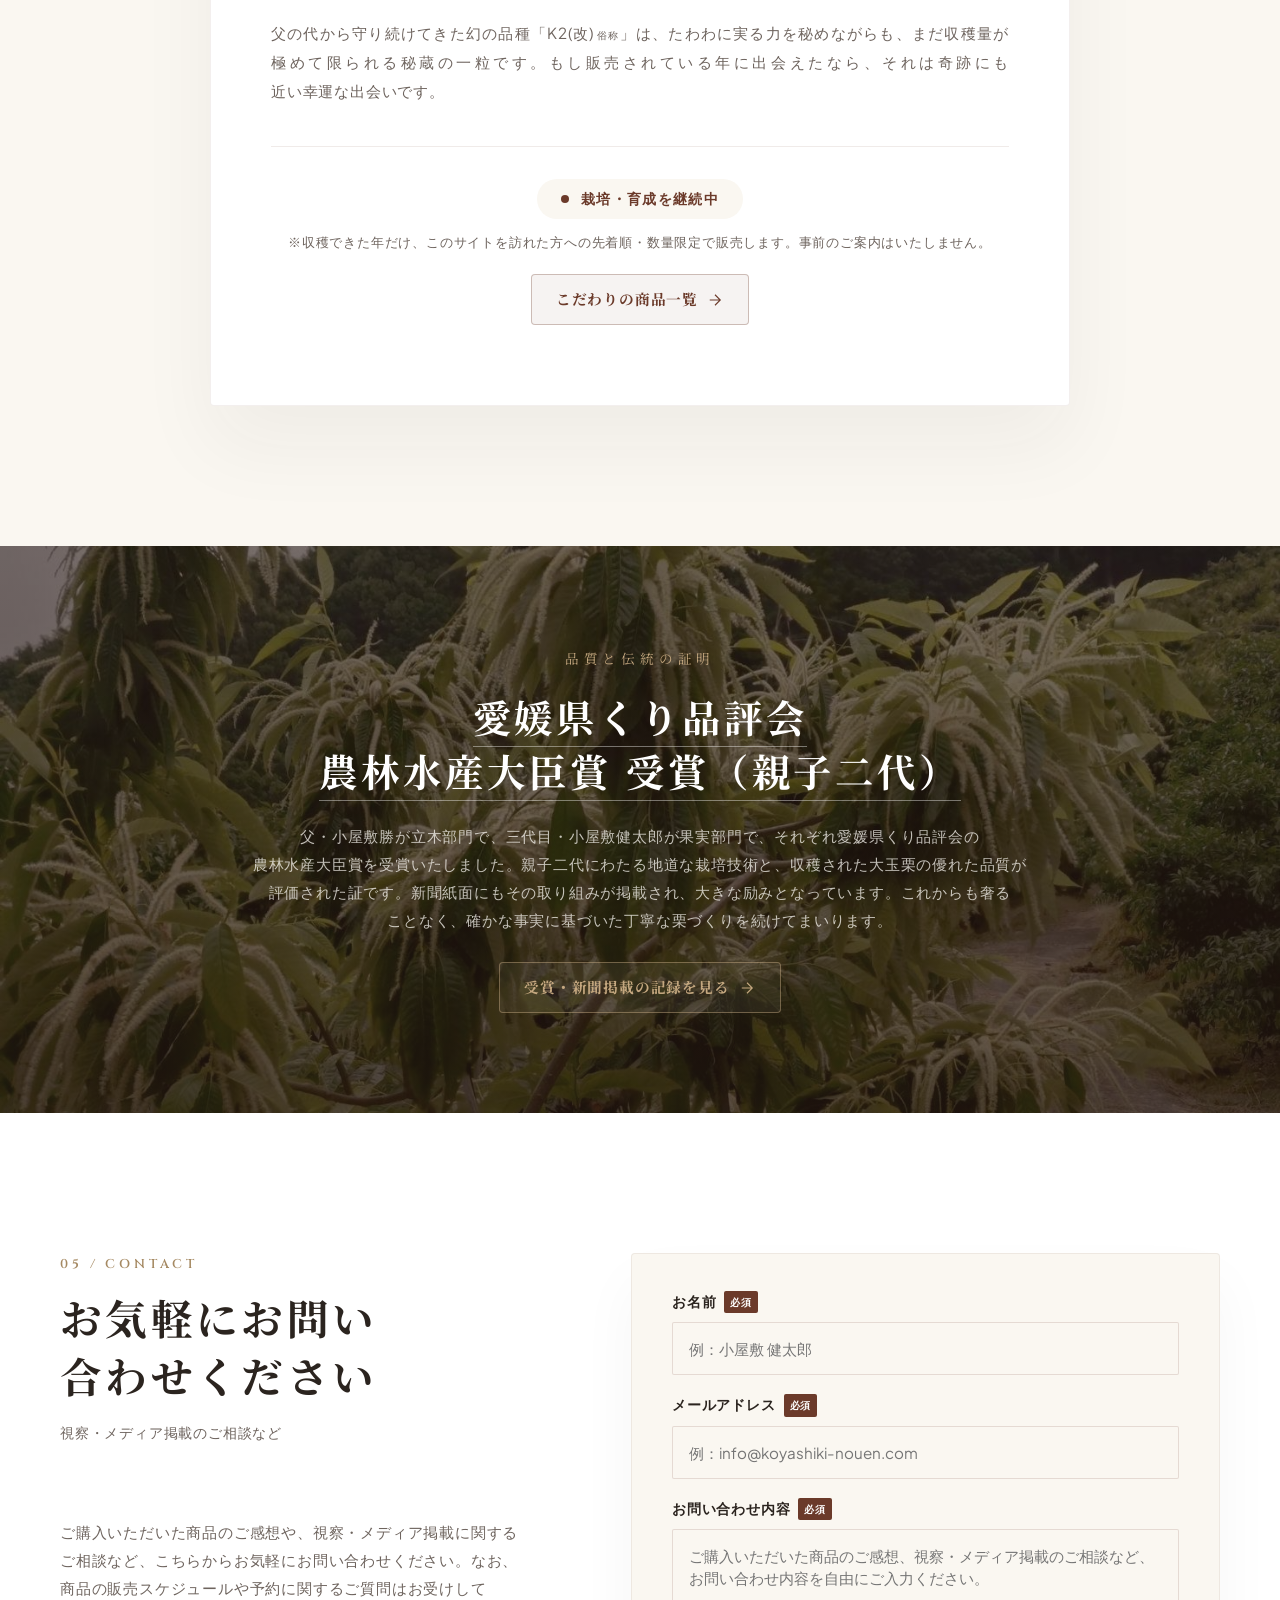
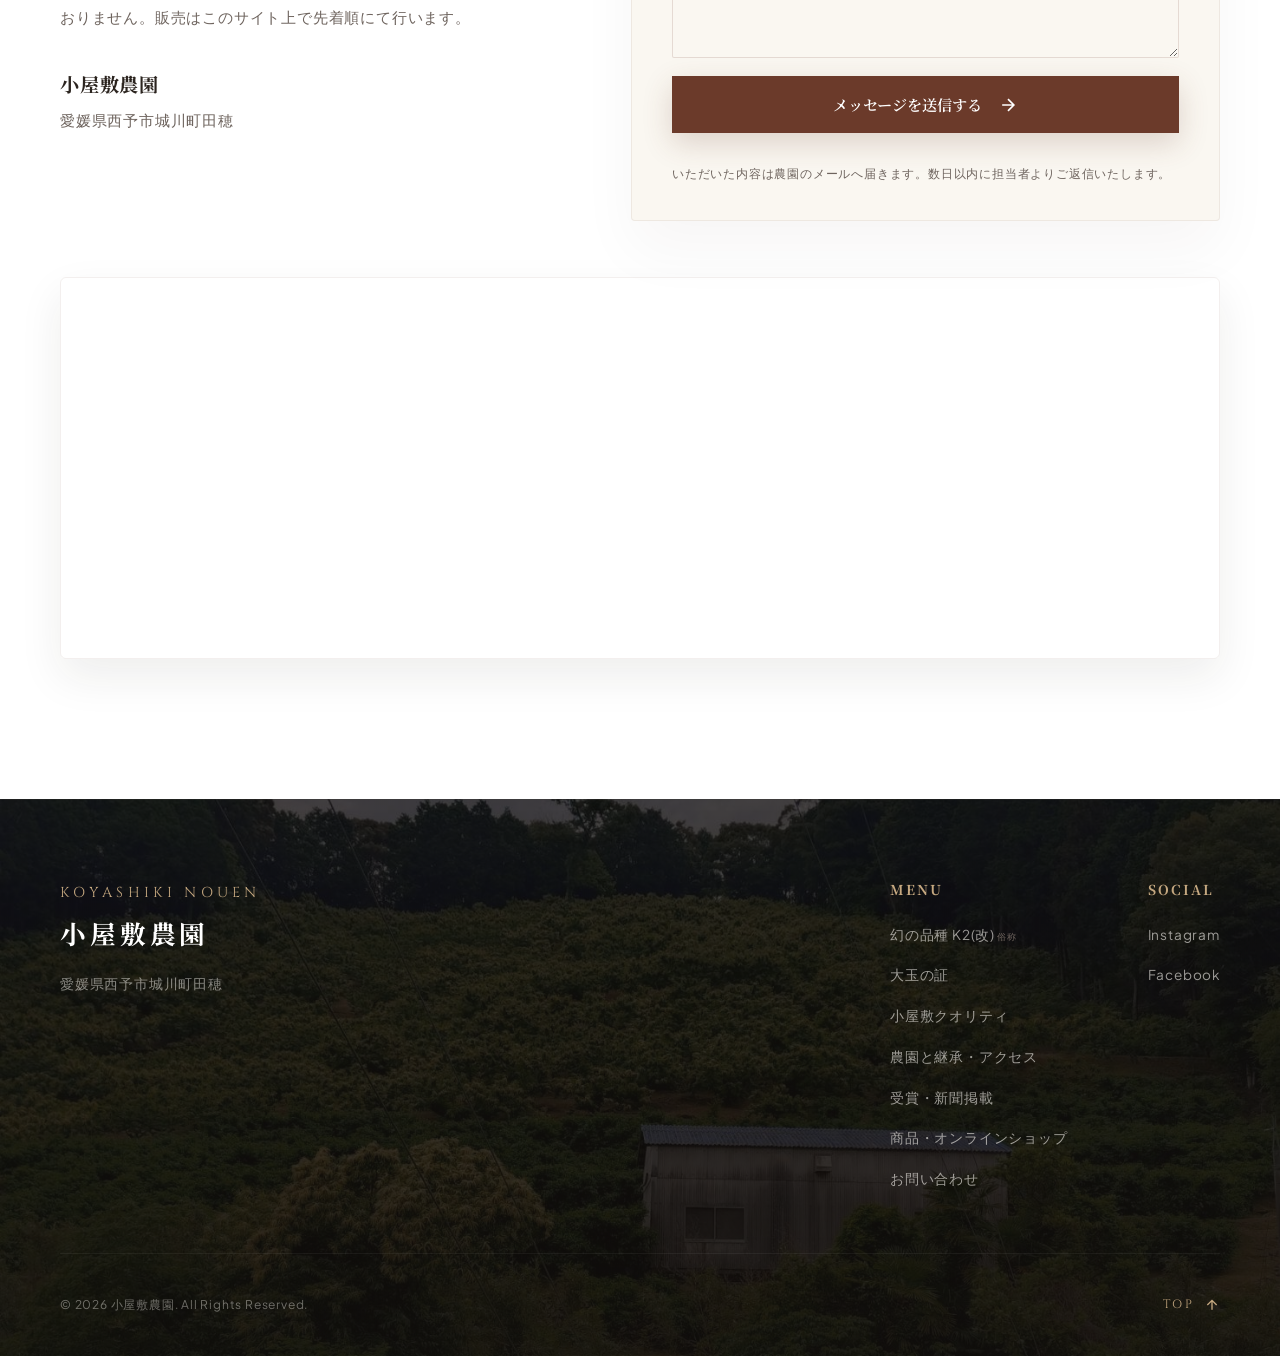
==== commit 98086766: "feat(logo): Noenロゴをヘッダー全8ページに追加＋モノグラム版ファビコン差替" ====
--- a/index.html
+++ b/index.html
@@ -76,8 +76,11 @@
     <div class="header-container">
       <div class="logo">
         <a href="#">
-          <span class="logo-sub">Koyashiki Nouen</span>
-          <span class="logo-main">小屋敷農園</span>
+          <img class="logo-mark" src="images/logo-noen.png" alt="小屋敷農園 Noen ロゴ" width="80" height="52">
+          <span class="logo-text">
+            <span class="logo-sub">Koyashiki Nouen</span>
+            <span class="logo-main">小屋敷農園</span>
+          </span>
         </a>
       </div>
       
